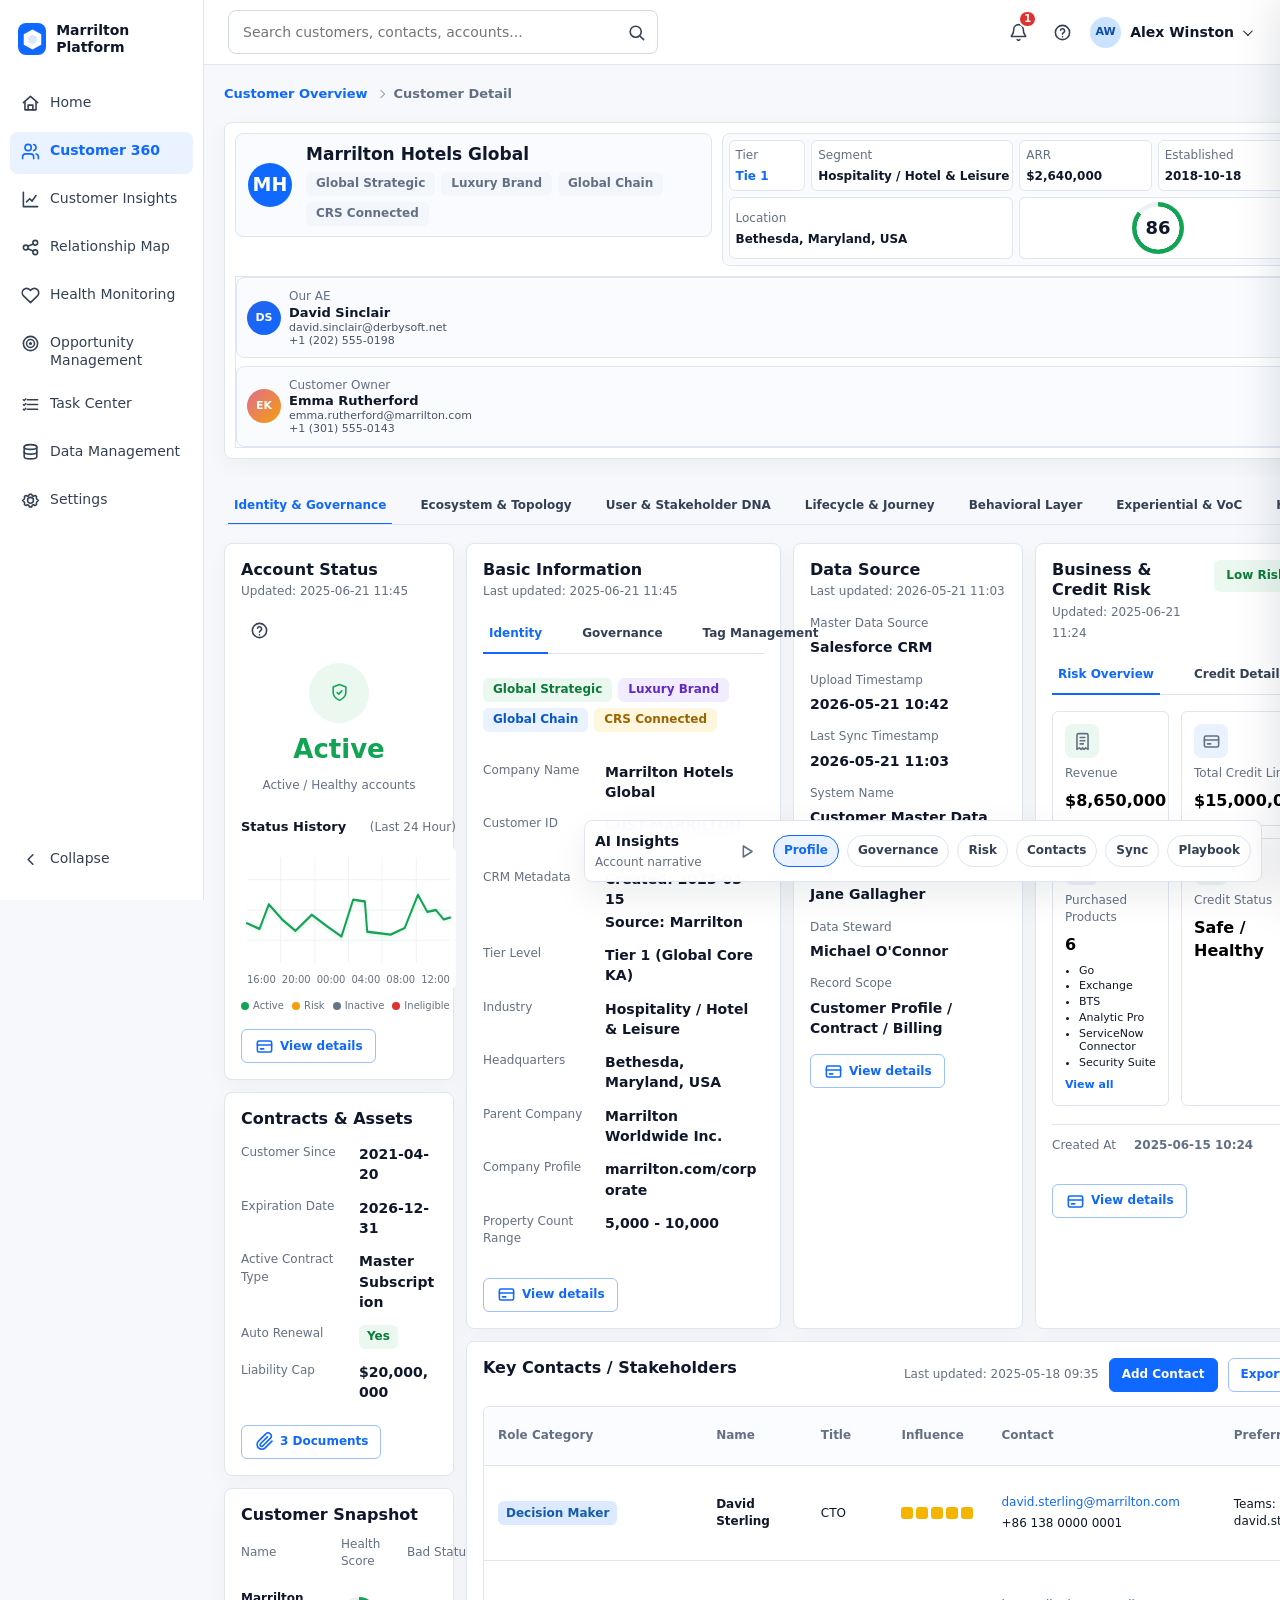
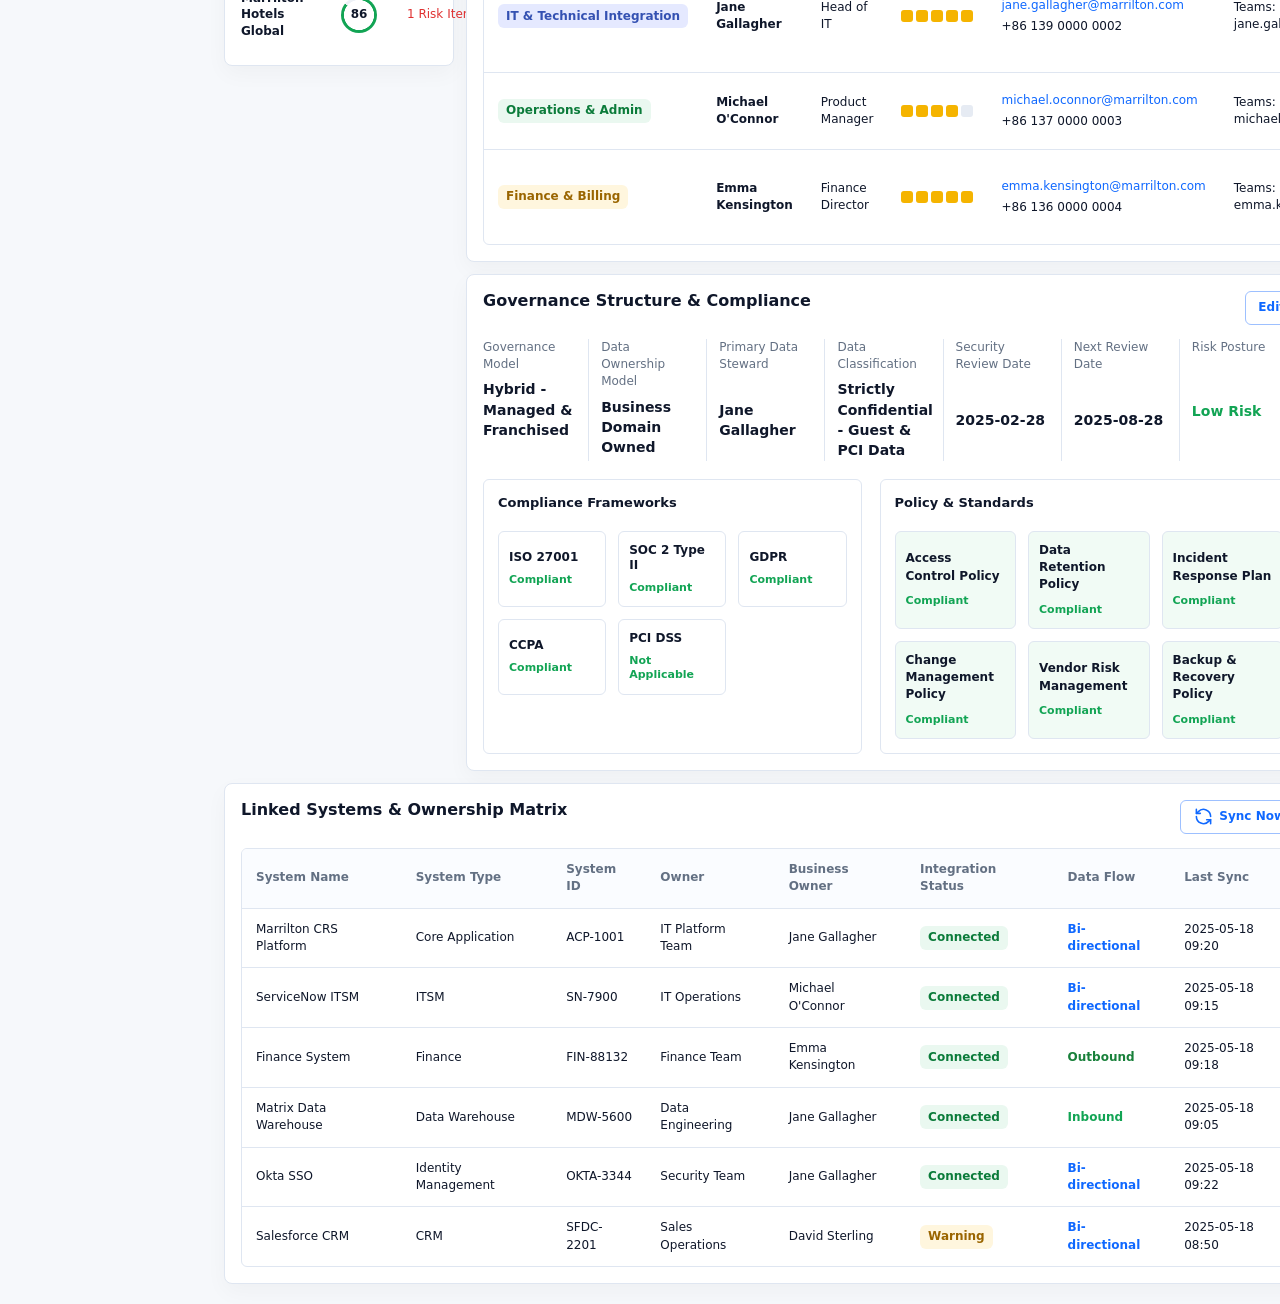
==== index.html @ 06f5dbea "Add files via upload" ====
<!doctype html>
<html lang="en">
  <head>
    <meta charset="UTF-8" />
    <meta name="viewport" content="width=device-width, initial-scale=1.0" />
    <title>Customer Single-Image Dashboard Prototype</title>
    <link rel="stylesheet" href="styles.css?v=21" />
  </head>
  <body>
    <div class="app-shell">
      <aside class="sidebar" aria-label="Primary">
        <div class="brand">
          <span class="brand-mark" aria-hidden="true">
            <svg viewBox="0 0 24 24">
              <path d="M12 2.4 20.4 7v10L12 21.6 3.6 17V7L12 2.4Z" />
              <path d="M12 7.2 16.1 9.5v5L12 16.8l-4.1-2.3v-5L12 7.2Z" />
            </svg>
          </span>
          <span>Marrilton Platform</span>
        </div>

        <nav class="nav-list">
          <button class="nav-item">
            <span class="nav-icon" data-icon="home"></span>
            Home
          </button>
          <button class="nav-item active">
            <span class="nav-icon" data-icon="customer"></span>
            Customer 360
          </button>
          <button class="nav-item">
            <span class="nav-icon" data-icon="chart"></span>
            Customer Insights
          </button>
          <button class="nav-item">
            <span class="nav-icon" data-icon="network"></span>
            Relationship Map
          </button>
          <button class="nav-item">
            <span class="nav-icon" data-icon="heart"></span>
            Health Monitoring
          </button>
          <button class="nav-item">
            <span class="nav-icon" data-icon="target"></span>
            Opportunity Management
          </button>
          <button class="nav-item">
            <span class="nav-icon" data-icon="tasks"></span>
            Task Center
          </button>
          <button class="nav-item">
            <span class="nav-icon" data-icon="data"></span>
            Data Management
          </button>
          <button class="nav-item">
            <span class="nav-icon" data-icon="settings"></span>
            Settings
          </button>
        </nav>

        <button class="collapse-button">
          <span class="nav-icon" data-icon="collapse"></span>
          Collapse
        </button>
      </aside>

      <div class="workspace">
        <header class="topbar">
          <div class="search-area">
            <input
              id="customerSearch"
              type="search"
              placeholder="Search customers, contacts, accounts..."
              aria-label="Search customers"
              autocomplete="off"
            />
            <button class="icon-button" id="searchButton" aria-label="Search">
              <span class="nav-icon" data-icon="search"></span>
            </button>
            <div class="search-results" id="searchResults" hidden></div>
          </div>
          <div class="top-actions">
            <button class="icon-button notification-button" aria-label="Notifications">
              <span class="badge-count">1</span>
              <span class="nav-icon" data-icon="bell"></span>
            </button>
            <button class="icon-button" aria-label="Help">
              <span class="nav-icon" data-icon="help"></span>
            </button>
            <button class="user-menu" id="userMenu">
              <span class="avatar-photo">AW</span>
              <span>Alex Winston</span>
              <span class="chevron"></span>
            </button>
          </div>
        </header>

        <main class="page">
          <div class="breadcrumb">
            <span>Customer Overview</span>
            <span class="crumb-separator"></span>
            <strong>Customer Detail</strong>
          </div>

          <section class="profile-hero" data-hotspot="hero">
            <div class="customer-head">
              <span class="customer-avatar" id="customerInitials">MH</span>
              <div class="customer-title-stack">
                <h1 id="customerName">Marrilton Hotels Global</h1>
                <div class="customer-tags" id="heroTags">
                  <span>Global Strategic</span>
                  <span>Luxury Brand</span>
                  <span>Global Chain</span>
                  <span>CRS Connected</span>
                </div>
              </div>
            </div>

            <div class="hero-metrics">
              <div class="metric-block">
                <span>Tier</span>
                <strong id="customerTier">Tie 1</strong>
              </div>
              <div class="metric-block">
                <span>Segment</span>
                <strong id="customerIndustry">Hospitality / Hotel &amp; Leisure</strong>
              </div>
              <div class="metric-block">
                <span>ARR</span>
                <strong id="customerArr">$2,640,000</strong>
              </div>
              <div class="metric-block">
                <span>Established</span>
                <strong>2018-10-18</strong>
              </div>
              <div class="metric-block wide">
                <span>Location</span>
                <strong id="infoLocation">Bethesda, Maryland, USA</strong>
              </div>
              <div class="metric-block wide health-metric">
                <span class="hero-health-ring" id="heroHealthRing" style="--score: 86">
                  <strong id="heroHealthScore">86</strong>
                </span>
              </div>
            </div>

            <div class="owner-strip">
              <div class="owner-card">
                <span class="mini-avatar portrait portrait-david">DS</span>
                <div>
                  <span>Our AE</span>
                  <strong id="executiveName">David Sinclair</strong>
                  <small id="executiveEmail">david.sinclair@derbysoft.net</small>
                  <small>+1 (202) 555-0198</small>
                </div>
              </div>
              <div class="owner-card">
                <span class="mini-avatar portrait portrait-emma">EK</span>
                <div>
                  <span>Customer Owner</span>
                  <strong id="csmName">Emma Rutherford</strong>
                  <small id="csmEmail">emma.rutherford@marrilton.com</small>
                  <small>+1 (301) 555-0143</small>
                </div>
              </div>
            </div>
          </section>

          <nav class="domain-tabs" aria-label="Customer 360 domains">
            <button class="domain-tab active" data-domain="identity">Identity &amp; Governance</button>
            <button class="domain-tab" data-domain="ecosystem">Ecosystem &amp; Topology</button>
            <button class="domain-tab" data-domain="dna">User &amp; Stakeholder DNA</button>
            <button class="domain-tab" data-domain="lifecycle">Lifecycle &amp; Journey</button>
            <button class="domain-tab" data-domain="behavior">Behavioral Layer</button>
            <button class="domain-tab" data-domain="voc">Experiential &amp; VoC</button>
            <button class="domain-tab" data-domain="health">Health &amp; Risk Matrix</button>
            <button class="domain-tab" data-domain="operations">Operations &amp; Maintenance</button>
          </nav>

          <section class="domain-panel active" data-domain-panel="identity">
            <div class="identity-grid">
              <div class="left-rail">
              <article class="panel account-status-card" data-hotspot="status">
                <div class="panel-title">
                  <div>
                    <h2>Account Status</h2>
                    <span class="updated-copy">Updated: <span class="last-updated">2025-06-21 11:45</span></span>
                  </div>
                  <button class="icon-button info-button" data-drawer="status" aria-label="Account status details">
                    <span class="nav-icon" data-icon="help"></span>
                  </button>
                </div>
                <div class="status-emblem">
                  <span class="shield">
                    <span class="nav-icon" data-icon="shield"></span>
                  </span>
                  <strong id="accountStatus">Active</strong>
                  <p>Active / Healthy accounts</p>
                </div>
                <div class="status-history" aria-label="Status history">
                  <div class="status-history-head">
                    <h3>Status History</h3>
                    <span>(Last 24 Hour)</span>
                  </div>
                  <div class="status-line-chart" aria-hidden="true">
                    <svg viewBox="0 0 260 112" preserveAspectRatio="none">
                      <defs>
                        <linearGradient id="statusAreaGradient" x1="0" x2="0" y1="0" y2="1">
                          <stop offset="0%" stop-color="#16a75c" stop-opacity="0.22" />
                          <stop offset="100%" stop-color="#16a75c" stop-opacity="0.04" />
                        </linearGradient>
                      </defs>
                      <path class="chart-band" d="M0 0H86V112H0ZM174 0H260V112H174Z" />
                      <path class="chart-grid-line" d="M0 24H260M0 56H260M0 88H260" />
                      <path class="chart-grid-column" d="M43 0V112M87 0V112M130 0V112M173 0V112M217 0V112" />
                      <path class="chart-area" d="M0 70L16 76L28 50L45 66L62 78L83 61L102 73L121 84L136 45L151 47L154 79L184 82L202 75L219 40L231 58L242 56L252 66L260 64L260 112L0 112Z" />
                      <polyline class="chart-line" points="0,70 16,76 28,50 45,66 62,78 83,61 102,73 121,84 136,45 151,47 154,79 184,82 202,75 219,40 231,58 242,56 252,66 260,64" />
                      <circle class="chart-dot" cx="28" cy="50" r="3.8" />
                      <circle class="chart-dot muted" cx="136" cy="45" r="3.8" />
                      <circle class="chart-dot" cx="219" cy="40" r="4.5" />
                    </svg>
                    <div class="time-axis">
                      <span>16:00</span>
                      <span>20:00</span>
                      <span>00:00</span>
                      <span>04:00</span>
                      <span>08:00</span>
                      <span>12:00</span>
                    </div>
                  </div>
                  <div class="status-legend" aria-label="Status history legend">
                    <span><i class="active-dot"></i>Active</span>
                    <span><i class="risk-dot"></i>Risk</span>
                    <span><i class="inactive-dot"></i>Inactive</span>
                    <span><i class="ineligible-dot"></i>Ineligible</span>
                  </div>
                </div>
                <button class="outline-button details-button" data-demo-step="identity">
                  <span class="nav-icon" data-icon="card"></span>
                  View details
                </button>
              </article>

              <article class="panel contracts-card">
                <div class="panel-title">
                  <h2>Contracts &amp; Assets</h2>
                </div>
                <dl class="detail-list compact">
                  <div>
                    <dt>Customer Since</dt>
                    <dd>2021-04-20</dd>
                  </div>
                  <div>
                    <dt>Expiration Date</dt>
                    <dd>2026-12-31</dd>
                  </div>
                  <div>
                    <dt>Active Contract Type</dt>
                    <dd>Master Subscription</dd>
                  </div>
                  <div>
                    <dt>Auto Renewal</dt>
                    <dd><span class="pill success">Yes</span></dd>
                  </div>
                  <div>
                    <dt>Liability Cap</dt>
                    <dd>$20,000,000</dd>
                  </div>
                </dl>
                <button class="document-button" data-drawer="documents">
                  <span class="nav-icon" data-icon="paperclip"></span>
                  3 Documents
                </button>
              </article>

              <article class="panel snapshot-card">
                <h2>Customer Snapshot</h2>
                <div class="snapshot-row">
                  <span>Name</span>
                  <span>Health Score</span>
                  <span>Bad Status</span>
                </div>
                <div class="snapshot-row strong">
                  <strong>Marrilton Hotels<br />Global</strong>
                  <span class="mini-score">86</span>
                  <span class="danger">1 Risk Item</span>
                </div>
              </article>
              </div>

              <article class="panel basic-info-card" data-hotspot="basic">
                <div class="panel-title">
                  <div>
                    <h2>Basic Information</h2>
                    <span class="updated-copy">Last updated: <span class="last-updated">2025-06-21 11:45</span></span>
                  </div>
                </div>
                <div class="subtabs">
                  <button class="subtab active" data-subtab="identity-info">Identity</button>
                  <button class="subtab" data-subtab="governance-info">Governance</button>
                  <button class="subtab" data-subtab="tag-info">Tag Management</button>
                </div>

                <div class="subtab-panel active" data-subtab-panel="identity-info">
                  <div class="tag-row" id="identityTags" hidden>
                    <span class="tag green">Global Strategic</span>
                    <span class="tag violet">Luxury Brand</span>
                    <span class="tag blue">Global Chain</span>
                    <span class="tag amber">CRS Connected</span>
                  </div>
                  <div class="info-split">
                    <dl class="detail-list">
                      <div>
                        <dt>Company Name</dt>
                        <dd id="infoCompanyName">Marrilton Hotels Global</dd>
                      </div>
                      <div>
                        <dt>Customer ID</dt>
                        <dd id="infoCustomerId">CUST-MARRILTON-99875</dd>
                      </div>
                      <div>
                        <dt>CRM Metadata</dt>
                        <dd>
                          Created: 2023-03-15
                          <span class="meta-line">Source: Marrilton</span>
                        </dd>
                      </div>
                      <div>
                        <dt>Tier Level</dt>
                        <dd id="infoTier">Tier 1 (Global Core KA)</dd>
                      </div>
                      <div>
                        <dt>Industry</dt>
                        <dd id="infoVertical">Hospitality / Hotel &amp; Leisure</dd>
                      </div>
                      <div>
                        <dt>Headquarters</dt>
                        <dd id="infoHq">Bethesda, Maryland, USA</dd>
                      </div>
                      <div>
                        <dt>Parent Company</dt>
                        <dd id="infoParent">Marrilton Worldwide Inc.</dd>
                      </div>
                      <div>
                        <dt>Company Profile</dt>
                        <dd>marrilton.com/corporate</dd>
                      </div>
                      <div>
                        <dt>Property Count Range</dt>
                        <dd>5,000 - 10,000</dd>
                      </div>
                    </dl>
                  </div>
                  <button class="outline-button details-button" data-drawer="governance">
                    <span class="nav-icon" data-icon="card"></span>
                    View details
                  </button>
                </div>

                <div class="subtab-panel" data-subtab-panel="governance-info">
                  <div class="governance-mini-grid">
                    <div>
                      <span>Governance Model</span>
                      <strong>Hybrid - Managed &amp; Franchised</strong>
                    </div>
                    <div>
                      <span>Primary Steward</span>
                      <strong>Jane Gallagher</strong>
                    </div>
                    <div>
                      <span>Identity Confidence</span>
                      <strong>98.4%</strong>
                    </div>
                    <div>
                      <span>PII Classification</span>
                      <strong>Strictly Confidential - Guest &amp; PCI Data</strong>
                    </div>
                  </div>
                  <div class="timeline-strip">
                    <span class="complete">HubSpot matched</span>
                    <span class="complete">Finance reconciled</span>
                    <span class="complete">ServiceNow linked</span>
                    <span class="pending">Salesforce warning</span>
                  </div>
                </div>

                <div class="subtab-panel" data-subtab-panel="tag-info">
                  <div class="tag-management">
                    <button class="tag green">Global Strategic</button>
                    <button class="tag blue">Luxury Brand</button>
                    <button class="tag amber">Global Chain</button>
                    <button class="tag violet">CRS Connected</button>
                    <button class="tag gray">GDS Connected</button>
                    <button class="outline-button" data-drawer="tags">Manage Tags</button>
                  </div>
                </div>
              </article>

              <article class="panel data-source-card" data-hotspot="data-source">
                <div class="panel-title">
                  <div>
                    <h2>Data Source</h2>
                    <span class="updated-copy">Last updated: 2026-05-21 11:03</span>
                  </div>
                </div>
                <dl class="source-list">
                  <div>
                    <dt>Master Data Source</dt>
                    <dd>Salesforce CRM</dd>
                  </div>
                  <div>
                    <dt>Upload Timestamp</dt>
                    <dd>2026-05-21 10:42</dd>
                  </div>
                  <div>
                    <dt>Last Sync Timestamp</dt>
                    <dd class="sync-time">2026-05-21 11:03</dd>
                  </div>
                  <div>
                    <dt>System Name</dt>
                    <dd>Customer Master Data Hub</dd>
                  </div>
                  <div>
                    <dt>Operator</dt>
                    <dd>Jane Gallagher</dd>
                  </div>
                  <div>
                    <dt>Data Steward</dt>
                    <dd>Michael O'Connor</dd>
                  </div>
                  <div>
                    <dt>Record Scope</dt>
                    <dd>Customer Profile / Contract / Billing</dd>
                  </div>
                </dl>
                <button class="outline-button details-button" data-drawer="sync">
                  <span class="nav-icon" data-icon="card"></span>
                  View details
                </button>
              </article>

              <article class="panel risk-card" data-hotspot="risk">
                <div class="panel-title">
                  <div>
                    <h2>Business &amp; Credit Risk</h2>
                    <span class="updated-copy">Updated: <span class="last-updated">2025-06-21 11:24</span></span>
                  </div>
                  <button class="risk-badge" id="healthSummary" data-action="health">Low Risk</button>
                </div>
                <div class="subtabs">
                  <button class="subtab active" data-risk-tab="risk-overview">Risk Overview</button>
                  <button class="subtab" data-risk-tab="credit-details">Credit Details</button>
                </div>
                <div class="risk-tab-panel active" data-risk-panel="risk-overview">
                  <div class="metric-tiles">
                    <button class="metric-tile" data-drawer="spend">
                      <span class="tile-icon green">
                        <span class="nav-icon" data-icon="receipt"></span>
                      </span>
                      <span>Revenue</span>
                      <strong>$8,650,000</strong>
                    </button>
                    <button class="metric-tile" data-drawer="credit">
                      <span class="tile-icon blue">
                        <span class="nav-icon" data-icon="card"></span>
                      </span>
                      <span>Total Credit Line</span>
                      <strong>$15,000,000</strong>
                    </button>
                    <button class="metric-tile" data-drawer="products">
                      <span class="tile-icon violet">
                        <span class="nav-icon" data-icon="cube"></span>
                      </span>
                      <span>Purchased Products</span>
                      <strong>6</strong>
                      <ul class="product-list">
                        <li>Go</li>
                        <li>Exchange</li>
                        <li>BTS</li>
                        <li>Analytic Pro</li>
                        <li>ServiceNow Connector</li>
                        <li>Security Suite</li>
                      </ul>
                      <small>View all</small>
                    </button>
                    <button class="metric-tile" data-drawer="risk">
                      <span class="tile-icon green">
                        <span class="nav-icon" data-icon="shield"></span>
                      </span>
                      <span>Credit Status</span>
                      <strong>Safe / Healthy</strong>
                    </button>
                  </div>
                  <footer class="card-footer">Created At <strong>2025-06-15 10:24</strong></footer>
                  <button class="outline-button details-button" data-drawer="risk">
                    <span class="nav-icon" data-icon="card"></span>
                    View details
                  </button>
                </div>
                <div class="risk-tab-panel" data-risk-panel="credit-details">
                  <div class="credit-lines">
                    <div>
                      <span>Credit Utilization</span>
                      <strong>57.7%</strong>
                      <progress value="57.7" max="100"></progress>
                    </div>
                    <div>
                      <span>Current DSO</span>
                      <strong>31 days</strong>
                      <progress value="31" max="90"></progress>
                    </div>
                    <div>
                      <span>Available Balance</span>
                      <strong>$6,350,000</strong>
                      <progress value="42.3" max="100"></progress>
                    </div>
                  </div>
                </div>
              </article>

              <article class="panel contacts-card" data-hotspot="contacts">
                <div class="panel-title">
                  <h2>Key Contacts / Stakeholders</h2>
                  <div class="title-actions">
                    <span class="updated-copy">Last updated: 2025-05-18 09:35</span>
                    <button class="primary-button" id="addContactButton">Add Contact</button>
                    <button class="outline-button" id="exportButton">Export</button>
                  </div>
                </div>
                <div class="table-wrap">
                  <table>
                    <thead>
                      <tr>
                        <th>Role Category</th>
                        <th>Name</th>
                        <th>Title</th>
                        <th>Influence</th>
                        <th>Contact</th>
                        <th>Preferred IM</th>
                        <th>Responsibility / Concern</th>
                        <th>Actions</th>
                      </tr>
                    </thead>
                    <tbody id="contactsTable"></tbody>
                  </table>
                </div>
              </article>

              <article class="panel governance-card" data-hotspot="governance">
                <div class="panel-title">
                  <h2>Governance Structure &amp; Compliance</h2>
                  <button class="outline-button" data-drawer="governance">Edit</button>
                </div>
                <div class="governance-summary">
                  <div>
                    <span>Governance Model</span>
                    <strong>Hybrid - Managed &amp; Franchised</strong>
                  </div>
                  <div>
                    <span>Data Ownership Model</span>
                    <strong>Business Domain Owned</strong>
                  </div>
                  <div>
                    <span>Primary Data Steward</span>
                    <strong>Jane Gallagher</strong>
                  </div>
                  <div>
                    <span>Data Classification</span>
                    <strong>Strictly Confidential - Guest &amp; PCI Data</strong>
                  </div>
                  <div>
                    <span>Security Review Date</span>
                    <strong>2025-02-28</strong>
                  </div>
                  <div>
                    <span>Next Review Date</span>
                    <strong>2025-08-28</strong>
                  </div>
                  <div>
                    <span>Risk Posture</span>
                    <strong class="positive">Low Risk</strong>
                  </div>
                </div>
                <div class="compliance-layout">
                  <section class="compliance-section">
                    <h3>Compliance Frameworks</h3>
                    <div class="frameworks">
                      <span>ISO 27001<small>Compliant</small></span>
                      <span>SOC 2 Type II<small>Compliant</small></span>
                      <span>GDPR<small>Compliant</small></span>
                      <span>CCPA<small>Compliant</small></span>
                      <span>PCI DSS<small>Not Applicable</small></span>
                    </div>
                  </section>
                  <section class="compliance-section">
                    <h3>Policy &amp; Standards</h3>
                    <div class="policy-grid">
                      <span>Access Control Policy<small>Compliant</small></span>
                      <span>Data Retention Policy<small>Compliant</small></span>
                      <span>Incident Response Plan<small>Compliant</small></span>
                      <span>Change Management Policy<small>Compliant</small></span>
                      <span>Vendor Risk Management<small>Compliant</small></span>
                      <span>Backup &amp; Recovery Policy<small>Compliant</small></span>
                    </div>
                  </section>
                </div>
              </article>

              <article class="panel systems-card" data-hotspot="systems">
                <div class="panel-title">
                  <h2>Linked Systems &amp; Ownership Matrix</h2>
                  <button class="outline-button" id="syncButton">
                    <span class="nav-icon" data-icon="sync"></span>
                    Sync Now
                  </button>
                </div>
                <div class="table-wrap">
                  <table>
                    <thead>
                      <tr>
                        <th>System Name</th>
                        <th>System Type</th>
                        <th>System ID</th>
                        <th>Owner</th>
                        <th>Business Owner</th>
                        <th>Integration Status</th>
                        <th>Data Flow</th>
                        <th>Last Sync</th>
                      </tr>
                    </thead>
                    <tbody id="systemTable">
                      <tr>
                        <td>Marrilton CRS Platform</td>
                        <td>Core Application</td>
                        <td>ACP-1001</td>
                        <td>IT Platform Team</td>
                        <td>Jane Gallagher</td>
                        <td><span class="pill success">Connected</span></td>
                        <td><span class="flow">Bi-directional</span></td>
                        <td class="sync-time">2025-05-18 09:20</td>
                      </tr>
                      <tr>
                        <td>ServiceNow ITSM</td>
                        <td>ITSM</td>
                        <td>SN-7900</td>
                        <td>IT Operations</td>
                        <td>Michael O'Connor</td>
                        <td><span class="pill success">Connected</span></td>
                        <td><span class="flow">Bi-directional</span></td>
                        <td class="sync-time">2025-05-18 09:15</td>
                      </tr>
                      <tr>
                        <td>Finance System</td>
                        <td>Finance</td>
                        <td>FIN-88132</td>
                        <td>Finance Team</td>
                        <td>Emma Kensington</td>
                        <td><span class="pill success">Connected</span></td>
                        <td><span class="flow outbound">Outbound</span></td>
                        <td class="sync-time">2025-05-18 09:18</td>
                      </tr>
                      <tr>
                        <td>Matrix Data Warehouse</td>
                        <td>Data Warehouse</td>
                        <td>MDW-5600</td>
                        <td>Data Engineering</td>
                        <td>Jane Gallagher</td>
                        <td><span class="pill success">Connected</span></td>
                        <td><span class="flow inbound">Inbound</span></td>
                        <td class="sync-time">2025-05-18 09:05</td>
                      </tr>
                      <tr>
                        <td>Okta SSO</td>
                        <td>Identity Management</td>
                        <td>OKTA-3344</td>
                        <td>Security Team</td>
                        <td>Jane Gallagher</td>
                        <td><span class="pill success">Connected</span></td>
                        <td><span class="flow">Bi-directional</span></td>
                        <td class="sync-time">2025-05-18 09:22</td>
                      </tr>
                      <tr>
                        <td>Salesforce CRM</td>
                        <td>CRM</td>
                        <td>SFDC-2201</td>
                        <td>Sales Operations</td>
                        <td>David Sterling</td>
                        <td><span class="pill warning">Warning</span></td>
                        <td><span class="flow">Bi-directional</span></td>
                        <td class="sync-time">2025-05-18 08:50</td>
                      </tr>
                    </tbody>
                  </table>
                </div>
              </article>
            </div>
          </section>

          <section class="domain-panel" data-domain-panel="ecosystem">
            <div class="ecosystem-grid">
              <article class="panel ecosystem-hierarchy-card" data-hotspot="ecosystem-hierarchy">
                <div class="panel-title">
                  <h2>Hierarchy Mapping</h2>
                  <span class="updated-copy">Last updated: 2025-05-15 09:42</span>
                </div>

                <div class="hierarchy-map" aria-label="Hierarchy mapping">
                  <button class="hierarchy-node hierarchy-root" data-drawer="ecosystem-company" data-ecosystem-focus="group">
                    <span class="nav-icon" data-icon="data"></span>
                    <strong>Marrilton Worldwide Inc.</strong>
                    <small>ID: PGG-MW-0012164</small>
                    <span class="hierarchy-tags">
                      <span>Location: Bethesda, USA</span>
                      <span>Segment: Global Hospitality Group</span>
                    </span>
                  </button>
                  <button class="hierarchy-node hierarchy-parent" data-drawer="ecosystem-company" data-ecosystem-focus="customer">
                    <span class="nav-icon" data-icon="data"></span>
                    <strong>Marrilton Hotels Global</strong>
                    <small>Level 1 · Core Brand Entity</small>
                    <small>ID: PGG-MH-0012163</small>
                  </button>
                  <div class="hierarchy-branches">
                    <button class="branch-node" data-drawer="ecosystem-company" data-ecosystem-focus="beijing">
                      <span class="nav-icon" data-icon="data"></span>
                      <strong>Marrilton North America</strong>
                      <small>Level 2 · Regional Division</small>
                      <small>ID: PGG-NA-0012181</small>
                      <span>Location: Orlando, Florida, USA</span>
                      <span>Segment: Premium &amp; Select Service</span>
                    </button>
                    <button class="branch-node" data-drawer="ecosystem-company" data-ecosystem-focus="shanghai">
                      <span class="nav-icon" data-icon="data"></span>
                      <strong>Marrilton Europe, Middle East &amp; Africa</strong>
                      <small>Level 2 · Regional Division</small>
                      <small>ID: PGG-EMEA-0012182</small>
                      <span>Location: London, United Kingdom</span>
                      <span>Segment: Luxury &amp; Resorts</span>
                    </button>
                    <button class="branch-node" data-drawer="ecosystem-company" data-ecosystem-focus="shenzhen">
                      <span class="nav-icon" data-icon="data"></span>
                      <strong>Marrilton Asia Pacific</strong>
                      <small>Level 2 · Regional Division</small>
                      <small>ID: PGG-AP-0012183</small>
                      <span>Location: Singapore</span>
                      <span>Segment: Fast-growing Markets</span>
                    </button>
                    <button class="branch-node" data-drawer="ecosystem-company" data-ecosystem-focus="suzhou">
                      <span class="nav-icon" data-icon="data"></span>
                      <strong>Marrilton Resort &amp; Spa - Bali</strong>
                      <small>Level 3 · Flagship Property / Independent Biller</small>
                      <small>ID: PGG-BALI-0012185</small>
                      <span>Location: Bali, Indonesia</span>
                      <span>Segment: Leisure / Resort</span>
                    </button>
                  </div>
                </div>

                <div class="hierarchy-meta-grid">
                  <button data-drawer="ecosystem-company" data-ecosystem-focus="reseller">
                    <span class="nav-icon" data-icon="sync"></span>
                    <span>Distribution &amp; Access Model</span>
                    <strong>Direct API Connect &amp; GDS</strong>
                  </button>
                  <button data-drawer="ecosystem-company" data-ecosystem-focus="group">
                    <span class="nav-icon" data-icon="customer"></span>
                    <span>Parent ID</span>
                    <strong>PGG-MW-0012164</strong>
                  </button>
                  <button data-drawer="ecosystem-classification" data-ecosystem-focus="tier">
                    <span class="nav-icon" data-icon="network"></span>
                    <span>Governance Tier</span>
                    <strong>Brand Level</strong>
                  </button>
                  <button data-drawer="ecosystem-classification" data-ecosystem-focus="billing">
                    <span class="nav-icon" data-icon="card"></span>
                    <span>Billing Model</span>
                    <strong>Centralized Clearing with Property Level Allocation</strong>
                  </button>
                </div>
              </article>

              <article class="panel ecosystem-network-card" data-hotspot="ecosystem-map">
                <div class="panel-title">
                  <div>
                    <h2>GDN Network Footprint &amp; Roles</h2>
                    <div class="network-legend" aria-label="Network legend">
                      <span class="legend-blue">Marrilton Company</span>
                      <span class="legend-green">Product</span>
                      <span class="legend-solution">Service / Solution</span>
                      <span class="legend-orange">Customer Department / Service Object</span>
                      <span class="legend-purple">Customer Contact</span>
                    </div>
                  </div>
                  <button class="outline-button" data-drawer="ecosystem">Network View</button>
                </div>

                <div class="gdn-flow-map" aria-label="GDN network footprint">
                  <div class="flow-stage">
                    <h3>1. Our Group Companies</h3>
                    <button class="flow-card company-card" data-drawer="ecosystem-company" data-ecosystem-focus="pkfare" data-ecosystem-focus-target="pkfare">
                      <span class="nav-icon" data-icon="data"></span>
                      <strong>PKFARE</strong>
                      <small>Distribution Partner</small>
                    </button>
                    <button class="flow-card company-card" data-drawer="ecosystem-company" data-ecosystem-focus="derbysoft" data-ecosystem-focus-target="derbysoft">
                      <span class="nav-icon" data-icon="data"></span>
                      <strong>DerbySoft</strong>
                      <small>GDN Platform</small>
                    </button>
                  </div>

                  <div class="flow-stage">
                    <h3>2. Products / Services</h3>
                    <button class="flow-card product-card" data-drawer="ecosystem-product" data-ecosystem-focus="go" data-ecosystem-focus-target="go">
                      <span class="nav-icon" data-icon="cube"></span>
                      GO
                    </button>
                    <button class="flow-card product-card" data-drawer="ecosystem-product" data-ecosystem-focus="exchange" data-ecosystem-focus-target="exchange">
                      <span class="nav-icon" data-icon="shield"></span>
                      Exchange
                    </button>
                    <button class="flow-card product-card" data-drawer="ecosystem-product" data-ecosystem-focus="bts" data-ecosystem-focus-target="bts">
                      <span class="nav-icon" data-icon="target"></span>
                      BTS
                    </button>
                  </div>

                  <div class="flow-center">
                    <h3>3. Customer Company</h3>
                    <button class="customer-hub" data-drawer="ecosystem-company" data-ecosystem-focus="customer" data-ecosystem-focus-target="customer">
                      <span class="nav-icon" data-icon="data"></span>
                      <strong>Marrilton Hotels<br />Global</strong>
                    </button>
                  </div>

                  <div class="flow-stage">
                    <h3>4. Customer Department / Service Object</h3>
                    <button class="flow-card department-card" data-drawer="ecosystem-department" data-ecosystem-focus="it-team" data-ecosystem-focus-target="it-team">
                      <span class="nav-icon" data-icon="settings"></span>
                      IT Team
                    </button>
                    <button class="flow-card department-card" data-drawer="ecosystem-department" data-ecosystem-focus="data-office" data-ecosystem-focus-target="data-office">
                      <span class="nav-icon" data-icon="data"></span>
                      Data Office
                    </button>
                    <button class="flow-card department-card" data-drawer="ecosystem-department" data-ecosystem-focus="ops-team" data-ecosystem-focus-target="ops-team">
                      <span class="nav-icon" data-icon="target"></span>
                      Operations Team
                    </button>
                    <button class="flow-card department-card" data-drawer="ecosystem-department" data-ecosystem-focus="procurement" data-ecosystem-focus-target="procurement">
                      <span class="nav-icon" data-icon="receipt"></span>
                      Procurement
                    </button>
                    <button class="flow-card department-card" data-drawer="ecosystem-department" data-ecosystem-focus="finance-team" data-ecosystem-focus-target="finance-team">
                      <span class="nav-icon" data-icon="card"></span>
                      Finance
                    </button>
                    <button class="flow-card department-card" data-drawer="ecosystem-department" data-ecosystem-focus="security-team" data-ecosystem-focus-target="security-team">
                      <span class="nav-icon" data-icon="shield"></span>
                      Security Team
                    </button>
                  </div>

                  <div class="flow-stage contacts-stage">
                    <h3>5. Customer Contacts</h3>
                    <button class="flow-card contact-card" data-drawer="ecosystem-contact" data-ecosystem-focus="lily" data-ecosystem-focus-target="lily">
                      <span class="nav-icon" data-icon="person"></span>
                      <strong>Lily Sterling-Hughes</strong>
                      <small>CTO</small>
                    </button>
                    <button class="flow-card contact-card" data-drawer="ecosystem-contact" data-ecosystem-focus="kevin" data-ecosystem-focus-target="kevin">
                      <span class="nav-icon" data-icon="person"></span>
                      <strong>Kevin Mitchell</strong>
                      <small>Operations</small>
                    </button>
                    <button class="flow-card contact-card" data-drawer="ecosystem-contact" data-ecosystem-focus="jason" data-ecosystem-focus-target="jason">
                      <span class="nav-icon" data-icon="person"></span>
                      <strong>Jason Caldwell</strong>
                      <small>Procurement</small>
                    </button>
                    <button class="flow-card contact-card" data-drawer="ecosystem-contact" data-ecosystem-focus="emma-contact" data-ecosystem-focus-target="emma-contact">
                      <span class="nav-icon" data-icon="person"></span>
                      <strong>Emma Kensington</strong>
                      <small>Finance Controller</small>
                    </button>
                    <button class="flow-card contact-card" data-drawer="ecosystem-contact" data-ecosystem-focus="david-contact" data-ecosystem-focus-target="david-contact">
                      <span class="nav-icon" data-icon="person"></span>
                      <strong>David Sterling</strong>
                      <small>CSO / Security Lead</small>
                    </button>
                  </div>

                  <svg class="gdn-link-layer" aria-hidden="true"></svg>
                </div>

                <div class="network-summary-row">
                  <button data-drawer="ecosystem-company" data-ecosystem-focus="group">
                    <span class="nav-icon" data-icon="data"></span>
                    <span>Group Companies</span>
                    <strong>2</strong>
                  </button>
                  <button data-drawer="ecosystem-product" data-ecosystem-focus="products">
                    <span class="nav-icon" data-icon="cube"></span>
                    <span>Products / Services</span>
                    <strong>3</strong>
                  </button>
                  <button data-drawer="ecosystem-department" data-ecosystem-focus="departments">
                    <span class="nav-icon" data-icon="home"></span>
                    <span>Customer Departments</span>
                    <strong>6</strong>
                  </button>
                  <button data-drawer="ecosystem-contact" data-ecosystem-focus="contacts">
                    <span class="nav-icon" data-icon="person"></span>
                    <span>Customer Contacts</span>
                    <strong>5</strong>
                  </button>
                  <button data-drawer="ecosystem" data-ecosystem-focus="relationships">
                    <span class="nav-icon" data-icon="paperclip"></span>
                    <span>Active Relationships</span>
                    <strong>18</strong>
                  </button>
                </div>
              </article>

              <section class="connected-entities panel" data-hotspot="ecosystem-connected">
                <div class="panel-title">
                  <h2>Connected Entities</h2>
                  <span class="updated-copy">Last updated: 2025-05-15 09:42</span>
                </div>
                <div class="connected-metric-grid">
                  <button data-drawer="ecosystem-node" data-ecosystem-focus="connections">
                    <span class="tile-icon blue"><span class="nav-icon" data-icon="network"></span></span>
                    <span>Active Connections Count</span>
                    <strong>12</strong>
                  </button>
                  <button data-drawer="ecosystem-node" data-ecosystem-focus="vendor">
                    <span class="tile-icon green"><span class="nav-icon" data-icon="data"></span></span>
                    <span>Top Connected Vendor</span>
                    <strong>TravelHub Global</strong>
                  </button>
                  <button data-drawer="ecosystem-node" data-ecosystem-focus="traffic">
                    <span class="tile-icon violet"><span class="nav-icon" data-icon="network"></span></span>
                    <span>Network Traffic Volume YTD</span>
                    <strong>18.4M API Calls</strong>
                  </button>
                  <button data-drawer="ecosystem-node" data-ecosystem-focus="booking">
                    <span class="tile-icon amber"><span class="nav-icon" data-icon="receipt"></span></span>
                    <span>Estimated Booking Volume YTD</span>
                    <strong>$42.8M</strong>
                  </button>
                </div>
              </section>

              <article class="panel active-node-card" data-hotspot="ecosystem-nodes">
                <div class="panel-title">
                  <h2>Active Node List</h2>
                  <span class="updated-copy">Last updated: 2025-05-15 09:42</span>
                </div>
                <div class="table-wrap">
                  <table class="ecosystem-table">
                    <thead>
                      <tr>
                        <th>Node ID</th>
                        <th>Node Name</th>
                        <th>Health Status</th>
                        <th>Error Rate (24h)</th>
                        <th>Avg Latency</th>
                        <th>Last Scanned</th>
                        <th>Conn. (24h)</th>
                        <th>View</th>
                      </tr>
                    </thead>
                    <tbody>
                      <tr>
                        <td>NG-1901</td>
                        <td>TravelHub Global</td>
                        <td><span class="status-dot healthy"></span>Healthy / Live</td>
                        <td>0.12%</td>
                        <td>142 ms</td>
                        <td>2025-05-15 09:28</td>
                        <td>24</td>
                        <td><button class="link-button" data-drawer="ecosystem-node" data-ecosystem-focus="travelhub">View</button></td>
                      </tr>
                      <tr>
                        <td>NG-1902</td>
                        <td>SkyLane PMS</td>
                        <td><span class="status-dot healthy"></span>Healthy / Live</td>
                        <td>1.21%</td>
                        <td>208 ms</td>
                        <td>2025-05-15 09:11</td>
                        <td>8</td>
                        <td><button class="link-button" data-drawer="ecosystem-node" data-ecosystem-focus="skylane">View</button></td>
                      </tr>
                      <tr>
                        <td>NG-1903</td>
                        <td>SkyLink GDS</td>
                        <td><span class="status-dot healthy"></span>Healthy / Live</td>
                        <td>0.07%</td>
                        <td>135 ms</td>
                        <td>2025-05-15 08:45</td>
                        <td>9</td>
                        <td><button class="link-button" data-drawer="ecosystem-node" data-ecosystem-focus="skylink">View</button></td>
                      </tr>
                      <tr>
                        <td>NG-1904</td>
                        <td>RevenueSync</td>
                        <td><span class="status-dot degraded"></span>Degraded</td>
                        <td>2.67%</td>
                        <td>241 ms</td>
                        <td>2025-05-15 08:12</td>
                        <td>7</td>
                        <td><button class="link-button" data-drawer="ecosystem-node" data-ecosystem-focus="revenuesync">View</button></td>
                      </tr>
                      <tr>
                        <td>NG-1905</td>
                        <td>PartnerNet Connector</td>
                        <td><span class="status-dot healthy"></span>Healthy / Live</td>
                        <td>0.11%</td>
                        <td>210 ms</td>
                        <td>2025-05-15 07:28</td>
                        <td>1</td>
                        <td><button class="link-button" data-drawer="ecosystem-node" data-ecosystem-focus="partnernet">View</button></td>
                      </tr>
                    </tbody>
                  </table>
                </div>
              </article>

              <article class="panel network-classification-card" data-hotspot="ecosystem-classification">
                <div class="panel-title">
                  <h2>Strategic Network Classification</h2>
                  <span class="updated-copy">Last updated: 2025-05-15 09:42</span>
                </div>
                <div class="table-wrap">
                  <table class="ecosystem-table">
                    <thead>
                      <tr>
                        <th>Strategy Type</th>
                        <th>Description</th>
                        <th>Priority</th>
                        <th>Actions</th>
                      </tr>
                    </thead>
                    <tbody>
                      <tr>
                        <td><span class="strategy-badge gold">Gold Access Flag</span></td>
                        <td>High security ecosystem value and executive visibility</td>
                        <td><span class="priority high">High</span></td>
                        <td class="row-actions">
                          <button class="icon-button" data-drawer="ecosystem-classification" aria-label="Edit gold access"><span class="nav-icon" data-icon="edit"></span></button>
                          <button class="icon-button" data-drawer="ecosystem-classification" aria-label="View gold access"><span class="nav-icon" data-icon="more"></span></button>
                        </td>
                      </tr>
                      <tr>
                        <td><span class="strategy-badge blue">Technical Traffic is Tier</span></td>
                        <td>Premium SLA commitment for high-volume integration</td>
                        <td><span class="priority medium">Medium</span></td>
                        <td class="row-actions">
                          <button class="icon-button" data-drawer="ecosystem-classification" aria-label="Edit technical traffic"><span class="nav-icon" data-icon="edit"></span></button>
                          <button class="icon-button" data-drawer="ecosystem-classification" aria-label="View technical traffic"><span class="nav-icon" data-icon="more"></span></button>
                        </td>
                      </tr>
                      <tr>
                        <td><span class="strategy-badge green">Preferred Distribution Node</span></td>
                        <td>Recommended routing partner for stable booking flow</td>
                        <td><span class="priority medium">Medium</span></td>
                        <td class="row-actions">
                          <button class="icon-button" data-drawer="ecosystem-classification" aria-label="Edit distribution node"><span class="nav-icon" data-icon="edit"></span></button>
                          <button class="icon-button" data-drawer="ecosystem-classification" aria-label="View distribution node"><span class="nav-icon" data-icon="more"></span></button>
                        </td>
                      </tr>
                    </tbody>
                  </table>
                </div>
              </article>
            </div>
          </section>

          <section class="domain-panel" data-domain-panel="dna">
            <div class="domain-dashboard two-column">
              <article class="panel wide" data-hotspot="dna-matrix">
                <div class="panel-title">
                  <h2>Decision Power Matrix</h2>
                  <button class="outline-button" data-drawer="stakeholder">Stakeholder Profile</button>
                </div>
                <div class="matrix">
                  <span class="axis x">Interest</span>
                  <span class="axis y">Influence</span>
                  <button class="matrix-dot champion">David Sterling</button>
                  <button class="matrix-dot buyer">Emma Kensington</button>
                  <button class="matrix-dot tech">Jane Gallagher</button>
                  <button class="matrix-dot user">Michael O'Connor</button>
                </div>
              </article>
              <article class="panel">
                <h2>Professional Persona</h2>
                <div class="persona-list">
                  <div><strong>David Sterling</strong><span>Economic Buyer · Promoter</span></div>
                  <div><strong>Jane Gallagher</strong><span>Technical Buyer · Neutral</span></div>
                  <div><strong>Emma Kensington</strong><span>Finance Owner · Promoter</span></div>
                </div>
              </article>
              <article class="panel wide">
                <h2>Interactions &amp; Engagement Logs</h2>
                <div class="event-stream">
                  <div><strong>2 days ago</strong><span>Executive email opened by David Sterling</span></div>
                  <div><strong>5 days ago</strong><span>Integration concern logged by Jane Gallagher</span></div>
                  <div><strong>12 days ago</strong><span>Renewal pricing thread started with Finance</span></div>
                </div>
              </article>
            </div>
          </section>

          <section class="domain-panel" data-domain-panel="lifecycle">
            <div class="domain-dashboard three-column">
              <article class="panel wide" data-hotspot="lifecycle">
                <div class="panel-title">
                  <h2>Sales &amp; Expansion Pipeline</h2>
                  <button class="primary-button" data-drawer="playbook">Next Best Action</button>
                </div>
                <div class="pipeline">
                  <span class="done">Qualified</span>
                  <span class="done">Tech Fit</span>
                  <span class="active">Proposal</span>
                  <span>Legal Review</span>
                  <span>Closed Won</span>
                </div>
                <div class="opportunity-row">
                  <div><span>Opportunity Type</span><strong>Cross-sell</strong></div>
                  <div><span>Forecast Revenue</span><strong>$1.8M</strong></div>
                  <div><span>Stage Velocity</span><strong class="warning-text">Slowing</strong></div>
                </div>
              </article>
              <article class="panel">
                <h2>Onboarding Delivery</h2>
                <div class="donut small" style="--score: 72"><span>72%</span></div>
                <p class="muted">API production key issued · 3 tasks waiting on customer owner</p>
              </article>
              <article class="panel">
                <h2>Renewal Forecasting</h2>
                <div class="kpi-stack">
                  <div><span>Days to Expiration</span><strong>226</strong></div>
                  <div><span>Target Renewal ARR</span><strong>$13.4M</strong></div>
                  <div><span>Forecasted Upsell</span><strong>$840K</strong></div>
                </div>
              </article>
            </div>
          </section>

          <section class="domain-panel" data-domain-panel="behavior">
            <div class="domain-dashboard two-column">
              <article class="panel wide" data-hotspot="behavior">
                <h2>Product &amp; Resource Adoption</h2>
                <div class="bar-chart">
                  <span style="--h: 78%"><b>Core</b></span>
                  <span style="--h: 62%"><b>API</b></span>
                  <span style="--h: 44%"><b>Insights</b></span>
                  <span style="--h: 31%"><b>VoC</b></span>
                  <span style="--h: 18%"><b>AI</b></span>
                </div>
              </article>
              <article class="panel">
                <h2>Usage Signals</h2>
                <div class="signal-list">
                  <div><strong>License Activation</strong><span>84% · +6.2% MoM</span></div>
                  <div><strong>API Call Volume</strong><span>8.2M · +12.4% MoM</span></div>
                  <div><strong>Zero Usage Days</strong><span class="positive">0 consecutive days</span></div>
                </div>
              </article>
            </div>
          </section>

          <section class="domain-panel" data-domain-panel="voc">
            <div class="domain-dashboard two-column">
              <article class="panel">
                <h2>VoC Scoring</h2>
                <div class="nps-grid">
                  <div><span>Decision Maker NPS</span><strong>58</strong></div>
                  <div><span>Admin NPS</span><strong>39</strong></div>
                  <div><span>Traveler NPS</span><strong>31</strong></div>
                  <div><span>Ticket CSAT</span><strong>4.6 / 5</strong></div>
                </div>
              </article>
              <article class="panel wide" data-hotspot="voc">
                <div class="panel-title">
                  <h2>Sentiment NLP Insights</h2>
                  <button class="outline-button" data-drawer="voc">Open Alert</button>
                </div>
                <div class="theme-cloud">
                  <span>API latency</span>
                  <span>Pricing clarity</span>
                  <span>Faster onboarding</span>
                  <span>Reporting depth</span>
                  <span>Competitor mention</span>
                </div>
                <div class="alert-line">
                  <strong>Strategic Text Alert</strong>
                  <span>Two comments mention competitor bundled analytics in the last 14 days.</span>
                </div>
              </article>
            </div>
          </section>

          <section class="domain-panel" data-domain-panel="health">
            <div class="domain-dashboard two-column">
              <article class="panel wide" data-hotspot="health-matrix">
                <div class="panel-title">
                  <h2>Composite Health &amp; AI Risk Scoring</h2>
                  <button class="primary-button" data-drawer="risk">Explain Score</button>
                </div>
                <div class="score-breakdown">
                  <div><span>Financial Health</span><strong>92</strong><progress value="92" max="100"></progress></div>
                  <div><span>Product Adoption</span><strong>81</strong><progress value="81" max="100"></progress></div>
                  <div><span>Service Experience</span><strong>76</strong><progress value="76" max="100"></progress></div>
                  <div><span>Relationship NPS</span><strong>88</strong><progress value="88" max="100"></progress></div>
                </div>
              </article>
              <article class="panel">
                <h2>AI Predictive Risk Drivers</h2>
                <div class="driver-list">
                  <span>Renewal legal review not started</span>
                  <span>CloudStay node latency increased</span>
                  <span>Admin NPS below sponsor NPS</span>
                </div>
              </article>
            </div>
          </section>

          <section class="domain-panel" data-domain-panel="operations">
            <div class="domain-dashboard two-column">
              <article class="panel wide" data-hotspot="operations">
                <div class="panel-title">
                  <h2>Proactive Task Workspace</h2>
                  <button class="primary-button" data-drawer="tasks">Create Task</button>
                </div>
                <div class="task-board">
                  <div>
                    <h3>Renewal &amp; Commercial</h3>
                    <span>Prepare T-120 review pack</span>
                    <span>Confirm auto-renewal deadline</span>
                  </div>
                  <div>
                    <h3>Risk Mitigation</h3>
                    <span>Review CloudStay latency</span>
                    <span>Finance credit check</span>
                  </div>
                  <div>
                    <h3>Support &amp; Incident</h3>
                    <span>P1 postmortem follow-up</span>
                    <span>Close reopened ticket</span>
                  </div>
                </div>
              </article>
              <article class="panel">
                <h2>Active Ticket Backlog</h2>
                <div class="kpi-stack">
                  <div><span>P0 / P1</span><strong>0 / 1</strong></div>
                  <div><span>Open Tickets</span><strong>14</strong></div>
                  <div><span>SLA At Risk</span><strong>2</strong></div>
                </div>
              </article>
            </div>
          </section>
        </main>
      </div>
    </div>

    <div class="drawer-backdrop" id="drawerBackdrop" hidden></div>

    <aside class="insight-drawer" id="insightDrawer" aria-hidden="true">
      <div class="drawer-header">
        <div>
          <span class="drawer-kicker" id="drawerKicker">Customer Single Image</span>
          <h2 id="drawerTitle">AI Context Layer</h2>
        </div>
        <button class="icon-button" id="closeDrawer" aria-label="Close panel">
          <span class="nav-icon" data-icon="close"></span>
        </button>
      </div>
      <div class="drawer-body" id="drawerBody"></div>
    </aside>

    <div class="modal-backdrop" id="modalBackdrop" hidden>
      <section class="modal" role="dialog" aria-modal="true" aria-labelledby="modalTitle">
        <div class="panel-title">
          <h2 id="modalTitle">Add Contact</h2>
          <button class="icon-button" id="closeModal" aria-label="Close modal">
            <span class="nav-icon" data-icon="close"></span>
          </button>
        </div>
        <form id="contactForm" class="contact-form">
          <label>
            Name
            <input name="name" value="Lina Guo" required />
          </label>
          <label>
            Role Category
            <select name="role">
              <option>Commercial &amp; Revenue</option>
              <option>Decision Maker</option>
              <option>IT &amp; Technical Integration</option>
              <option>Operations &amp; Admin</option>
              <option>Finance &amp; Billing</option>
            </select>
          </label>
          <label>
            Title
            <input name="title" value="Revenue Strategy Lead" required />
          </label>
          <label>
            Email
            <input name="email" type="email" value="lina.guo@marrilton.com" required />
          </label>
          <label>
            Phone
            <input name="phone" value="+1 (301) 555-0882" required />
          </label>
          <label>
            Preferred IM
            <input name="im" value="WeChat: linaguo" />
          </label>
          <label class="full">
            Responsibility / Concern
            <textarea name="responsibility" rows="3">Owns expansion business case and reporting adoption.</textarea>
          </label>
          <div class="modal-actions">
            <button type="button" class="outline-button" id="cancelModal">Cancel</button>
            <button type="submit" class="primary-button">Save Contact</button>
          </div>
        </form>
      </section>
    </div>

    <section class="demo-dock" aria-label="AI insights">
      <div>
        <strong>AI Insights</strong>
        <span id="demoStatus">Account narrative</span>
      </div>
      <button class="icon-button" id="autoDemoButton" aria-label="Play AI insights">
        <span class="nav-icon" data-icon="play"></span>
      </button>
      <button class="scenario-chip active" data-demo-step="profile">Profile</button>
      <button class="scenario-chip" data-demo-step="identity">Governance</button>
      <button class="scenario-chip" data-demo-step="risk">Risk</button>
      <button class="scenario-chip" data-demo-step="contacts">Contacts</button>
      <button class="scenario-chip" data-demo-step="sync">Sync</button>
      <button class="scenario-chip" data-demo-step="playbook">Playbook</button>
    </section>

    <div class="toast-root" id="toastRoot" aria-live="polite"></div>

    <script src="script.js?v=21"></script>
  </body>
</html>
---- styles.css ----
:root {
  --bg: #f6f8fb;
  --panel: #ffffff;
  --panel-soft: #f9fbff;
  --line: #dfe6f1;
  --line-strong: #cfd9e8;
  --text: #0f172a;
  --muted: #637083;
  --subtle: #8a97a8;
  --blue: #0f68ff;
  --blue-soft: #eaf2ff;
  --green: #12a454;
  --green-soft: #eaf8f0;
  --amber: #f59e0b;
  --amber-soft: #fff6de;
  --red: #e03131;
  --red-soft: #fff0f0;
  --violet: #7c3aed;
  --violet-soft: #f1ecff;
  --shadow: 0 14px 34px rgba(15, 23, 42, 0.08);
  --radius: 8px;
  --sidebar-width: 204px;
  font-family:
    Inter, ui-sans-serif, system-ui, -apple-system, BlinkMacSystemFont, "Segoe UI",
    sans-serif;
}

* {
  box-sizing: border-box;
}

html {
  scroll-behavior: smooth;
}

body {
  margin: 0;
  min-width: 360px;
  background: var(--bg);
  color: var(--text);
  font-size: 14px;
  line-height: 1.45;
  letter-spacing: 0;
}

button,
input,
select,
textarea {
  font: inherit;
  letter-spacing: 0;
}

button {
  cursor: pointer;
}

.app-shell {
  display: grid;
  grid-template-columns: var(--sidebar-width) minmax(0, 1fr);
  min-height: 100vh;
}

.sidebar {
  position: sticky;
  top: 0;
  height: 100vh;
  display: flex;
  flex-direction: column;
  gap: 24px;
  overflow-x: hidden;
  padding: 18px 10px;
  background: var(--panel);
  border-right: 1px solid var(--line);
}

.brand {
  display: flex;
  align-items: center;
  gap: 10px;
  min-height: 42px;
  padding: 0 8px;
  font-weight: 750;
  line-height: 1.2;
  overflow-wrap: anywhere;
}

.brand-mark {
  display: grid;
  width: 32px;
  height: 32px;
  place-items: center;
  color: #fff;
  background: var(--blue);
  border-radius: 8px;
}

.brand-mark svg {
  width: 25px;
  height: 25px;
  fill: currentColor;
}

.brand-mark path:nth-child(2) {
  fill: #d8e8ff;
}

.nav-list {
  display: grid;
  gap: 6px;
  min-width: 0;
}

.nav-item,
.collapse-button {
  display: flex;
  align-items: flex-start;
  gap: 10px;
  width: 100%;
  max-width: 100%;
  min-height: 42px;
  padding: 10px;
  border: 0;
  border-radius: var(--radius);
  background: transparent;
  color: #344054;
  line-height: 1.25;
  overflow: hidden;
  overflow-wrap: anywhere;
  text-align: left;
  white-space: normal;
}

.nav-item .nav-icon,
.collapse-button .nav-icon {
  margin-top: -1px;
}

.nav-item:hover,
.collapse-button:hover {
  background: #f2f6fd;
}

.nav-item.active {
  color: var(--blue);
  background: var(--blue-soft);
  font-weight: 700;
}

.collapse-button {
  margin-top: auto;
}

.nav-icon {
  display: inline-grid;
  width: 20px;
  height: 20px;
  place-items: center;
  flex: 0 0 auto;
}

.nav-icon svg {
  width: 19px;
  height: 19px;
  stroke: currentColor;
  stroke-width: 2;
  fill: none;
  stroke-linecap: round;
  stroke-linejoin: round;
}

.workspace {
  min-width: 0;
}

.topbar {
  position: sticky;
  top: 0;
  z-index: 40;
  display: flex;
  align-items: center;
  justify-content: flex-start;
  gap: 18px;
  min-height: 60px;
  padding: 10px 24px;
  background: rgba(255, 255, 255, 0.94);
  border-bottom: 1px solid var(--line);
  backdrop-filter: blur(12px);
}

.search-area {
  position: relative;
  display: flex;
  align-items: center;
  width: min(430px, 100%);
  min-width: 260px;
  border: 1px solid var(--line-strong);
  border-radius: var(--radius);
  background: var(--panel);
}

.search-area input {
  width: 100%;
  min-height: 42px;
  padding: 0 44px 0 14px;
  border: 0;
  background: transparent;
  outline: none;
  color: var(--text);
}

.search-area .icon-button {
  position: absolute;
  right: 4px;
  width: 34px;
  height: 34px;
}

.search-results {
  position: absolute;
  top: calc(100% + 8px);
  left: 0;
  right: 0;
  z-index: 70;
  overflow: hidden;
  border: 1px solid var(--line);
  border-radius: var(--radius);
  background: var(--panel);
  box-shadow: var(--shadow);
}

.search-results button {
  display: grid;
  width: 100%;
  gap: 3px;
  padding: 12px 14px;
  border: 0;
  border-bottom: 1px solid var(--line);
  background: transparent;
  text-align: left;
}

.search-results button:last-child {
  border-bottom: 0;
}

.search-results button:hover {
  background: var(--blue-soft);
}

.search-results strong {
  font-weight: 750;
}

.search-results span {
  color: var(--muted);
  font-size: 12px;
}

.top-actions {
  display: flex;
  align-items: center;
  gap: 8px;
  margin-left: auto;
}

.icon-button {
  position: relative;
  display: inline-grid;
  width: 36px;
  height: 36px;
  place-items: center;
  border: 1px solid transparent;
  border-radius: var(--radius);
  background: transparent;
  color: #344054;
}

.icon-button:hover {
  border-color: var(--line);
  background: var(--panel-soft);
}

.notification-button .badge-count {
  position: absolute;
  top: -5px;
  right: -2px;
  display: grid;
  min-width: 18px;
  height: 18px;
  place-items: center;
  padding: 0 4px;
  border: 2px solid #fff;
  border-radius: 999px;
  background: var(--red);
  color: #fff;
  font-size: 10px;
  font-weight: 750;
}

.user-menu {
  display: inline-flex;
  align-items: center;
  gap: 9px;
  min-height: 40px;
  padding: 0 6px 0 2px;
  border: 0;
  border-radius: var(--radius);
  background: transparent;
  color: var(--text);
  font-weight: 650;
}

.avatar-photo,
.customer-avatar,
.mini-avatar {
  display: inline-grid;
  place-items: center;
  flex: 0 0 auto;
  border-radius: 50%;
  font-weight: 800;
}

.avatar-photo {
  width: 31px;
  height: 31px;
  background: #cce3ff;
  color: #0c4ba6;
  font-size: 11px;
}

.chevron {
  width: 7px;
  height: 7px;
  border-right: 1.5px solid currentColor;
  border-bottom: 1.5px solid currentColor;
  transform: rotate(45deg) translateY(-2px);
}

.page {
  display: grid;
  gap: 18px;
  max-width: 1260px;
  margin: 0 auto;
  padding: 20px;
}

.breadcrumb {
  display: flex;
  align-items: center;
  gap: 10px;
  color: var(--muted);
  font-size: 13px;
}

.breadcrumb span:first-child {
  color: var(--blue);
  font-weight: 650;
}

.crumb-separator {
  width: 6px;
  height: 6px;
  border-right: 1.5px solid var(--subtle);
  border-bottom: 1.5px solid var(--subtle);
  transform: rotate(-45deg);
}

.profile-hero {
  display: grid;
  grid-template-columns: minmax(360px, 0.95fr) minmax(470px, 1.35fr) minmax(260px, 0.68fr);
  grid-template-areas: "head metrics owners";
  align-items: stretch;
  gap: 10px;
  padding: 10px;
  border: 1px solid var(--line);
  border-radius: var(--radius);
  background: var(--panel);
  box-shadow: 0 8px 24px rgba(15, 23, 42, 0.04);
}

.customer-head {
  grid-area: head;
  display: flex;
  align-items: center;
  gap: 14px;
  min-width: 0;
  padding: 10px 12px;
  border: 1px solid var(--line);
  border-radius: 8px;
  background: var(--panel-soft);
}

.customer-title-stack {
  display: grid;
  min-width: 0;
}

.customer-avatar {
  width: 44px;
  height: 44px;
  background: var(--blue);
  color: #fff;
  font-size: 19px;
}

h1,
h2,
h3,
p {
  margin: 0;
}

h1 {
  min-width: 0;
  overflow: hidden;
  font-size: 17px;
  line-height: 1.18;
  text-overflow: ellipsis;
  white-space: nowrap;
}

h2 {
  font-size: 16px;
  line-height: 1.3;
}

h3 {
  font-size: 13px;
}

.customer-tags,
.tag-row {
  display: flex;
  flex-wrap: wrap;
  gap: 6px;
  margin-top: 8px;
}

.profile-hero .customer-tags {
  flex-wrap: wrap;
  overflow: visible;
}

.customer-tags span,
.tag {
  display: inline-flex;
  flex: 0 0 auto;
  min-height: 24px;
  align-items: center;
  padding: 0 9px;
  border: 1px solid transparent;
  border-radius: 6px;
  color: var(--muted);
  background: #f3f6fb;
  font-size: 12px;
  font-weight: 650;
  white-space: nowrap;
}

.tag.green {
  color: #0b7b3a;
  background: var(--green-soft);
}

.tag.violet {
  color: #6227c7;
  background: var(--violet-soft);
}

.tag.blue {
  color: #0758c8;
  background: var(--blue-soft);
}

.tag.amber {
  color: #9a6500;
  background: var(--amber-soft);
}

.tag.gray {
  color: #526071;
  background: #eef2f6;
}

.add-tag {
  color: #145bd7;
  border-color: #b8cdf7;
  background: #f8fbff;
}

.hero-metrics {
  grid-area: metrics;
  display: grid;
  grid-template-columns: minmax(52px, 0.55fr) minmax(150px, 1.45fr) minmax(92px, 0.95fr) minmax(104px, 1fr);
  gap: 6px;
  min-width: 0;
  padding: 6px;
  border: 1px solid var(--line);
  border-radius: 8px;
  background: var(--panel-soft);
}

.metric-block {
  display: grid;
  gap: 5px;
  min-width: 0;
  align-content: center;
  padding: 6px;
  border: 1px solid var(--line);
  border-radius: 6px;
  background: #fff;
}

.metric-block:last-child {
  border-right: 1px solid var(--line);
}

.metric-block.wide {
  grid-column: span 2;
}

.metric-block.muted-block {
  background: #f3f7fd;
}

.health-metric {
  justify-items: center;
  padding: 4px;
}

.hero-health-ring {
  display: grid;
  width: 52px;
  height: 52px;
  place-items: center;
  border-radius: 50%;
  background:
    radial-gradient(circle at center, #fff 0 58%, transparent 59%),
    conic-gradient(var(--green) calc(var(--score) * 1%), #edf1f6 0);
}

.hero-health-ring strong {
  color: var(--text);
  font-size: 18px;
  font-weight: 850;
}

.metric-block span,
.risk-strip span,
.owner-card span,
.detail-list dt,
.updated-copy,
.governance-summary span,
.kpi-stack span,
.snapshot-row,
.signal-list span,
.score-breakdown span,
.drawer-kicker {
  color: var(--muted);
  font-size: 12px;
}

.metric-block strong,
.detail-list dd {
  overflow-wrap: anywhere;
  font-size: 14px;
}

.metric-block span,
.metric-block strong {
  white-space: nowrap;
}

.metric-block strong {
  font-size: 12px;
  line-height: 1.25;
}

.metric-block:first-child strong {
  color: var(--blue);
}

.health-metric .hero-health-ring strong {
  color: var(--text);
  font-size: 18px;
  font-weight: 850;
}

.health-summary {
  grid-area: health;
  display: grid;
  gap: 4px;
  justify-items: center;
  align-content: center;
  min-width: 0;
  padding: 8px;
  border: 1px solid var(--line);
  border-radius: 8px;
  background: var(--panel-soft);
  color: var(--green);
}

.score-ring,
.donut {
  position: relative;
  display: grid;
  width: 52px;
  height: 52px;
  place-items: center;
  border-radius: 50%;
  background:
    radial-gradient(circle at center, #fff 0 58%, transparent 59%),
    conic-gradient(var(--green) calc(var(--score) * 1%), #edf1f6 0);
  color: var(--text);
  font-size: 20px;
  font-weight: 800;
}

.donut.small {
  width: 92px;
  height: 92px;
  margin: 12px auto;
  font-size: 20px;
}

.risk-strip {
  grid-area: risk;
  display: grid;
  grid-template-columns: repeat(3, minmax(0, 1fr));
  gap: 5px;
  min-width: 0;
  padding: 10px;
  border: 1px solid var(--line);
  border-radius: 8px;
  background: var(--panel-soft);
}

.risk-strip div {
  display: grid;
  gap: 2px;
  align-content: center;
  min-width: 0;
  padding: 8px;
  border: 1px solid var(--line);
  border-radius: 6px;
  background: #fff;
}

.risk-strip span,
.risk-strip strong {
  white-space: nowrap;
}

.positive {
  color: var(--green);
}

.danger {
  color: var(--red);
}

.warning-text {
  color: #a76600;
}

.owner-strip {
  grid-area: owners;
  display: grid;
  grid-template-columns: 1fr;
  grid-template-rows: repeat(2, minmax(0, 1fr));
  gap: 8px;
  min-width: 0;
  align-content: stretch;
  padding: 0;
}

.owner-card {
  display: flex;
  align-items: center;
  gap: 8px;
  min-width: 0;
  padding: 10px;
  border: 1px solid var(--line);
  border-radius: 8px;
  background: var(--panel-soft);
}

.owner-card div {
  display: grid;
  min-width: 0;
}

.owner-card small {
  overflow: visible;
  color: #475467;
  font-size: 11px;
  line-height: 1.2;
  overflow-wrap: anywhere;
  text-overflow: clip;
  white-space: normal;
}

.mini-avatar {
  width: 28px;
  height: 28px;
  color: var(--blue);
  background: var(--blue-soft);
}

.mini-avatar.portrait {
  width: 34px;
  height: 34px;
  color: #fff;
  font-size: 11px;
}

.portrait-david {
  background: linear-gradient(135deg, #2563eb, #0f68ff);
}

.portrait-emma {
  background: linear-gradient(135deg, #e16d8f, #f59e0b);
}

.owner-card strong {
  font-size: 13px;
  line-height: 1.15;
}

.domain-tabs {
  position: sticky;
  top: 60px;
  z-index: 30;
  display: flex;
  overflow-x: auto;
  gap: 22px;
  min-height: 48px;
  align-items: flex-end;
  padding: 0 4px;
  border-bottom: 1px solid var(--line);
  background: var(--bg);
}

.domain-tab,
.subtab {
  position: relative;
  min-height: 38px;
  border: 0;
  background: transparent;
  color: #344054;
  font-size: 12px;
  font-weight: 700;
  white-space: nowrap;
}

.domain-tab.active,
.subtab.active {
  color: var(--blue);
}

.domain-tab.active::after,
.subtab.active::after {
  position: absolute;
  right: 0;
  bottom: -1px;
  left: 0;
  height: 2px;
  background: var(--blue);
  content: "";
}

.domain-panel {
  display: none;
}

.domain-panel.active {
  display: block;
}

.identity-grid {
  display: grid;
  grid-template-columns:
    minmax(230px, 0.88fr)
    minmax(315px, 1.18fr)
    minmax(230px, 0.82fr)
    minmax(280px, 1fr);
  gap: 12px;
  align-items: start;
}

.left-rail {
  grid-column: 1;
  grid-row: 1 / 4;
  display: grid;
  gap: 12px;
  align-content: start;
  min-width: 0;
}

.panel {
  min-width: 0;
  padding: 16px;
  border: 1px solid var(--line);
  border-radius: var(--radius);
  background: var(--panel);
  box-shadow: 0 8px 22px rgba(15, 23, 42, 0.035);
}

.panel-title {
  display: flex;
  align-items: flex-start;
  justify-content: space-between;
  gap: 12px;
  margin-bottom: 14px;
}

.title-actions {
  display: inline-flex;
  flex-wrap: wrap;
  align-items: center;
  justify-content: flex-end;
  gap: 10px;
}

.outline-button,
.primary-button,
.document-button {
  display: inline-flex;
  min-height: 34px;
  align-items: center;
  justify-content: center;
  gap: 6px;
  padding: 0 12px;
  border-radius: 6px;
  font-size: 12px;
  font-weight: 750;
  white-space: nowrap;
}

.outline-button {
  border: 1px solid #9dc0ff;
  background: #fff;
  color: var(--blue);
}

.outline-button:hover {
  background: var(--blue-soft);
}

.outline-button.success {
  border-color: #a9ddb8;
  color: #0b7b3a;
}

.primary-button {
  border: 1px solid var(--blue);
  background: var(--blue);
  color: #fff;
}

.document-button {
  border: 1px solid #9dc0ff;
  background: #fff;
  color: var(--blue);
}

.status-emblem {
  display: grid;
  justify-items: center;
  gap: 8px;
  min-height: 130px;
  align-content: center;
  text-align: center;
}

.shield {
  display: grid;
  width: 60px;
  height: 60px;
  place-items: center;
  border-radius: 50%;
  background: var(--green-soft);
  color: var(--green);
}

.status-emblem strong {
  color: var(--green);
  font-size: 26px;
}

.status-emblem p {
  color: var(--muted);
  font-size: 12px;
}

.account-status-card {
  display: flex;
  flex-direction: column;
}

.account-status-card .panel-title {
  align-items: flex-start;
  flex-wrap: wrap;
}

.account-status-card > .outline-button,
.data-source-card > .outline-button {
  align-self: flex-start;
  margin-top: 16px;
}

.status-history {
  display: grid;
  gap: 10px;
  margin-top: 22px;
  padding: 2px 0 0;
}

.status-history-head {
  display: flex;
  align-items: center;
  justify-content: space-between;
  gap: 10px;
}

.status-history-head span {
  color: var(--muted);
  font-size: 12px;
}

.status-line-chart {
  display: grid;
  gap: 6px;
  min-height: 142px;
  padding: 10px 6px 0;
  border-radius: 6px;
  background: #fff;
}

.status-line-chart svg {
  width: 100%;
  height: 106px;
  overflow: visible;
}

.chart-band {
  fill: transparent;
}

.chart-grid-line {
  fill: none;
  stroke: #e9f1ed;
  stroke-width: 1;
}

.chart-grid-column {
  fill: none;
  stroke: #edf4f0;
  stroke-width: 1;
}

.chart-area {
  fill: transparent;
}

.chart-line {
  fill: none;
  stroke: var(--green);
  stroke-linecap: round;
  stroke-linejoin: round;
  stroke-width: 2.5;
  filter: drop-shadow(0 2px 2px rgba(18, 164, 84, 0.16));
}

.chart-dot {
  display: none;
  fill: #fff;
  stroke: var(--green);
  stroke-width: 3;
}

.chart-dot.muted {
  fill: var(--green-soft);
}

.time-axis,
.status-legend {
  display: flex;
  align-items: center;
  justify-content: space-between;
  gap: 6px;
  color: var(--muted);
  font-size: 10px;
}

.status-legend {
  justify-content: flex-start;
  flex-wrap: wrap;
  gap: 8px;
}

.status-legend span {
  display: inline-flex;
  align-items: center;
  gap: 4px;
}

.status-legend i {
  width: 8px;
  height: 8px;
  border-radius: 50%;
}

.active-dot {
  background: var(--green);
}

.risk-dot {
  background: var(--amber);
}

.inactive-dot {
  background: #64748b;
}

.ineligible-dot {
  background: var(--red);
}

.basic-info-card {
  grid-column: 2;
  grid-row: 1;
}

.data-source-card {
  grid-column: 3;
  grid-row: 1;
  display: flex;
  flex-direction: column;
}

.risk-card {
  grid-column: 4;
  grid-row: 1;
}

.contacts-card {
  grid-column: 2 / 5;
  grid-row: 2;
}

.governance-card {
  grid-column: 2 / 5;
  grid-row: 3;
}

.systems-card {
  grid-column: 1 / 5;
  grid-row: 4;
}

.subtabs {
  display: flex;
  gap: 28px;
  min-height: 38px;
  margin-bottom: 16px;
  border-bottom: 1px solid var(--line);
}

.subtab-panel,
.risk-tab-panel {
  display: none;
}

.subtab-panel.active,
.risk-tab-panel.active {
  display: grid;
  gap: 14px;
}

.info-split {
  display: grid;
  grid-template-columns: 1fr;
  gap: 20px;
  align-items: start;
  margin-top: 16px;
}

.detail-list {
  display: grid;
  gap: 13px;
  margin: 0;
}

.detail-list div {
  display: grid;
  grid-template-columns: minmax(112px, 0.46fr) minmax(0, 1fr);
  gap: 10px;
}

.detail-list.compact div {
  grid-template-columns: minmax(108px, 0.9fr) minmax(0, 1fr);
}

.detail-list dd {
  margin: 0;
  font-weight: 650;
}

.meta-line {
  display: block;
  margin-top: 2px;
}

.details-button {
  width: fit-content;
  margin-top: 16px;
}

.source-list {
  display: grid;
  gap: 14px;
  margin: 0;
}

.source-list div {
  display: grid;
  gap: 5px;
  min-width: 0;
}

.source-list dt {
  color: var(--muted);
  font-size: 12px;
}

.source-list dd {
  min-width: 0;
  margin: 0;
  overflow-wrap: anywhere;
  font-weight: 750;
}

.detail-list.compact dt,
.detail-list.compact dd {
  min-width: 0;
  overflow-wrap: anywhere;
}

.linked-id-list {
  display: grid;
  gap: 9px;
  align-self: stretch;
  padding: 12px;
  border: 1px solid var(--line);
  border-left: 3px solid #9dc0ff;
  border-radius: 8px;
  background: #f9fbff;
}

.linked-id-list h3 {
  padding-bottom: 8px;
  border-bottom: 1px solid var(--line);
}

.system-pill {
  display: flex;
  align-items: center;
  gap: 9px;
  width: 100%;
  min-height: 50px;
  padding: 8px;
  border: 1px solid var(--line);
  border-radius: 6px;
  background: #fff;
  text-align: left;
}

.system-pill:hover {
  border-color: #9dc0ff;
  background: var(--blue-soft);
}

.system-pill span:last-child {
  color: #344054;
  font-size: 12px;
}

.system-logo {
  position: relative;
  display: inline-block;
  width: 24px;
  height: 24px;
  border-radius: 6px;
  background: currentColor;
}

.system-logo::after {
  position: absolute;
  inset: 7px;
  border-radius: 50%;
  background: #fff;
  content: "";
}

.hubspot {
  color: #ff6f32;
}

.servicenow {
  color: #39a775;
}

.finance {
  color: #23a665;
}

.monday {
  color: #ff3d57;
}

.governance-mini-grid,
.metric-tiles,
.nps-grid {
  display: grid;
  grid-template-columns: repeat(2, minmax(0, 1fr));
  gap: 12px;
}

.governance-mini-grid div,
.nps-grid div {
  display: grid;
  gap: 8px;
  padding: 14px;
  border: 1px solid var(--line);
  border-radius: 6px;
  background: var(--panel-soft);
}

.governance-mini-grid div {
  align-content: start;
  justify-items: start;
  text-align: left;
}

.governance-mini-grid span,
.nps-grid span {
  color: var(--muted);
  font-size: 12px;
}

.timeline-strip {
  display: flex;
  flex-wrap: wrap;
  gap: 8px;
  margin-top: 14px;
}

.timeline-strip span {
  padding: 6px 9px;
  border-radius: 999px;
  font-size: 12px;
  font-weight: 700;
}

.timeline-strip .complete {
  color: #0b7b3a;
  background: var(--green-soft);
}

.timeline-strip .pending {
  color: #9a6500;
  background: var(--amber-soft);
}

.tag-management {
  display: flex;
  flex-wrap: wrap;
  gap: 10px;
}

.tag-management .tag {
  min-height: 32px;
}

.risk-badge {
  display: inline-flex;
  min-height: 32px;
  align-items: center;
  padding: 0 12px;
  border: 0;
  border-radius: 6px;
  color: #0b7b3a;
  background: var(--green-soft);
  font-size: 12px;
  font-weight: 750;
  white-space: nowrap;
}

.risk-card {
  display: flex;
  flex-direction: column;
}

.account-status-card,
.basic-info-card,
.data-source-card,
.risk-card {
  align-self: stretch;
}

.metric-tile {
  display: grid;
  min-height: 102px;
  gap: 7px;
  align-content: start;
  align-items: start;
  justify-items: start;
  padding: 12px;
  border: 1px solid var(--line);
  border-radius: 6px;
  background: #fff;
  text-align: left;
}

.metric-tile:hover {
  border-color: #9dc0ff;
  background: #f9fbff;
}

.metric-tile span {
  color: var(--muted);
  font-size: 12px;
}

.metric-tile strong {
  font-size: 16px;
}

.product-list {
  display: grid;
  gap: 2px;
  margin: 0;
  padding-left: 14px;
  color: var(--text);
  font-size: 11px;
  line-height: 1.25;
}

.metric-tile small {
  color: var(--blue);
  font-size: 11px;
  font-weight: 750;
}

.tile-icon {
  display: grid;
  width: 34px;
  height: 34px;
  place-items: center;
  border-radius: 8px;
}

.tile-icon.green {
  color: var(--green);
  background: var(--green-soft);
}

.tile-icon.blue {
  color: var(--blue);
  background: var(--blue-soft);
}

.tile-icon.violet {
  color: var(--violet);
  background: var(--violet-soft);
}

.card-footer {
  display: flex;
  gap: 18px;
  margin-top: 4px;
  padding-top: 12px;
  border-top: 1px solid var(--line);
  color: var(--muted);
  font-size: 12px;
}

.credit-lines,
.score-breakdown {
  display: grid;
  gap: 16px;
}

.credit-lines div,
.score-breakdown div {
  display: grid;
  grid-template-columns: minmax(0, 1fr) auto;
  gap: 6px 12px;
  align-items: center;
}

progress {
  grid-column: 1 / -1;
  width: 100%;
  height: 8px;
  border: 0;
  border-radius: 999px;
  overflow: hidden;
  background: #edf1f6;
}

progress::-webkit-progress-bar {
  background: #edf1f6;
}

progress::-webkit-progress-value {
  background: var(--blue);
}

progress::-moz-progress-bar {
  background: var(--blue);
}

.table-wrap {
  overflow-x: auto;
  border: 1px solid var(--line);
  border-radius: 6px;
}

table {
  width: 100%;
  min-width: 760px;
  border-collapse: collapse;
}

th,
td {
  padding: 12px 14px;
  border-bottom: 1px solid var(--line);
  text-align: left;
  vertical-align: middle;
}

th {
  color: var(--muted);
  background: #fafcff;
  font-size: 12px;
  font-weight: 750;
}

td {
  font-size: 12px;
}

tr:last-child td {
  border-bottom: 0;
}

.role-badge,
.pill {
  display: inline-flex;
  align-items: center;
  min-height: 24px;
  padding: 0 8px;
  border-radius: 6px;
  font-size: 12px;
  font-weight: 750;
  white-space: nowrap;
}

.role-badge.decision {
  color: #165ba9;
  background: #dbeafe;
}

.role-badge.tech {
  color: #3451b2;
  background: #e5e9ff;
}

.role-badge.ops {
  color: #0b7b3a;
  background: var(--green-soft);
}

.role-badge.finance {
  color: #9a6500;
  background: var(--amber-soft);
}

.role-badge.commercial {
  color: #9f2d60;
  background: #fff0f6;
}

.pill.success {
  color: #0b7b3a;
  background: var(--green-soft);
}

.pill.warning {
  color: #9a6500;
  background: var(--amber-soft);
}

.influence-meter {
  display: inline-grid;
  grid-template-columns: repeat(5, 12px);
  gap: 3px;
  vertical-align: middle;
}

.influence-meter i {
  display: block;
  height: 12px;
  border-radius: 3px;
  background: #e6ebf3;
}

.influence-meter i.on {
  background: #f5b400;
}

.contact-stack {
  display: grid;
  gap: 4px;
}

.contact-stack a {
  color: var(--blue);
  text-decoration: none;
}

.row-actions {
  display: inline-flex;
  gap: 4px;
}

.row-actions button {
  width: 30px;
  height: 30px;
}

.snapshot-card {
  align-self: start;
}

.left-rail .contracts-card,
.left-rail .snapshot-card {
  width: 100%;
}

.contracts-card .detail-list.compact {
  margin-bottom: 18px;
}

.contracts-card .panel-title {
  flex-wrap: wrap;
}

.contracts-card .document-button {
  margin-top: 4px;
}

.snapshot-row {
  display: grid;
  grid-template-columns: minmax(92px, 1fr) 58px 76px;
  gap: 8px;
  align-items: center;
  padding: 10px 0;
}

.snapshot-row > * {
  min-width: 0;
  overflow-wrap: anywhere;
}

.snapshot-row.strong {
  color: var(--text);
}

.snapshot-row.strong strong {
  font-size: 12px;
  line-height: 1.35;
}

.mini-score {
  --score: 86;

  display: grid;
  width: 36px;
  height: 36px;
  place-items: center;
  border-radius: 50%;
  background:
    radial-gradient(circle at center, #fff 0 58%, transparent 60%),
    conic-gradient(var(--green) calc(var(--score) * 1%), #edf1f6 0);
  color: var(--text);
  font-weight: 800;
}

.governance-summary {
  display: grid;
  grid-template-columns: repeat(7, minmax(105px, 1fr));
  gap: 12px;
  margin-bottom: 18px;
}

.governance-summary div {
  display: grid;
  gap: 6px;
  min-width: 0;
  padding-right: 12px;
  border-right: 1px solid var(--line);
}

.governance-summary div:nth-child(-n + 2) {
  align-content: start;
  justify-items: start;
  text-align: left;
}

.governance-summary div:last-child {
  border-right: 0;
}

.compliance-layout {
  display: grid;
  grid-template-columns: minmax(360px, 0.95fr) minmax(0, 1.05fr);
  gap: 18px;
}

.compliance-section {
  padding: 14px;
  border: 1px solid var(--line);
  border-radius: 6px;
}

.frameworks,
.policy-grid {
  display: grid;
  gap: 12px;
  margin-top: 18px;
}

.frameworks {
  grid-template-columns: repeat(auto-fit, minmax(96px, 1fr));
}

.policy-grid {
  grid-template-columns: repeat(3, minmax(0, 1fr));
}

.frameworks span,
.policy-grid span {
  display: grid;
  align-content: center;
  min-width: 0;
  min-height: 76px;
  gap: 8px;
  padding: 10px;
  border: 1px solid var(--line);
  border-radius: 6px;
  background: #fff;
  font-size: 12px;
  font-weight: 750;
  overflow-wrap: anywhere;
  text-align: center;
}

.frameworks span {
  align-content: center;
  line-height: 1.25;
  text-align: left;
}

.policy-grid span {
  min-height: 58px;
  text-align: left;
  background: #f1fbf5;
}

.frameworks small,
.policy-grid small {
  color: var(--green);
  font-size: 11px;
  font-weight: 700;
}

.flow {
  color: var(--blue);
  font-weight: 750;
}

.flow.inbound {
  color: var(--green);
}

.flow.outbound {
  color: #18803a;
}

.domain-dashboard {
  display: grid;
  gap: 16px;
}

.domain-dashboard.two-column {
  grid-template-columns: minmax(0, 1.3fr) minmax(260px, 0.7fr);
}

.domain-dashboard.three-column {
  grid-template-columns: repeat(3, minmax(0, 1fr));
}

.panel.wide {
  grid-column: span 1;
}

.two-column .panel.wide {
  grid-column: span 1;
}

.three-column .panel.wide {
  grid-column: span 2;
}

.network-map {
  position: relative;
  min-height: 360px;
  overflow: hidden;
  border: 1px solid var(--line);
  border-radius: 6px;
  background:
    linear-gradient(#eef3fb 1px, transparent 1px),
    linear-gradient(90deg, #eef3fb 1px, transparent 1px),
    #fff;
  background-size: 34px 34px;
}

.node {
  position: absolute;
  z-index: 2;
  display: grid;
  place-items: center;
  min-width: 120px;
  min-height: 52px;
  padding: 8px 12px;
  border: 1px solid #b9c9df;
  border-radius: 8px;
  background: #fff;
  color: #1f2937;
  font-weight: 750;
  text-align: center;
}

.primary-node {
  top: 145px;
  left: 50%;
  width: 138px;
  height: 72px;
  transform: translateX(-50%);
  border-color: var(--blue);
  background: var(--blue);
  color: #fff;
}

.node.top {
  top: 34px;
  left: 50%;
  transform: translateX(-50%);
}

.node.left {
  top: 150px;
  left: 8%;
}

.node.right {
  top: 150px;
  right: 8%;
}

.node.bottom {
  bottom: 34px;
  left: 50%;
  transform: translateX(-50%);
}

.edge {
  position: absolute;
  z-index: 1;
  height: 2px;
  background: #afc0d6;
  transform-origin: left center;
}

.e1 {
  top: 120px;
  left: 50%;
  width: 84px;
  transform: rotate(90deg);
}

.e2 {
  top: 182px;
  left: 23%;
  width: 190px;
}

.e3 {
  top: 182px;
  right: 23%;
  width: 190px;
}

.e4 {
  top: 220px;
  left: 50%;
  width: 92px;
  transform: rotate(90deg);
}

.ecosystem-grid {
  display: grid;
  grid-template-columns: 1fr;
  gap: 12px;
  align-items: start;
}

.ecosystem-hierarchy-card,
.ecosystem-network-card,
.connected-entities,
.active-node-card,
.network-classification-card {
  min-width: 0;
}

.ecosystem-hierarchy-card {
  grid-column: 1;
}

.ecosystem-network-card {
  grid-column: 1;
  overflow-x: auto;
}

.connected-entities {
  grid-column: 1;
}

.active-node-card {
  grid-column: 1;
}

.network-classification-card {
  grid-column: 1;
}

.hierarchy-map {
  position: relative;
  display: grid;
  justify-items: center;
  gap: 14px;
  min-height: 392px;
  padding: 4px 0 0;
}

.hierarchy-map::before {
  position: absolute;
  top: 94px;
  bottom: 136px;
  left: 50%;
  width: 1px;
  background: #b9cdf7;
  content: "";
}

.hierarchy-map::after {
  position: absolute;
  right: 72px;
  bottom: 112px;
  left: 72px;
  height: 1px;
  background: #b9cdf7;
  content: "";
}

.hierarchy-node,
.branch-node,
.hierarchy-meta-grid button,
.flow-card,
.customer-hub,
.network-summary-row button,
.connected-metric-grid button {
  border: 1px solid var(--line-strong);
  border-radius: 8px;
  background: #fff;
  color: #0f2e7a;
  text-align: left;
}

.hierarchy-node,
.branch-node {
  position: relative;
  z-index: 2;
  display: grid;
  gap: 4px;
  width: min(390px, 100%);
  padding: 12px 14px 12px 46px;
  box-shadow: 0 8px 18px rgba(15, 104, 255, 0.04);
  overflow-wrap: anywhere;
}

.hierarchy-root {
  width: min(390px, 100%);
}

.hierarchy-parent {
  border-color: var(--blue);
  background: linear-gradient(180deg, #f7fbff 0%, #fff 100%);
  box-shadow:
    0 0 0 3px rgba(15, 104, 255, 0.12),
    0 12px 24px rgba(15, 104, 255, 0.14);
}

.hierarchy-parent::after {
  position: absolute;
  top: 12px;
  right: 12px;
  width: 8px;
  height: 8px;
  border: 2px solid #fff;
  border-radius: 50%;
  background: var(--blue);
  box-shadow: 0 0 0 3px rgba(15, 104, 255, 0.18);
  content: "";
}

.hierarchy-node > .nav-icon,
.branch-node > .nav-icon {
  position: absolute;
  top: 17px;
  left: 14px;
  color: var(--blue);
}

.hierarchy-node strong,
.branch-node strong {
  color: #0758c8;
  font-size: 13px;
  line-height: 1.25;
}

.hierarchy-node small,
.branch-node small {
  color: var(--text);
  font-size: 11px;
  font-weight: 700;
  line-height: 1.25;
}

.hierarchy-tags {
  display: grid;
  grid-template-columns: 1fr;
  justify-content: stretch;
  gap: 6px;
  width: 100%;
  margin-top: 4px;
}

.hierarchy-tags span,
.branch-node span:not(.nav-icon) {
  display: inline-flex;
  min-width: 0;
  min-height: 26px;
  align-items: center;
  justify-content: center;
  padding: 0 8px;
  border: 1px solid #c7d8ff;
  border-radius: 6px;
  color: #0758c8;
  background: #fbfdff;
  font-size: 11px;
  font-weight: 700;
  overflow-wrap: anywhere;
  text-align: center;
}

.hierarchy-tags span {
  justify-content: flex-start;
  white-space: nowrap;
  overflow-wrap: normal;
  text-align: left;
}

.hierarchy-branches {
  position: relative;
  z-index: 2;
  display: grid;
  grid-template-columns: repeat(4, minmax(210px, 1fr));
  gap: 10px;
  width: 100%;
  margin-top: 28px;
}

.branch-node {
  width: 100%;
  min-height: 128px;
  padding: 12px 10px 10px 38px;
}

.branch-node > .nav-icon {
  left: 10px;
}

.branch-node span:not(.nav-icon) {
  justify-content: flex-start;
  text-align: left;
}

.hierarchy-meta-grid {
  display: grid;
  grid-template-columns: repeat(4, minmax(0, 1fr));
  gap: 12px;
  margin-top: 12px;
}

.hierarchy-meta-grid button,
.network-summary-row button,
.connected-metric-grid button {
  display: grid;
  grid-template-columns: 34px minmax(0, 1fr);
  gap: 4px 10px;
  align-items: center;
  min-width: 0;
  padding: 12px;
}

.hierarchy-meta-grid button > .nav-icon,
.network-summary-row button > .nav-icon {
  grid-row: span 2;
  color: var(--blue);
}

.hierarchy-meta-grid span,
.network-summary-row span,
.connected-metric-grid span {
  color: #1e3a8a;
  font-size: 11px;
  font-weight: 750;
}

.hierarchy-meta-grid strong,
.network-summary-row strong,
.connected-metric-grid strong {
  min-width: 0;
  color: var(--text);
  font-size: 15px;
  overflow-wrap: anywhere;
}

.network-legend {
  display: flex;
  flex-wrap: wrap;
  gap: 14px;
  margin-top: 8px;
  color: #1e3a8a;
  font-size: 11px;
  font-weight: 750;
}

.network-legend span {
  display: inline-flex;
  align-items: center;
  gap: 6px;
}

.network-legend span::before {
  width: 7px;
  height: 7px;
  border-radius: 50%;
  content: "";
}

.legend-blue::before {
  background: var(--blue);
}

.legend-green::before,
.legend-solution::before {
  background: var(--green);
}

.legend-orange::before {
  background: #ff6b1a;
}

.legend-purple::before {
  background: var(--violet);
}

.gdn-flow-map {
  position: relative;
  display: grid;
  grid-template-columns: 1.02fr 1.08fr 0.88fr 1.1fr 0.9fr;
  gap: 24px;
  width: 100%;
  min-width: 1120px;
  min-height: 410px;
  overflow: hidden;
  padding: 10px;
  border: 1px solid var(--line);
  border-radius: 8px;
  background:
    radial-gradient(circle at 50% 52%, rgba(15, 104, 255, 0.06), transparent 22%),
    radial-gradient(circle at 40% 50%, rgba(17, 164, 84, 0.05), transparent 20%),
    #fff;
}

.flow-stage,
.flow-center {
  position: relative;
  z-index: 2;
  display: grid;
  gap: 8px;
  align-content: start;
  justify-items: center;
  min-width: 0;
}

.flow-stage h3,
.flow-center h3 {
  min-height: 30px;
  padding: 7px 10px;
  border: 1px solid #edf1f6;
  border-radius: 6px;
  color: #75839a !important;
  font-size: 12px;
  font-weight: 650;
  opacity: 0.58;
  text-align: center;
}

.flow-stage:nth-of-type(1) h3,
.company-card {
  color: var(--blue);
}

.flow-stage:nth-of-type(2) h3,
.product-card {
  color: var(--green);
}

.flow-center h3 {
  color: var(--blue);
}

.flow-stage:nth-of-type(4) h3,
.department-card {
  color: #ef5b16;
}

.flow-stage:nth-of-type(5) h3,
.contact-card {
  color: var(--violet);
}

.flow-card {
  position: relative;
  display: grid;
  grid-template-columns: 26px minmax(0, 1fr);
  gap: 2px 8px;
  align-items: center;
  align-content: center;
  width: min(190px, 100%);
  min-height: 46px;
  padding: 8px 10px;
  background: #fff;
  font-size: 11px;
  font-weight: 750;
  line-height: 1.2;
}

.flow-card strong,
.flow-card small {
  min-width: 0;
  overflow-wrap: anywhere;
}

.flow-card small {
  color: #344054;
  font-weight: 650;
}

.flow-card .nav-icon {
  grid-row: span 2;
}

.company-card:first-of-type {
  margin-top: 72px;
}

.product-card:first-of-type {
  margin-top: 52px;
}

.flow-center .customer-hub {
  margin-top: 82px;
}

.department-card:first-of-type {
  margin-top: 12px;
}

.contacts-stage .contact-card:first-of-type {
  margin-top: 34px;
}

.product-card {
  display: flex;
  align-items: center;
  border-color: #90dbad;
  background: #fbfffd;
}

.department-card {
  display: flex;
  align-items: center;
  border-color: #ffc39f;
  background: #fffaf6;
}

.contact-card {
  border-color: #cdb7ff;
  background: #fcfaff;
}

.customer-hub {
  display: grid;
  gap: 8px;
  justify-items: center;
  align-self: center;
  justify-self: center;
  width: 146px;
  height: 146px;
  min-height: 146px;
  padding: 18px 10px;
  border: 2px solid var(--blue);
  border-radius: 50%;
  background: #fff;
  color: var(--text);
  text-align: center;
  box-shadow: 0 0 0 8px rgba(15, 104, 255, 0.08);
}

.customer-hub .nav-icon {
  color: var(--blue);
}

.customer-hub strong {
  font-size: 12px;
  line-height: 1.25;
}

.gdn-link-layer {
  position: absolute;
  inset: 0;
  z-index: 1;
  display: block;
  width: 100%;
  height: 100%;
  pointer-events: none;
}

.gdn-link-layer path {
  fill: none;
  stroke-width: 2.2;
  stroke-linecap: round;
}

.link-blue {
  stroke: var(--blue);
}

.link-green {
  stroke: var(--green);
}

.link-orange {
  stroke: #ff6b1a;
}

.link-purple {
  stroke: var(--violet);
  stroke-dasharray: 4 5;
}

.flow-card.ecosystem-focus,
.customer-hub.ecosystem-focus {
  outline: 3px solid rgba(15, 104, 255, 0.26);
  outline-offset: 2px;
  box-shadow: 0 0 0 6px rgba(15, 104, 255, 0.08);
}

.network-summary-row,
.connected-metric-grid {
  display: grid;
  gap: 12px;
}

.network-summary-row {
  grid-template-columns: repeat(5, minmax(0, 1fr));
  margin-top: 12px;
}

.connected-metric-grid {
  grid-template-columns: repeat(4, minmax(0, 1fr));
}

.connected-metric-grid button {
  grid-template-columns: 44px minmax(0, 1fr);
  min-height: 70px;
}

.connected-metric-grid .tile-icon {
  grid-row: span 2;
}

.tile-icon.amber {
  color: #f97316;
  background: #fff4e8;
}

.ecosystem-table {
  min-width: 1040px;
}

.network-classification-card .ecosystem-table {
  min-width: 960px;
}

.network-classification-card th:last-child,
.network-classification-card td:last-child {
  text-align: left;
}

.network-classification-card td.row-actions {
  display: table-cell;
  text-align: left;
  white-space: nowrap;
}

.network-classification-card td.row-actions .icon-button {
  display: inline-grid;
  margin-right: 4px;
  vertical-align: middle;
}

.ecosystem-table th,
.ecosystem-table td {
  white-space: nowrap;
}

.status-dot {
  display: inline-block;
  width: 10px;
  height: 10px;
  margin-right: 8px;
  border-radius: 50%;
}

.status-dot.healthy {
  background: var(--green);
}

.status-dot.degraded {
  background: var(--red);
}

.link-button {
  border: 0;
  background: transparent;
  color: var(--blue);
  font-size: 12px;
  font-weight: 750;
}

.strategy-badge,
.priority {
  display: inline-flex;
  min-height: 28px;
  align-items: center;
  padding: 0 10px;
  border-radius: 6px;
  font-size: 12px;
  font-weight: 750;
  white-space: nowrap;
}

.strategy-badge.gold {
  color: #b45309;
  background: #fff3e3;
}

.strategy-badge.blue {
  color: #0758c8;
  background: var(--blue-soft);
}

.strategy-badge.green {
  color: #0b7b3a;
  background: var(--green-soft);
}

.priority.high {
  color: var(--red);
  background: var(--red-soft);
}

.priority.medium {
  color: #f97316;
  background: #fff4e8;
}

.kpi-stack,
.persona-list,
.event-stream,
.signal-list,
.driver-list {
  display: grid;
  gap: 12px;
}

.kpi-stack div,
.persona-list div,
.event-stream div,
.signal-list div {
  display: grid;
  gap: 4px;
  padding: 12px;
  border: 1px solid var(--line);
  border-radius: 6px;
  background: var(--panel-soft);
}

.kpi-stack strong {
  font-size: 20px;
}

.matrix {
  position: relative;
  min-height: 360px;
  border: 1px solid var(--line);
  border-radius: 6px;
  background:
    linear-gradient(90deg, transparent calc(50% - 1px), #d9e2ef calc(50% - 1px), #d9e2ef calc(50% + 1px), transparent calc(50% + 1px)),
    linear-gradient(transparent calc(50% - 1px), #d9e2ef calc(50% - 1px), #d9e2ef calc(50% + 1px), transparent calc(50% + 1px)),
    #fff;
}

.axis {
  position: absolute;
  color: var(--muted);
  font-size: 12px;
  font-weight: 750;
}

.axis.x {
  right: 14px;
  bottom: 12px;
}

.axis.y {
  top: 14px;
  left: 12px;
}

.matrix-dot {
  position: absolute;
  display: grid;
  min-width: 104px;
  min-height: 34px;
  place-items: center;
  border: 0;
  border-radius: 999px;
  color: #fff;
  font-size: 12px;
  font-weight: 800;
}

.matrix-dot.champion {
  top: 64px;
  right: 95px;
  background: var(--blue);
}

.matrix-dot.buyer {
  top: 100px;
  right: 250px;
  background: var(--green);
}

.matrix-dot.tech {
  top: 178px;
  right: 160px;
  background: var(--violet);
}

.matrix-dot.user {
  bottom: 74px;
  left: 105px;
  background: #526071;
}

.pipeline {
  display: grid;
  grid-template-columns: repeat(5, minmax(110px, 1fr));
  gap: 8px;
  overflow-x: auto;
  padding: 4px 0 16px;
}

.pipeline span {
  display: grid;
  min-height: 48px;
  place-items: center;
  border: 1px solid var(--line);
  border-radius: 6px;
  background: #fff;
  color: var(--muted);
  font-weight: 750;
}

.pipeline .done {
  border-color: #a9ddb8;
  color: #0b7b3a;
  background: var(--green-soft);
}

.pipeline .active {
  border-color: #9dc0ff;
  color: var(--blue);
  background: var(--blue-soft);
}

.opportunity-row {
  display: grid;
  grid-template-columns: repeat(3, minmax(0, 1fr));
  gap: 12px;
}

.opportunity-row div {
  display: grid;
  gap: 8px;
  padding: 14px;
  border: 1px solid var(--line);
  border-radius: 6px;
}

.opportunity-row span {
  color: var(--muted);
  font-size: 12px;
}

.bar-chart {
  display: flex;
  align-items: end;
  gap: 22px;
  min-height: 330px;
  padding: 20px 10px 0;
  border: 1px solid var(--line);
  border-radius: 6px;
  background: #fff;
}

.bar-chart span {
  position: relative;
  display: grid;
  width: 70px;
  height: var(--h);
  min-height: 44px;
  align-items: end;
  justify-items: center;
  border-radius: 6px 6px 0 0;
  background: var(--blue);
}

.bar-chart b {
  position: absolute;
  bottom: -26px;
  color: var(--muted);
  font-size: 12px;
}

.theme-cloud,
.driver-list {
  display: flex;
  flex-wrap: wrap;
  gap: 10px;
}

.theme-cloud span,
.driver-list span {
  padding: 9px 11px;
  border: 1px solid var(--line);
  border-radius: 999px;
  background: var(--panel-soft);
  color: #344054;
  font-weight: 700;
}

.alert-line {
  display: grid;
  gap: 5px;
  margin-top: 18px;
  padding: 14px;
  border: 1px solid #f2cf83;
  border-radius: 6px;
  background: var(--amber-soft);
}

.task-board {
  display: grid;
  grid-template-columns: repeat(3, minmax(0, 1fr));
  gap: 12px;
}

.task-board div {
  display: grid;
  align-content: start;
  gap: 10px;
  min-height: 210px;
  padding: 14px;
  border: 1px solid var(--line);
  border-radius: 6px;
  background: var(--panel-soft);
}

.task-board span {
  padding: 10px;
  border: 1px solid var(--line);
  border-radius: 6px;
  background: #fff;
  font-size: 12px;
  font-weight: 650;
}

.muted {
  color: var(--muted);
}

.insight-drawer {
  position: fixed;
  top: 0;
  right: 0;
  z-index: 100;
  display: grid;
  grid-template-rows: auto minmax(0, 1fr);
  width: min(420px, 92vw);
  height: 100vh;
  border-left: 1px solid var(--line);
  background: var(--panel);
  box-shadow: -20px 0 45px rgba(15, 23, 42, 0.14);
  transform: translateX(105%);
  transition: transform 180ms ease;
}

.drawer-backdrop {
  position: fixed;
  inset: 0;
  z-index: 90;
  background: transparent;
}

.drawer-backdrop[hidden] {
  display: none;
}

.insight-drawer.open {
  transform: translateX(0);
}

.drawer-header {
  display: flex;
  justify-content: space-between;
  gap: 14px;
  padding: 20px;
  border-bottom: 1px solid var(--line);
}

.drawer-body {
  overflow-y: auto;
  display: grid;
  align-content: start;
  gap: 16px;
  padding: 20px;
}

.drawer-section {
  display: grid;
  gap: 10px;
}

.drawer-section h3 {
  font-size: 14px;
}

.drawer-list {
  display: grid;
  gap: 8px;
  margin: 0;
  padding: 0;
  list-style: none;
}

.drawer-list li,
.drawer-card {
  padding: 12px;
  border: 1px solid var(--line);
  border-radius: 6px;
  background: var(--panel-soft);
}

.drawer-actions {
  display: flex;
  flex-wrap: wrap;
  gap: 10px;
}

.modal-backdrop {
  position: fixed;
  inset: 0;
  z-index: 110;
  display: grid;
  place-items: center;
  padding: 20px;
  background: rgba(15, 23, 42, 0.38);
}

.modal-backdrop[hidden] {
  display: none;
}

.modal {
  width: min(620px, 96vw);
  max-height: 92vh;
  overflow-y: auto;
  padding: 18px;
  border-radius: var(--radius);
  background: var(--panel);
  box-shadow: var(--shadow);
}

.contact-form {
  display: grid;
  grid-template-columns: repeat(2, minmax(0, 1fr));
  gap: 14px;
}

.contact-form label {
  display: grid;
  gap: 6px;
  color: var(--muted);
  font-size: 12px;
  font-weight: 700;
}

.contact-form input,
.contact-form select,
.contact-form textarea {
  width: 100%;
  min-height: 38px;
  padding: 9px 10px;
  border: 1px solid var(--line-strong);
  border-radius: 6px;
  color: var(--text);
  background: #fff;
  resize: vertical;
}

.contact-form .full,
.modal-actions {
  grid-column: 1 / -1;
}

.modal-actions {
  display: flex;
  justify-content: flex-end;
  gap: 10px;
  padding-top: 4px;
}

.demo-dock {
  position: fixed;
  right: 18px;
  bottom: 18px;
  z-index: 80;
  display: flex;
  flex-wrap: wrap;
  align-items: center;
  gap: 8px;
  max-width: min(720px, calc(100vw - 36px));
  padding: 10px;
  border: 1px solid var(--line);
  border-radius: var(--radius);
  background: rgba(255, 255, 255, 0.96);
  box-shadow: var(--shadow);
  backdrop-filter: blur(12px);
  transition: max-width 160ms ease, padding 160ms ease, transform 160ms ease;
}

.demo-dock > div {
  display: grid;
  gap: 2px;
  min-width: 126px;
}

.demo-dock span {
  color: var(--muted);
  font-size: 12px;
}

.demo-dock.small {
  flex-wrap: nowrap;
  max-width: min(214px, calc(100vw - 36px));
  padding: 8px;
}

.demo-dock.small > div {
  min-width: 0;
}

.demo-dock.small #demoStatus,
.demo-dock.small .scenario-chip {
  display: none;
}

.demo-dock.small strong {
  white-space: nowrap;
}

.scenario-chip {
  min-height: 32px;
  padding: 0 10px;
  border: 1px solid var(--line);
  border-radius: 999px;
  background: #fff;
  color: #344054;
  font-size: 12px;
  font-weight: 750;
}

.scenario-chip.active {
  border-color: var(--blue);
  color: var(--blue);
  background: var(--blue-soft);
}

.toast-root {
  position: fixed;
  top: 86px;
  right: 18px;
  z-index: 140;
  display: grid;
  gap: 10px;
  width: min(360px, calc(100vw - 36px));
}

.toast {
  padding: 12px 14px;
  border: 1px solid var(--line);
  border-radius: var(--radius);
  background: var(--panel);
  box-shadow: var(--shadow);
  font-weight: 700;
}

.spotlight {
  position: relative;
  z-index: 5;
  outline: 3px solid rgba(15, 104, 255, 0.34);
  outline-offset: 4px;
  box-shadow: 0 0 0 8px rgba(15, 104, 255, 0.08), var(--shadow);
}

.pulse {
  animation: pulse 900ms ease-in-out 2;
}

@keyframes pulse {
  0% {
    transform: scale(1);
  }
  50% {
    transform: scale(1.01);
  }
  100% {
    transform: scale(1);
  }
}

@media (max-width: 1380px) and (min-width: 1181px) {
  .profile-hero {
    grid-template-columns: minmax(340px, 0.9fr) minmax(0, 1.1fr);
    grid-template-areas:
      "head metrics"
      "owners owners";
    align-items: start;
  }

  .hero-metrics,
  .owner-strip {
    border: 1px solid var(--line);
  }
}

@media (max-width: 1180px) {
  .profile-hero {
    grid-template-columns: minmax(0, 1fr);
    grid-template-areas:
      "head"
      "metrics"
      "owners";
    align-items: start;
  }

  .hero-metrics,
  .owner-strip {
    border: 1px solid var(--line);
  }

  .hero-metrics {
    grid-template-columns: repeat(3, minmax(0, 1fr));
  }

  .owner-strip {
    align-content: stretch;
  }

  .identity-grid {
    grid-template-columns: minmax(250px, 0.72fr) minmax(0, 1.28fr);
  }

  .left-rail {
    grid-column: 1;
    grid-row: 1 / 4;
  }

  .basic-info-card {
    grid-column: 2;
    grid-row: 1;
  }

  .data-source-card {
    grid-column: 2;
    grid-row: 2;
  }

  .risk-card {
    grid-column: 2;
    grid-row: 3;
  }

  .contacts-card {
    grid-column: 1 / -1;
    grid-row: 4;
  }

  .governance-card {
    grid-column: 1 / -1;
    grid-row: 5;
  }

  .systems-card {
    grid-column: 1 / -1;
    grid-row: 6;
  }

  .governance-summary {
    grid-template-columns: repeat(3, minmax(0, 1fr));
  }

  .compliance-layout,
  .domain-dashboard.two-column,
  .domain-dashboard.three-column,
  .ecosystem-grid {
    grid-template-columns: 1fr;
  }

  .ecosystem-hierarchy-card,
  .ecosystem-network-card,
  .connected-entities,
  .active-node-card,
  .network-classification-card {
    grid-column: 1;
  }

  .gdn-flow-map {
    grid-template-columns: 1.02fr 1.08fr 0.88fr 1.1fr 0.9fr;
  }

  .gdn-link-layer {
    display: block;
  }

  .network-summary-row,
  .connected-metric-grid {
    grid-template-columns: repeat(2, minmax(0, 1fr));
  }

  .hierarchy-branches,
  .hierarchy-meta-grid {
    grid-template-columns: repeat(2, minmax(0, 1fr));
  }

  .three-column .panel.wide {
    grid-column: auto;
  }
}

@media (max-width: 860px) {
  .app-shell {
    grid-template-columns: 1fr;
  }

  .sidebar {
    position: relative;
    height: auto;
    padding: 12px;
  }

  .nav-list {
    grid-template-columns: repeat(3, minmax(0, 1fr));
  }

  .nav-item {
    justify-content: center;
    min-width: 0;
    font-size: 12px;
  }

  .nav-item .nav-icon,
  .collapse-button {
    display: none;
  }

  .topbar {
    top: 0;
    flex-wrap: wrap;
    justify-content: stretch;
    padding: 12px;
  }

  .search-area {
    order: 2;
    width: 100%;
  }

  .top-actions {
    width: 100%;
    justify-content: flex-end;
  }

  .page {
    padding: 12px;
  }

  .domain-tabs {
    top: 122px;
  }

  .profile-hero,
  .identity-grid,
  .info-split,
  .ecosystem-grid,
  .compliance-layout,
  .opportunity-row,
  .task-board,
  .contact-form {
    grid-template-columns: 1fr;
  }

  .account-status-card,
  .left-rail,
  .contracts-card,
  .snapshot-card,
  .basic-info-card,
  .data-source-card,
  .risk-card,
  .contacts-card,
  .governance-card,
  .systems-card {
    grid-column: auto;
    grid-row: auto;
  }

  .profile-hero {
    grid-template-areas:
      "head"
      "metrics"
      "owners";
  }

  .hero-metrics {
    grid-template-columns: repeat(2, minmax(0, 1fr));
  }

  .linked-id-list {
    border-left-width: 1px;
    border-top: 3px solid #9dc0ff;
  }

  .metric-block {
    padding: 10px;
    border: 1px solid var(--line);
  }

  .governance-summary {
    grid-template-columns: 1fr;
  }

  .governance-summary div {
    border-right: 0;
    border-bottom: 1px solid var(--line);
    padding-bottom: 10px;
  }

  .frameworks,
  .policy-grid,
  .metric-tiles,
  .hierarchy-branches,
  .hierarchy-meta-grid,
  .network-summary-row,
  .connected-metric-grid,
  .governance-mini-grid,
  .nps-grid {
    grid-template-columns: 1fr;
  }

  .hierarchy-map {
    min-height: auto;
  }

  .hierarchy-map::before,
  .hierarchy-map::after {
    display: none;
  }

  .gdn-flow-map {
    grid-template-columns: 1.02fr 1.08fr 0.88fr 1.1fr 0.9fr;
    min-height: 410px;
  }

  .hierarchy-tags {
    grid-template-columns: 1fr;
  }

  .hierarchy-tags span {
    white-space: normal;
    overflow-wrap: anywhere;
  }

  .demo-dock {
    left: 12px;
    right: 12px;
    bottom: 12px;
  }
}

@media (max-width: 560px) {
  h1 {
    font-size: 18px;
  }

  .nav-list {
    grid-template-columns: repeat(2, minmax(0, 1fr));
  }

  .profile-hero {
    padding: 16px;
  }

  .customer-head {
    align-items: flex-start;
  }

  .customer-avatar {
    width: 48px;
    height: 48px;
    font-size: 18px;
  }

  .hero-metrics {
    grid-template-columns: 1fr;
  }

  .metric-block.wide {
    grid-column: auto;
  }

  .metric-block span,
  .metric-block strong {
    white-space: normal;
  }

  .panel {
    padding: 14px;
  }

  .subtabs {
    gap: 14px;
    overflow-x: auto;
  }

  .detail-list div {
    grid-template-columns: 1fr;
    gap: 2px;
  }

  .demo-dock > div {
    min-width: 100%;
  }

  .demo-dock.small > div {
    min-width: 0;
  }
}
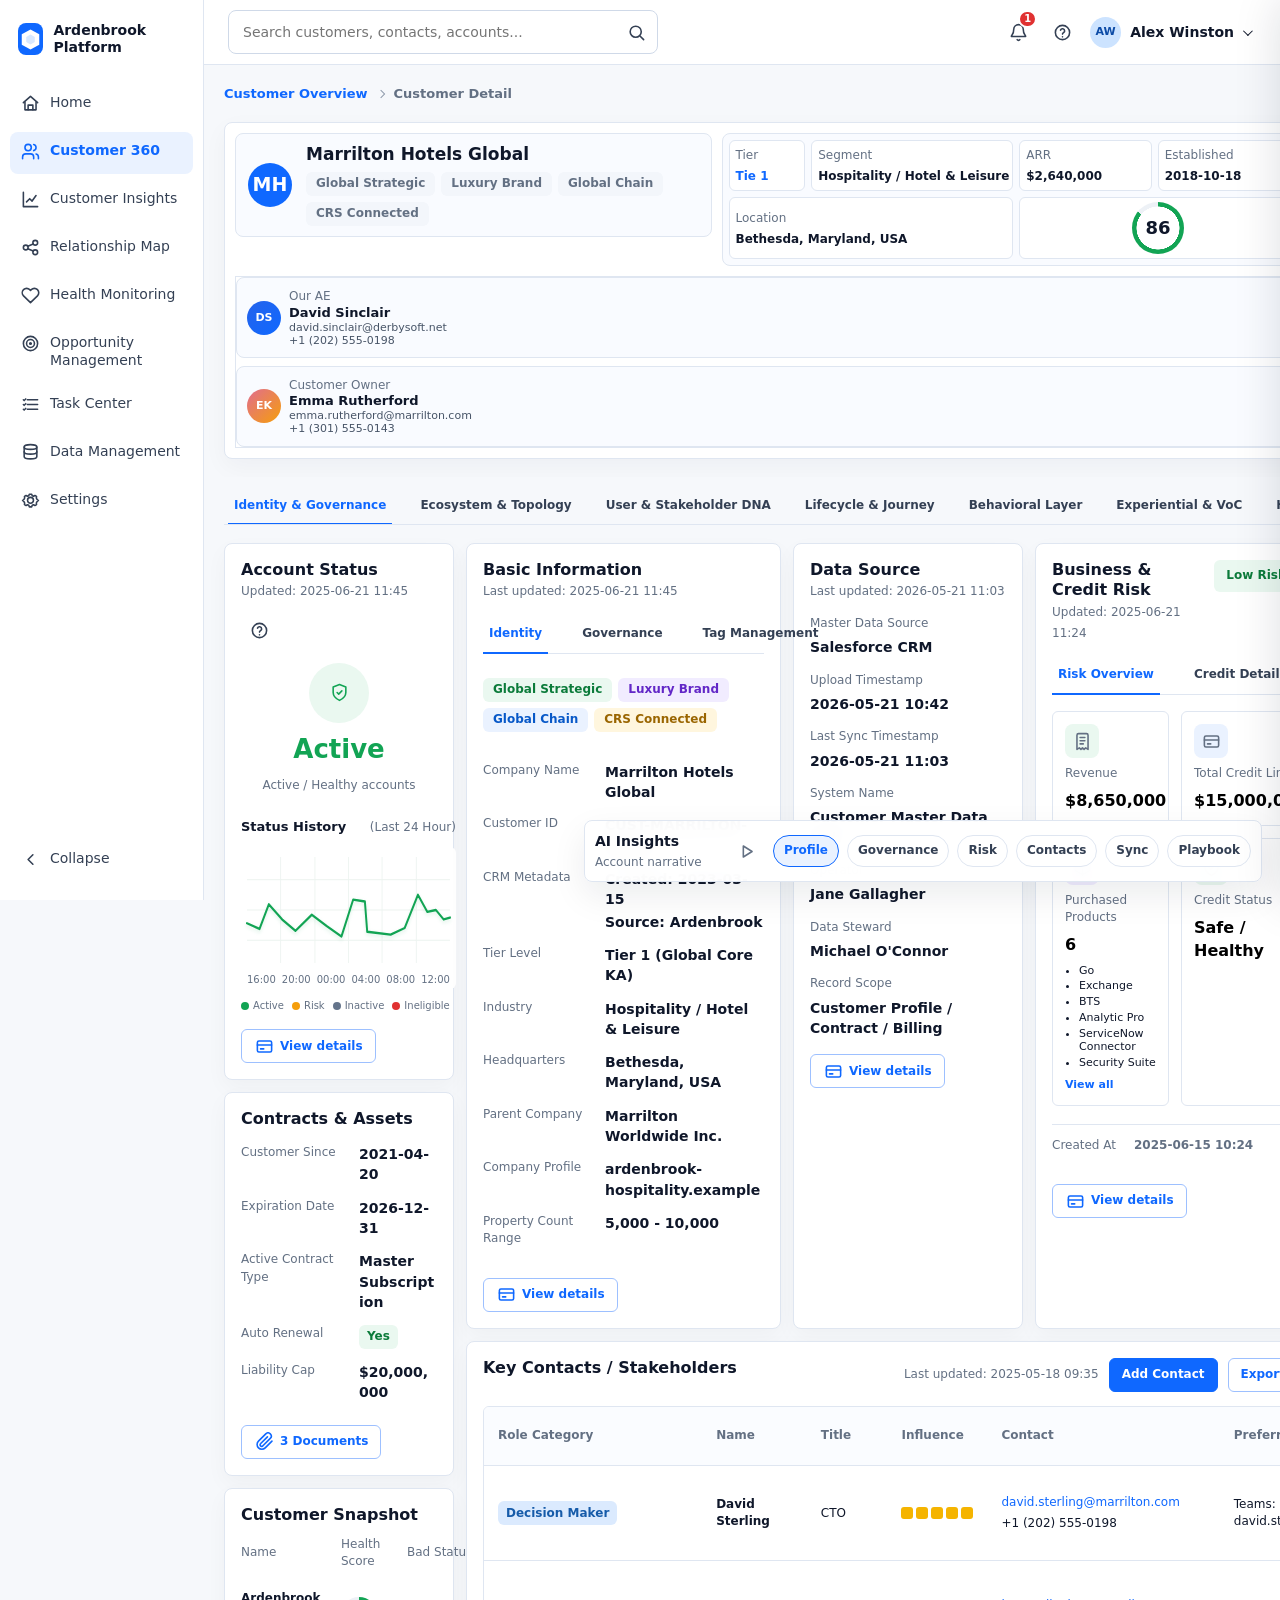
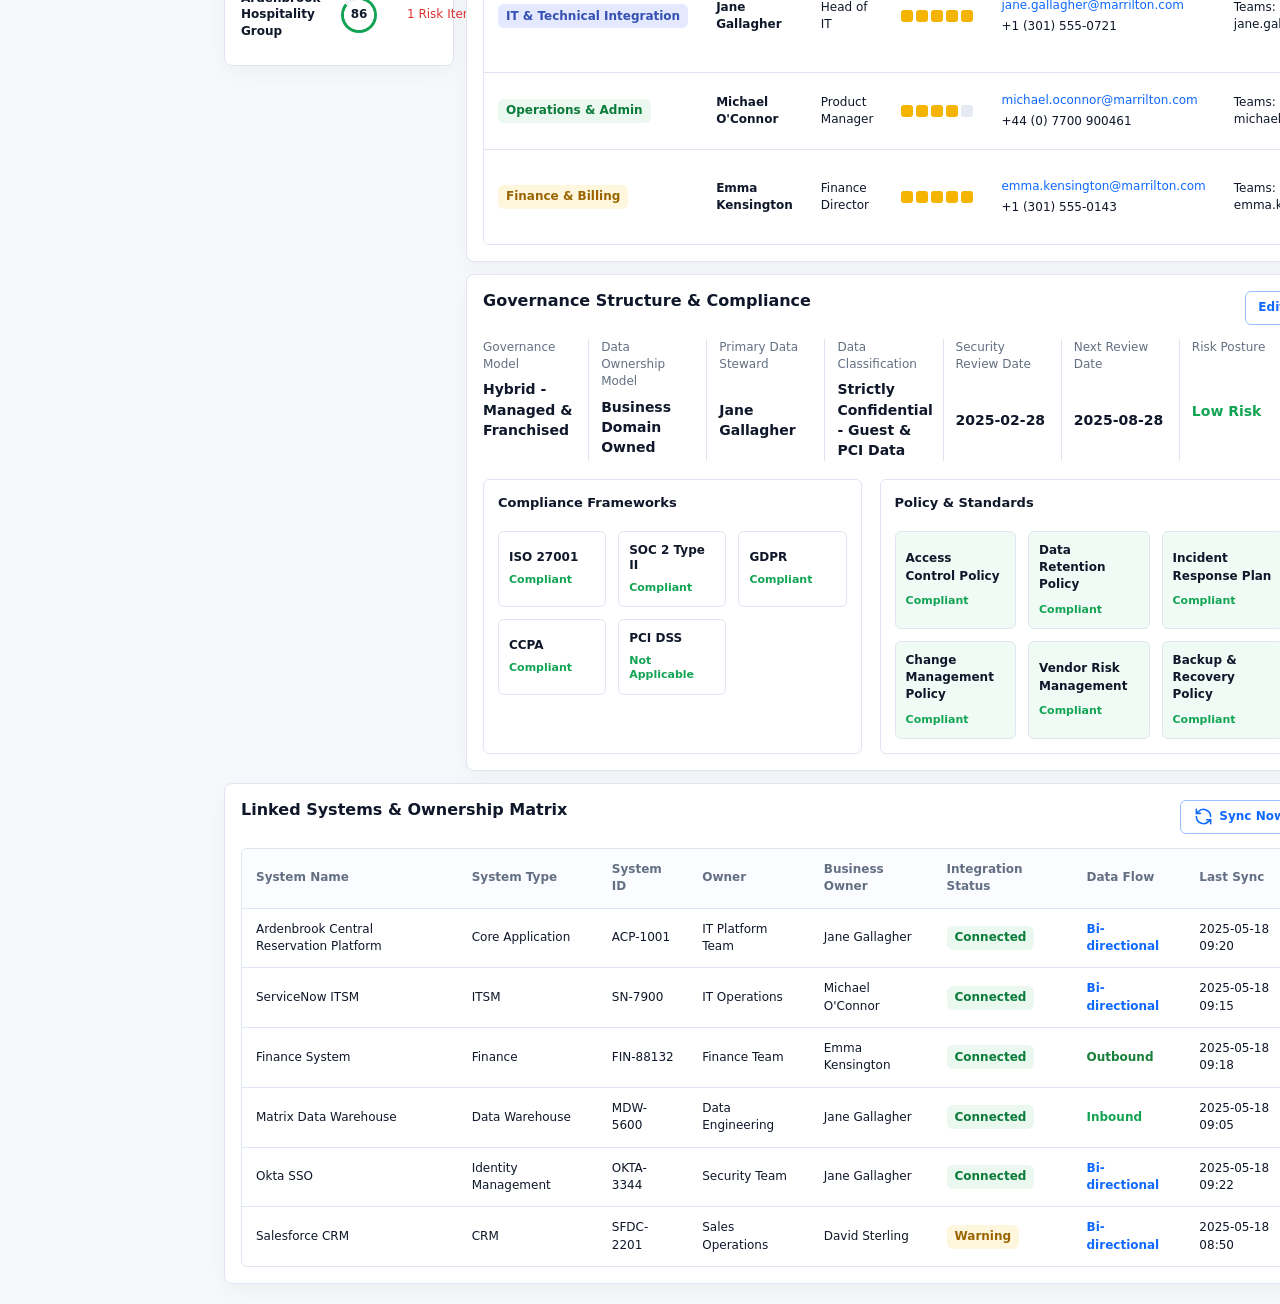
==== commit 27475439: "Add files via upload" ====
--- a/index.html
+++ b/index.html
@@ -16,7 +16,7 @@
               <path d="M12 7.2 16.1 9.5v5L12 16.8l-4.1-2.3v-5L12 7.2Z" />
             </svg>
           </span>
-          <span>Marrilton Platform</span>
+          <span>Ardenbrook Platform</span>
         </div>
 
         <nav class="nav-list">
@@ -104,14 +104,14 @@
 
           <section class="profile-hero" data-hotspot="hero">
             <div class="customer-head">
-              <span class="customer-avatar" id="customerInitials">MH</span>
+              <span class="customer-avatar" id="customerInitials">AH</span>
               <div class="customer-title-stack">
-                <h1 id="customerName">Marrilton Hotels Global</h1>
+                <h1 id="customerName">Ardenbrook Hospitality Group</h1>
                 <div class="customer-tags" id="heroTags">
-                  <span>Global Strategic</span>
-                  <span>Luxury Brand</span>
+                  <span>Multi-Brand Hotel Group</span>
                   <span>Global Chain</span>
                   <span>CRS Connected</span>
+                  <span>Direct API Enabled</span>
                 </div>
               </div>
             </div>
@@ -123,7 +123,7 @@
               </div>
               <div class="metric-block">
                 <span>Segment</span>
-                <strong id="customerIndustry">Hospitality / Hotel &amp; Leisure</strong>
+                <strong id="customerIndustry">Hospitality / Resort</strong>
               </div>
               <div class="metric-block">
                 <span>ARR</span>
@@ -159,7 +159,7 @@
                 <div>
                   <span>Customer Owner</span>
                   <strong id="csmName">Emma Rutherford</strong>
-                  <small id="csmEmail">emma.rutherford@marrilton.com</small>
+                  <small id="csmEmail">emma.rutherford@derbysoft.net</small>
                   <small>+1 (301) 555-0143</small>
                 </div>
               </div>
@@ -281,7 +281,7 @@
                   <span>Bad Status</span>
                 </div>
                 <div class="snapshot-row strong">
-                  <strong>Marrilton Hotels<br />Global</strong>
+                  <strong>Ardenbrook<br />Hospitality Group</strong>
                   <span class="mini-score">86</span>
                   <span class="danger">1 Risk Item</span>
                 </div>
@@ -303,26 +303,26 @@
 
                 <div class="subtab-panel active" data-subtab-panel="identity-info">
                   <div class="tag-row" id="identityTags" hidden>
-                    <span class="tag green">Global Strategic</span>
-                    <span class="tag violet">Luxury Brand</span>
-                    <span class="tag blue">Global Chain</span>
-                    <span class="tag amber">CRS Connected</span>
+                    <span class="tag green">Multi-Brand Hotel Group</span>
+                    <span class="tag violet">Global Chain</span>
+                    <span class="tag blue">CRS Connected</span>
+                    <span class="tag amber">Direct API Enabled</span>
                   </div>
                   <div class="info-split">
                     <dl class="detail-list">
                       <div>
                         <dt>Company Name</dt>
-                        <dd id="infoCompanyName">Marrilton Hotels Global</dd>
+                        <dd id="infoCompanyName">Ardenbrook Hospitality Group</dd>
                       </div>
                       <div>
                         <dt>Customer ID</dt>
-                        <dd id="infoCustomerId">CUST-MARRILTON-99875</dd>
+                        <dd id="infoCustomerId">CUST-ARDENBROOK-99875</dd>
                       </div>
                       <div>
                         <dt>CRM Metadata</dt>
                         <dd>
                           Created: 2023-03-15
-                          <span class="meta-line">Source: Marrilton</span>
+                          <span class="meta-line">Source: Ardenbrook</span>
                         </dd>
                       </div>
                       <div>
@@ -331,7 +331,7 @@
                       </div>
                       <div>
                         <dt>Industry</dt>
-                        <dd id="infoVertical">Hospitality / Hotel &amp; Leisure</dd>
+                        <dd id="infoVertical">Hospitality / Resort Operations</dd>
                       </div>
                       <div>
                         <dt>Headquarters</dt>
@@ -339,11 +339,11 @@
                       </div>
                       <div>
                         <dt>Parent Company</dt>
-                        <dd id="infoParent">Marrilton Worldwide Inc.</dd>
+                        <dd id="infoParent">Ardenbrook Holdings Group LLC</dd>
                       </div>
                       <div>
                         <dt>Company Profile</dt>
-                        <dd>marrilton.com/corporate</dd>
+                        <dd>ardenbrook-hospitality.example</dd>
                       </div>
                       <div>
                         <dt>Property Count Range</dt>
@@ -386,11 +386,10 @@
 
                 <div class="subtab-panel" data-subtab-panel="tag-info">
                   <div class="tag-management">
-                    <button class="tag green">Global Strategic</button>
-                    <button class="tag blue">Luxury Brand</button>
-                    <button class="tag amber">Global Chain</button>
-                    <button class="tag violet">CRS Connected</button>
-                    <button class="tag gray">GDS Connected</button>
+                    <button class="tag green">Multi-Brand Hotel Group</button>
+                    <button class="tag blue">Global Chain</button>
+                    <button class="tag amber">CRS Connected</button>
+                    <button class="tag violet">Direct API Enabled</button>
                     <button class="outline-button" data-drawer="tags">Manage Tags</button>
                   </div>
                 </div>
@@ -630,7 +629,7 @@
                     </thead>
                     <tbody id="systemTable">
                       <tr>
-                        <td>Marrilton CRS Platform</td>
+                        <td>Ardenbrook Central Reservation Platform</td>
                         <td>Core Application</td>
                         <td>ACP-1001</td>
                         <td>IT Platform Team</td>
@@ -707,51 +706,51 @@
                 <div class="hierarchy-map" aria-label="Hierarchy mapping">
                   <button class="hierarchy-node hierarchy-root" data-drawer="ecosystem-company" data-ecosystem-focus="group">
                     <span class="nav-icon" data-icon="data"></span>
-                    <strong>Marrilton Worldwide Inc.</strong>
-                    <small>ID: PGG-MW-0012164</small>
+                    <strong>Ardenbrook Holdings Group LLC</strong>
+                    <small>ID: PGG-AB-0012164</small>
                     <span class="hierarchy-tags">
-                      <span>Location: Bethesda, USA</span>
-                      <span>Segment: Global Hospitality Group</span>
+                      <span>Location: Bethesda, Maryland, USA</span>
+                      <span>Segment: Hospitality Holding and Management Company</span>
                     </span>
                   </button>
                   <button class="hierarchy-node hierarchy-parent" data-drawer="ecosystem-company" data-ecosystem-focus="customer">
                     <span class="nav-icon" data-icon="data"></span>
-                    <strong>Marrilton Hotels Global</strong>
-                    <small>Level 1 · Core Brand Entity</small>
-                    <small>ID: PGG-MH-0012163</small>
+                    <strong>Ardenbrook Hospitality Group</strong>
+                    <small>Level 1 · Core Hotel Management Brand Entity</small>
+                    <small>ID: PGG-ABH-0012163</small>
                   </button>
                   <div class="hierarchy-branches">
                     <button class="branch-node" data-drawer="ecosystem-company" data-ecosystem-focus="beijing">
                       <span class="nav-icon" data-icon="data"></span>
-                      <strong>Marrilton North America</strong>
+                      <strong>Ardenbrook Atlantic Division</strong>
                       <small>Level 2 · Regional Division</small>
-                      <small>ID: PGG-NA-0012181</small>
-                      <span>Location: Orlando, Florida, USA</span>
-                      <span>Segment: Premium &amp; Select Service</span>
+                      <small>ID: PGG-ATL-0012181</small>
+                      <span>Location: Bethesda, Maryland, USA</span>
+                      <span>Segment: Eastern U.S. Hotel Operations</span>
                     </button>
                     <button class="branch-node" data-drawer="ecosystem-company" data-ecosystem-focus="shanghai">
                       <span class="nav-icon" data-icon="data"></span>
-                      <strong>Marrilton Europe, Middle East &amp; Africa</strong>
+                      <strong>Ardenbrook Lakeside Division</strong>
                       <small>Level 2 · Regional Division</small>
-                      <small>ID: PGG-EMEA-0012182</small>
-                      <span>Location: London, United Kingdom</span>
-                      <span>Segment: Luxury &amp; Resorts</span>
+                      <small>ID: PGG-LAK-0012182</small>
+                      <span>Location: Lakehaven District, Michigan, USA</span>
+                      <span>Segment: Midwest Resort and Conference Properties</span>
                     </button>
                     <button class="branch-node" data-drawer="ecosystem-company" data-ecosystem-focus="shenzhen">
                       <span class="nav-icon" data-icon="data"></span>
-                      <strong>Marrilton Asia Pacific</strong>
+                      <strong>Ardenbrook Pacific Division</strong>
                       <small>Level 2 · Regional Division</small>
-                      <small>ID: PGG-AP-0012183</small>
-                      <span>Location: Singapore</span>
-                      <span>Segment: Fast-growing Markets</span>
+                      <small>ID: PGG-PAC-0012183</small>
+                      <span>Location: Silverpine Business Park, Oregon, USA</span>
+                      <span>Segment: West Coast Select-Service Hotels</span>
                     </button>
                     <button class="branch-node" data-drawer="ecosystem-company" data-ecosystem-focus="suzhou">
                       <span class="nav-icon" data-icon="data"></span>
-                      <strong>Marrilton Resort &amp; Spa - Bali</strong>
-                      <small>Level 3 · Flagship Property / Independent Biller</small>
-                      <small>ID: PGG-BALI-0012185</small>
-                      <span>Location: Bali, Indonesia</span>
-                      <span>Segment: Leisure / Resort</span>
+                      <strong>Ardenbrook Harborview Bethesda</strong>
+                      <small>Level 3 · Flagship Full-Service Hotel / Independent Billing Entity</small>
+                      <small>ID: PGG-HBV-0012185</small>
+                      <span>Location: Harborview District, Bethesda, Maryland, USA</span>
+                      <span>Segment: Full-Service Flagship Hotel</span>
                     </button>
                   </div>
                 </div>
@@ -765,7 +764,7 @@
                   <button data-drawer="ecosystem-company" data-ecosystem-focus="group">
                     <span class="nav-icon" data-icon="customer"></span>
                     <span>Parent ID</span>
-                    <strong>PGG-MW-0012164</strong>
+                    <strong>PGG-AB-0012164</strong>
                   </button>
                   <button data-drawer="ecosystem-classification" data-ecosystem-focus="tier">
                     <span class="nav-icon" data-icon="network"></span>
@@ -785,7 +784,7 @@
                   <div>
                     <h2>GDN Network Footprint &amp; Roles</h2>
                     <div class="network-legend" aria-label="Network legend">
-                      <span class="legend-blue">Marrilton Company</span>
+                      <span class="legend-blue">Ardenbrook Company</span>
                       <span class="legend-green">Product</span>
                       <span class="legend-solution">Service / Solution</span>
                       <span class="legend-orange">Customer Department / Service Object</span>
@@ -830,7 +829,7 @@
                     <h3>3. Customer Company</h3>
                     <button class="customer-hub" data-drawer="ecosystem-company" data-ecosystem-focus="customer" data-ecosystem-focus-target="customer">
                       <span class="nav-icon" data-icon="data"></span>
-                      <strong>Marrilton Hotels<br />Global</strong>
+                      <strong>Ardenbrook<br />Hospitality Group</strong>
                     </button>
                   </div>
 
@@ -1310,7 +1309,7 @@
           </label>
           <label>
             Email
-            <input name="email" type="email" value="lina.guo@marrilton.com" required />
+            <input name="email" type="email" value="lina.guo@ardenbrook-hospitality.example" required />
           </label>
           <label>
             Phone
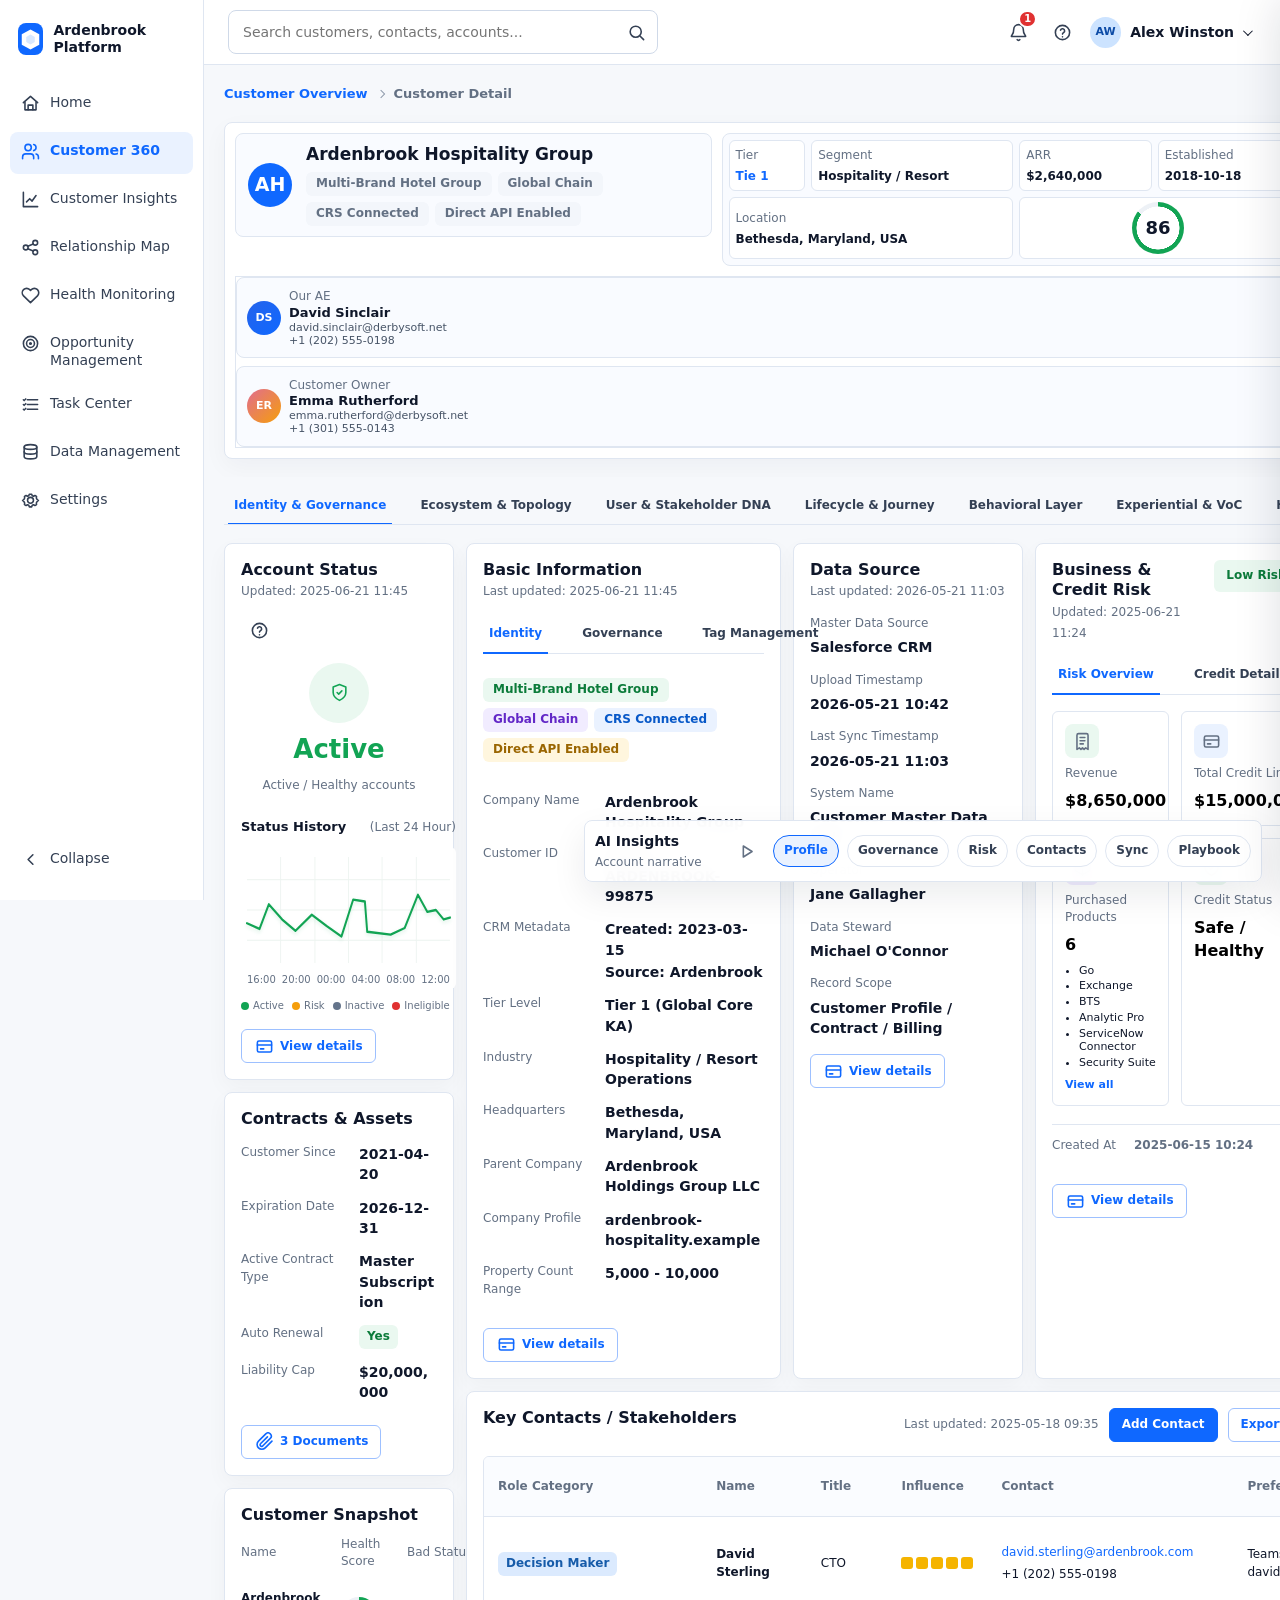
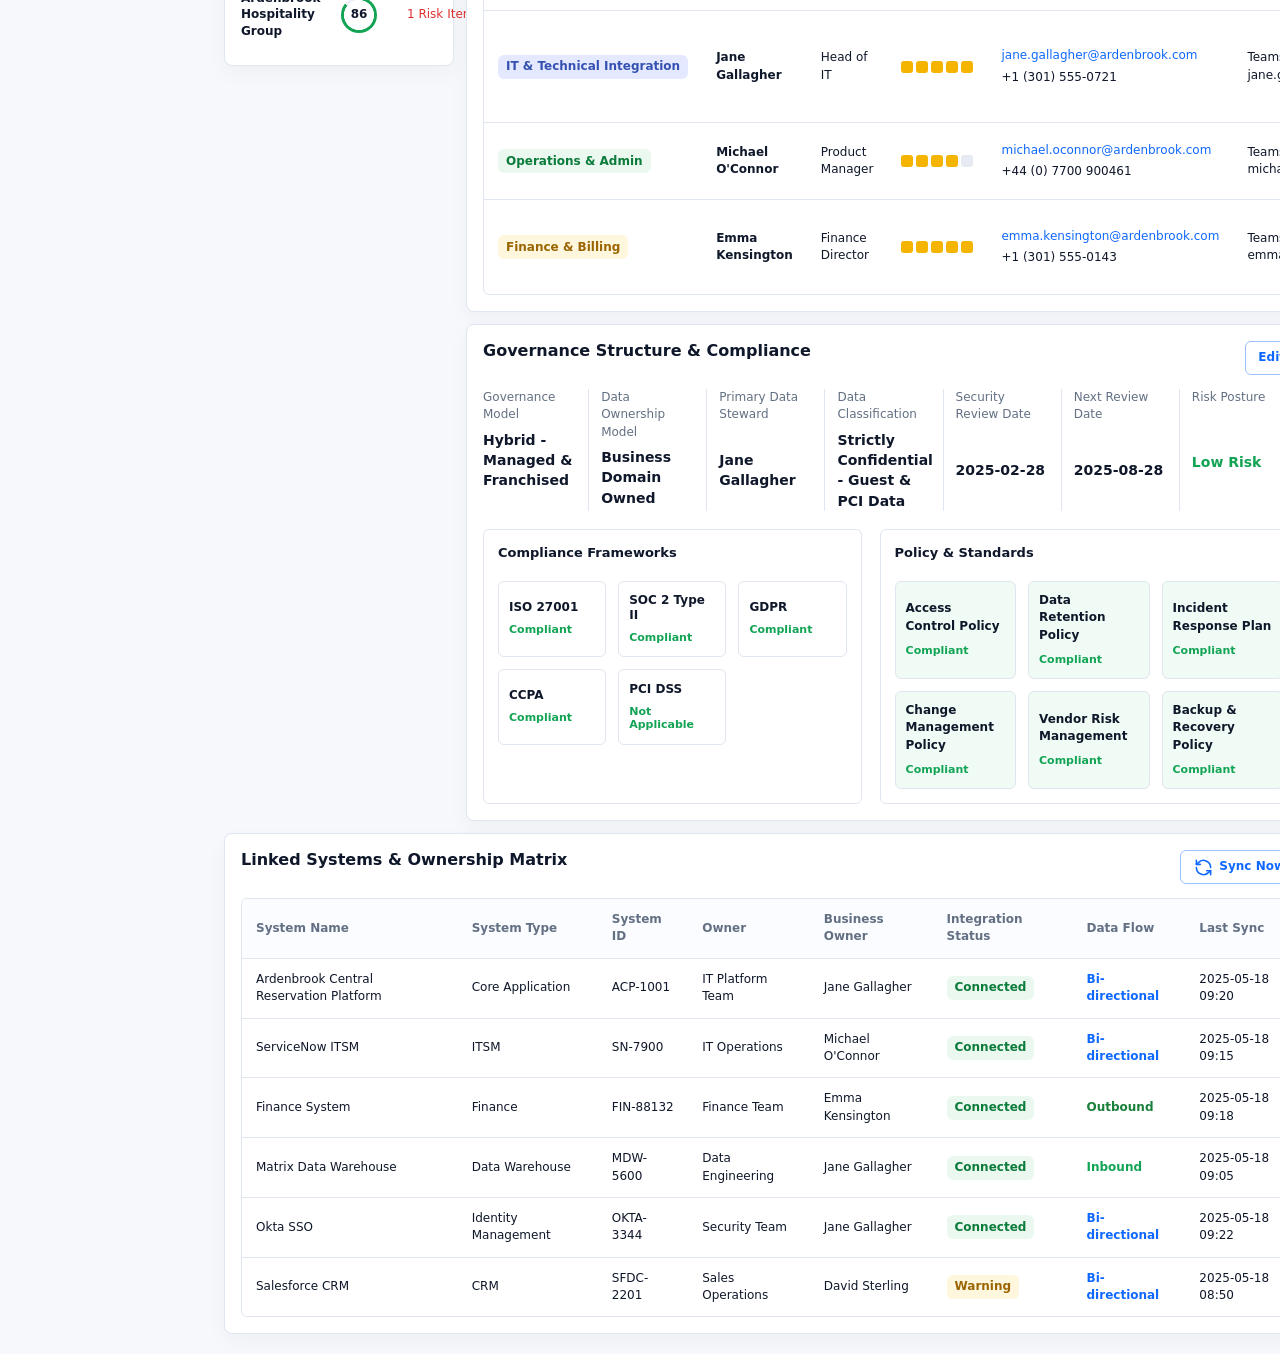
==== commit 9d4d6998: "Add files via upload" ====
--- a/index.html
+++ b/index.html
@@ -155,7 +155,7 @@
                 </div>
               </div>
               <div class="owner-card">
-                <span class="mini-avatar portrait portrait-emma">EK</span>
+                <span class="mini-avatar portrait portrait-emma">ER</span>
                 <div>
                   <span>Customer Owner</span>
                   <strong id="csmName">Emma Rutherford</strong>
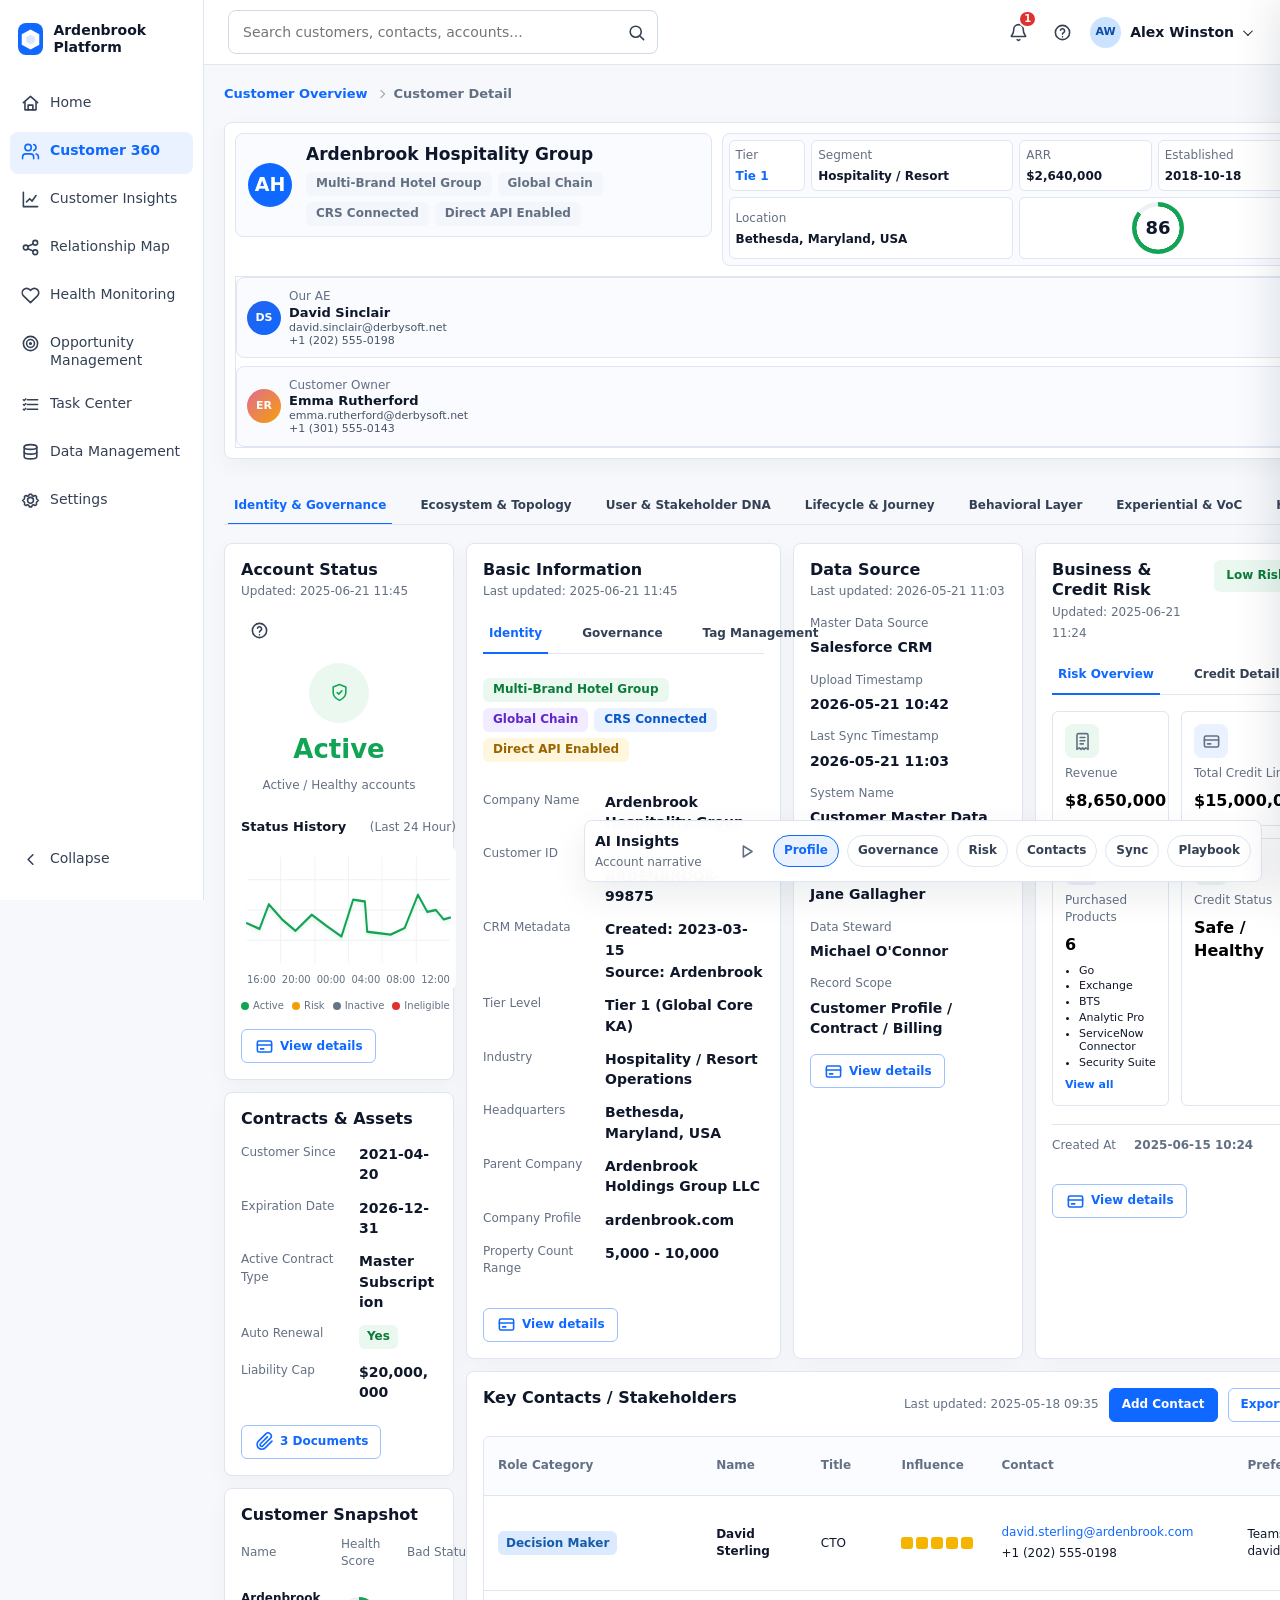
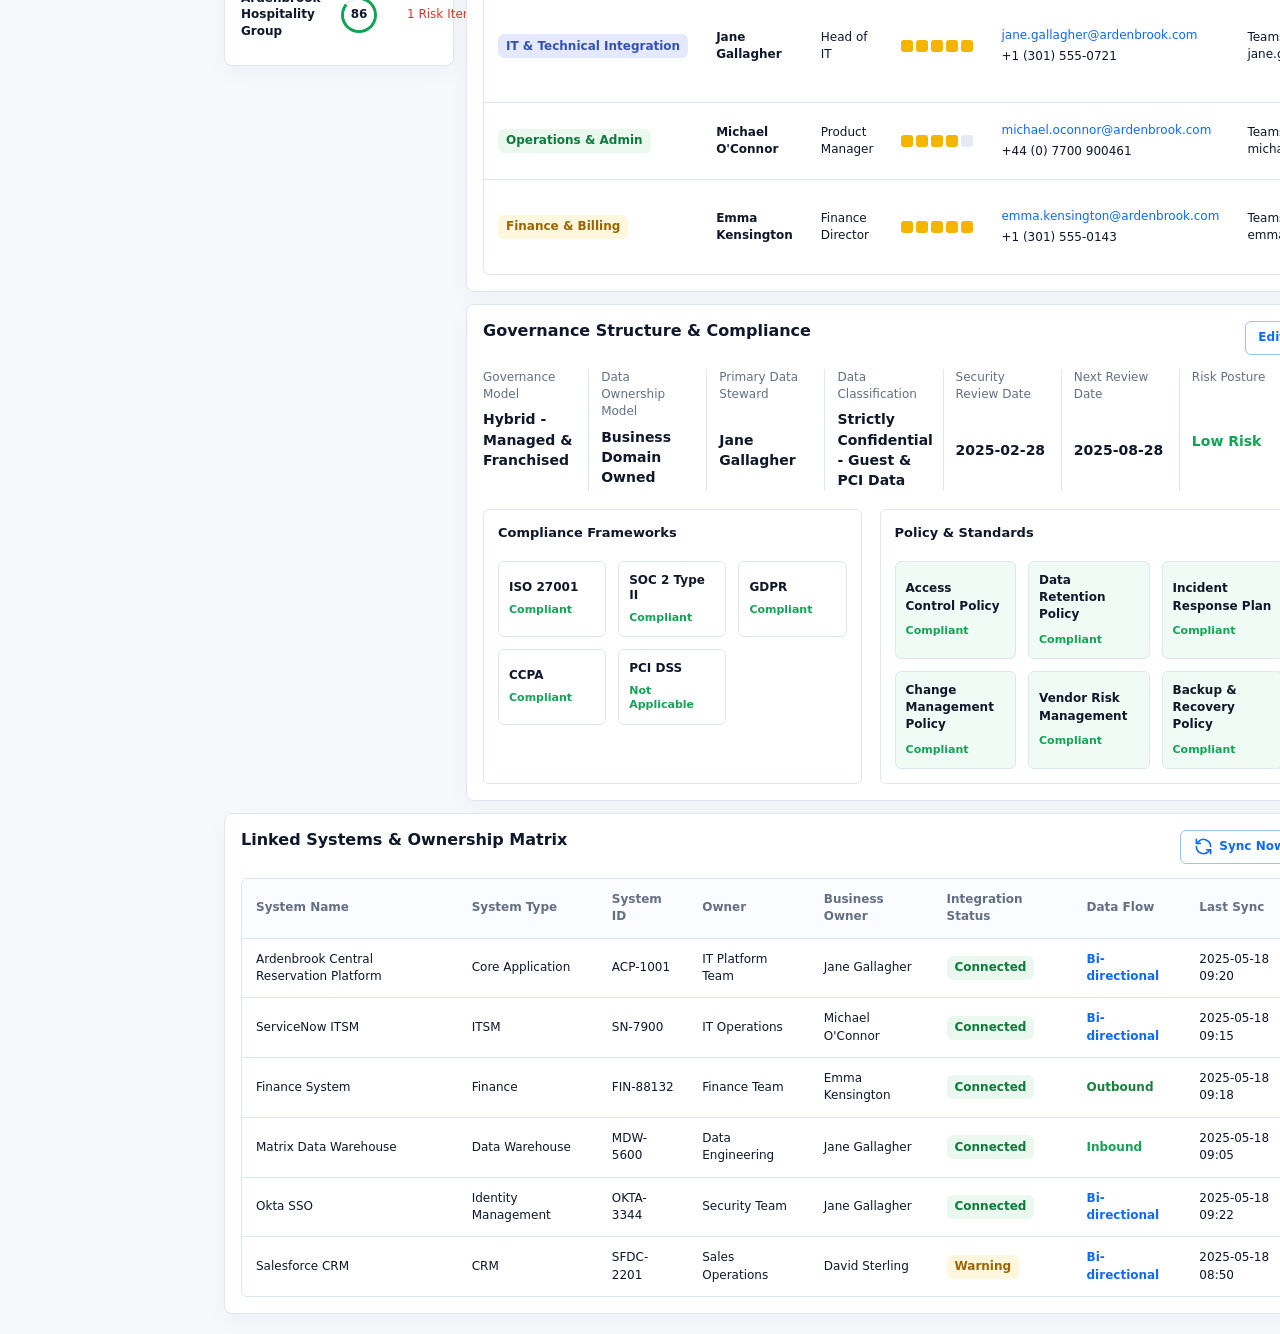
==== commit 2b16e11e: "Add files via upload" ====
--- a/index.html
+++ b/index.html
@@ -4,7 +4,7 @@
     <meta charset="UTF-8" />
     <meta name="viewport" content="width=device-width, initial-scale=1.0" />
     <title>Customer Single-Image Dashboard Prototype</title>
-    <link rel="stylesheet" href="styles.css?v=21" />
+    <link rel="stylesheet" href="styles.css?v=35" />
   </head>
   <body>
     <div class="app-shell">
@@ -262,7 +262,7 @@
                     <dt>Auto Renewal</dt>
                     <dd><span class="pill success">Yes</span></dd>
                   </div>
-                  <div>
+                  <div class="grey-state">
                     <dt>Liability Cap</dt>
                     <dd>$20,000,000</dd>
                   </div>
@@ -343,7 +343,7 @@
                       </div>
                       <div>
                         <dt>Company Profile</dt>
-                        <dd>ardenbrook-hospitality.example</dd>
+                        <dd>ardenbrook.com</dd>
                       </div>
                       <div>
                         <dt>Property Count Range</dt>
@@ -776,22 +776,57 @@
                     <span>Billing Model</span>
                     <strong>Centralized Clearing with Property Level Allocation</strong>
                   </button>
+                  <button data-drawer="ecosystem-classification" data-ecosystem-focus="reseller-flag">
+                    <span class="nav-icon" data-icon="target"></span>
+                    <span>Is Through Reseller Flag</span>
+                    <strong>Yes</strong>
+                  </button>
+                  <button data-drawer="ecosystem-company" data-ecosystem-focus="partner-cid">
+                    <span class="nav-icon" data-icon="customer"></span>
+                    <span>Partner CID</span>
+                    <strong>PTR-THG-ABH-00987</strong>
+                  </button>
+                  <button data-drawer="ecosystem-classification" data-ecosystem-focus="commission-tier">
+                    <span class="nav-icon" data-icon="network"></span>
+                    <span>Commission Tier</span>
+                    <strong>Platinum (12%)</strong>
+                  </button>
+                  <button class="grey-state" data-drawer="ecosystem-classification" data-ecosystem-focus="billing-gdn">
+                    <span class="nav-icon" data-icon="sync"></span>
+                    <span>Billing Routed Through GDN</span>
+                    <strong>Yes</strong>
+                  </button>
                 </div>
               </article>
 
               <article class="panel ecosystem-network-card" data-hotspot="ecosystem-map">
-                <div class="panel-title">
+                <div class="panel-title network-panel-title">
                   <div>
                     <h2>GDN Network Footprint &amp; Roles</h2>
-                    <div class="network-legend" aria-label="Network legend">
-                      <span class="legend-blue">Ardenbrook Company</span>
-                      <span class="legend-green">Product</span>
-                      <span class="legend-solution">Service / Solution</span>
-                      <span class="legend-orange">Customer Department / Service Object</span>
-                      <span class="legend-purple">Customer Contact</span>
-                    </div>
+                    <p class="network-panel-copy">GDN topology, organizational hierarchy mesh, or stakeholder persona roles.</p>
                   </div>
                   <button class="outline-button" data-drawer="ecosystem">Network View</button>
+                </div>
+
+                <div class="network-view-tabs subtabs" role="tablist" aria-label="GDN network view modes">
+                  <button class="subtab active" type="button" role="tab" aria-selected="true" data-network-view="footprint">
+                    GDN Network Footprint
+                  </button>
+                  <button class="subtab" type="button" role="tab" aria-selected="false" data-network-view="hierarchy">
+                    Organizational Hierarchy Level
+                  </button>
+                  <button class="subtab grey-state" type="button" role="tab" aria-selected="false" data-network-view="persona">
+                    Stakeholder Persona Roles
+                  </button>
+                </div>
+
+                <div class="network-view-panel active" data-network-view-panel="footprint" role="tabpanel">
+                <div class="network-legend" aria-label="Network legend">
+                  <span class="legend-blue">DerbySoft</span>
+                  <span class="legend-green">Product</span>
+                  <span class="legend-solution">Service / Solution</span>
+                  <span class="legend-orange">Customer Department / Service Object</span>
+                  <span class="legend-purple">Customer Contact</span>
                 </div>
 
                 <div class="gdn-flow-map" aria-label="GDN network footprint">
@@ -919,6 +954,162 @@
                     <span>Active Relationships</span>
                     <strong>18</strong>
                   </button>
+                </div>
+                </div>
+
+                <div class="network-view-panel" data-network-view-panel="hierarchy" role="tabpanel" hidden>
+                  <div class="mindmap-legend org-flow-legend" aria-label="Hierarchy level legend">
+                    <span class="legend-customer">Customer</span>
+                    <span class="legend-partner-associated">Partner-Associated Customer</span>
+                    <span class="legend-partner">Partner</span>
+                    <span class="legend-tech-partner">Tech Partner</span>
+                    <span class="legend-vendor">Vendor</span>
+                  </div>
+                  <p class="org-flow-note">
+                    Flow: Customer → Partner-Associated Customer → Partner → Tech Partner → Vendor. Lines show governed routing paths only.
+                  </p>
+
+                  <div class="org-hierarchy-stage">
+                    <div class="org-network-map" aria-label="Organizational hierarchy mesh">
+                      <div class="org-network-map-inner">
+                      <button class="mesh-node node-pac" data-org-target="harborview" data-drawer="ecosystem-company" data-ecosystem-focus="suzhou">
+                        <span class="mesh-level-badge badge-pac">Partner-Associated Customer</span>
+                        <strong>Ardenbrook Harborview Bethesda</strong>
+                        <small>Property billing entity · PGG-HBV-0012185</small>
+                      </button>
+                      <button class="mesh-node node-partner node-pkfare" data-org-target="pkfare" data-drawer="ecosystem-company" data-ecosystem-focus="pkfare">
+                        <span class="mesh-level-badge badge-partner">Partner</span>
+                        <strong>PKFARE</strong>
+                        <small>Distribution · API + GDS</small>
+                      </button>
+                      <button class="mesh-node mesh-hub node-customer" data-org-target="customer" data-drawer="ecosystem-company" data-ecosystem-focus="customer">
+                        <span class="mesh-level-badge badge-customer">Customer</span>
+                        <span class="nav-icon" data-icon="data"></span>
+                        <strong>Ardenbrook Hospitality Group</strong>
+                        <small>Brand hub · CUST-ARDENBROOK-99875</small>
+                      </button>
+                      <button class="mesh-node node-partner node-travelhub" data-org-target="travelhub" data-drawer="ecosystem-node" data-ecosystem-focus="travelhub">
+                        <span class="mesh-level-badge badge-partner">Partner</span>
+                        <strong>TravelHub Global</strong>
+                        <small>Primary reseller · PTR-THG-ABH-00987</small>
+                      </button>
+                      <button class="mesh-node node-tech node-derbysoft" data-org-target="derbysoft" data-drawer="ecosystem-company" data-ecosystem-focus="derbysoft">
+                        <span class="mesh-level-badge badge-tech">Tech Partner</span>
+                        <strong>DerbySoft</strong>
+                        <small>GDN platform · clearing layer</small>
+                      </button>
+                      <button class="mesh-node node-tech node-skylane" data-org-target="skylane" data-drawer="ecosystem-node" data-ecosystem-focus="skylane">
+                        <span class="mesh-level-badge badge-tech">Tech Partner</span>
+                        <strong>SkyLane PMS</strong>
+                        <small>Property PMS · NG-1902</small>
+                      </button>
+                      <button class="mesh-node node-vendor node-partnernet" data-org-target="partnernet" data-drawer="ecosystem-node" data-ecosystem-focus="partnernet">
+                        <span class="mesh-level-badge badge-vendor">Vendor</span>
+                        <strong>PartnerNet Connector</strong>
+                        <small>Connectivity · healthy</small>
+                      </button>
+                      <button class="mesh-node node-vendor node-revenuesync" data-org-target="revenuesync" data-drawer="ecosystem-node" data-ecosystem-focus="revenuesync">
+                        <span class="mesh-level-badge badge-vendor">Vendor</span>
+                        <strong>RevenueSync</strong>
+                        <small>Finance feed · degraded</small>
+                      </button>
+                      <svg class="org-link-layer mesh-link-layer" aria-hidden="true"></svg>
+                      </div>
+                    </div>
+                  </div>
+
+                  <div class="mindmap-summary-row">
+                    <button data-drawer="ecosystem-company" data-ecosystem-focus="customer">
+                      <span class="nav-icon" data-icon="customer"></span>
+                      <span>Hierarchy Levels</span>
+                      <strong>5</strong>
+                    </button>
+                    <button data-drawer="ecosystem-company" data-ecosystem-focus="pkfare">
+                      <span class="nav-icon" data-icon="sync"></span>
+                      <span>Partner Nodes</span>
+                      <strong>2</strong>
+                    </button>
+                    <button data-drawer="ecosystem-company" data-ecosystem-focus="derbysoft">
+                      <span class="nav-icon" data-icon="network"></span>
+                      <span>Tech Partner Nodes</span>
+                      <strong>2</strong>
+                    </button>
+                    <button data-drawer="ecosystem-node" data-ecosystem-focus="vendor">
+                      <span class="nav-icon" data-icon="data"></span>
+                      <span>Vendor Nodes</span>
+                      <strong>2</strong>
+                    </button>
+                    <button data-drawer="ecosystem" data-ecosystem-focus="relationships">
+                      <span class="nav-icon" data-icon="paperclip"></span>
+                      <span>Governed Paths</span>
+                      <strong>10</strong>
+                    </button>
+                  </div>
+                </div>
+
+                <div class="network-view-panel grey-state" data-network-view-panel="persona" role="tabpanel" hidden>
+                  <div class="persona-panel-head">
+                    <h3>Stakeholder Persona Roles</h3>
+                    <span class="updated-copy">Four persona types · buying center · last reviewed 2025-05-15</span>
+                  </div>
+                  <div class="table-wrap">
+                    <table class="ecosystem-table persona-role-table">
+                      <thead>
+                        <tr>
+                          <th>Persona Role</th>
+                          <th>Contact</th>
+                          <th>Title</th>
+                          <th>Department</th>
+                          <th>Influence</th>
+                          <th>Engagement</th>
+                          <th>Primary Objective</th>
+                          <th>View</th>
+                        </tr>
+                      </thead>
+                      <tbody>
+                        <tr>
+                          <td><span class="persona-badge champion">Persona Champion</span></td>
+                          <td><strong>Lily Sterling-Hughes</strong></td>
+                          <td>CTO</td>
+                          <td>Technology</td>
+                          <td>92 / 100</td>
+                          <td><span class="pill success">High</span></td>
+                          <td>Platform adoption &amp; renewal sponsorship</td>
+                          <td><button class="link-button" data-drawer="ecosystem-contact" data-ecosystem-focus="lily">Open</button></td>
+                        </tr>
+                        <tr>
+                          <td><span class="persona-badge buyer">Economic Buyer</span></td>
+                          <td><strong>Emma Kensington</strong></td>
+                          <td>Finance Controller</td>
+                          <td>Finance</td>
+                          <td>88 / 100</td>
+                          <td><span class="pill success">High</span></td>
+                          <td>Budget approval · contract &amp; renewal economics</td>
+                          <td><button class="link-button" data-drawer="ecosystem-contact" data-ecosystem-focus="emma-contact">Open</button></td>
+                        </tr>
+                        <tr>
+                          <td><span class="persona-badge influencer">Influencer / Technical Buyer</span></td>
+                          <td><strong>David Sterling</strong></td>
+                          <td>CSO / Security Lead</td>
+                          <td>Security</td>
+                          <td>81 / 100</td>
+                          <td><span class="pill warning">Medium</span></td>
+                          <td>Architecture review · security &amp; compliance gate</td>
+                          <td><button class="link-button" data-drawer="ecosystem-contact" data-ecosystem-focus="david-contact">Open</button></td>
+                        </tr>
+                        <tr>
+                          <td><span class="persona-badge user">The User</span></td>
+                          <td><strong>Kevin Mitchell</strong></td>
+                          <td>Operations Director</td>
+                          <td>Operations</td>
+                          <td>76 / 100</td>
+                          <td><span class="pill success">High</span></td>
+                          <td>Daily platform operations &amp; workflow efficiency</td>
+                          <td><button class="link-button" data-drawer="ecosystem-contact" data-ecosystem-focus="kevin">Open</button></td>
+                        </tr>
+                      </tbody>
+                    </table>
+                  </div>
                 </div>
               </article>
 
@@ -1077,37 +1268,70 @@
           </section>
 
           <section class="domain-panel" data-domain-panel="dna">
-            <div class="domain-dashboard two-column">
-              <article class="panel wide" data-hotspot="dna-matrix">
-                <div class="panel-title">
-                  <h2>Decision Power Matrix</h2>
-                  <button class="outline-button" data-drawer="stakeholder">Stakeholder Profile</button>
-                </div>
-                <div class="matrix">
-                  <span class="axis x">Interest</span>
-                  <span class="axis y">Influence</span>
-                  <button class="matrix-dot champion">David Sterling</button>
-                  <button class="matrix-dot buyer">Emma Kensington</button>
-                  <button class="matrix-dot tech">Jane Gallagher</button>
-                  <button class="matrix-dot user">Michael O'Connor</button>
-                </div>
-              </article>
-              <article class="panel">
-                <h2>Professional Persona</h2>
-                <div class="persona-list">
-                  <div><strong>David Sterling</strong><span>Economic Buyer · Promoter</span></div>
-                  <div><strong>Jane Gallagher</strong><span>Technical Buyer · Neutral</span></div>
-                  <div><strong>Emma Kensington</strong><span>Finance Owner · Promoter</span></div>
-                </div>
-              </article>
-              <article class="panel wide">
-                <h2>Interactions &amp; Engagement Logs</h2>
-                <div class="event-stream">
-                  <div><strong>2 days ago</strong><span>Executive email opened by David Sterling</span></div>
-                  <div><strong>5 days ago</strong><span>Integration concern logged by Jane Gallagher</span></div>
-                  <div><strong>12 days ago</strong><span>Renewal pricing thread started with Finance</span></div>
-                </div>
-              </article>
+            <div class="dna-workspace">
+              <article class="panel dna-overview-panel" data-hotspot="dna-overview">
+                <div class="panel-title">
+                  <div>
+                    <h2>Key Contacts Overview</h2>
+                    <span class="updated-copy">Last updated: <span class="last-updated">2025-06-21 11:45</span></span>
+                  </div>
+                  <div class="title-actions">
+                    <button class="primary-button" id="dnaAddContactButton">Add Contact</button>
+                    <button class="outline-button" id="dnaExportButton">Export</button>
+                  </div>
+                </div>
+                <div class="dna-toolbar">
+                  <label class="dna-search">
+                    <span class="nav-icon" data-icon="search"></span>
+                    <input
+                      id="dnaContactSearch"
+                      type="search"
+                      placeholder="Search contacts..."
+                      aria-label="Search contacts in stakeholder DNA"
+                    />
+                  </label>
+                  <label class="dna-filter">
+                    <span>Relationship Ownership</span>
+                    <select id="dnaFilterOwnership">
+                      <option value="all">All owners</option>
+                    </select>
+                  </label>
+                  <label class="dna-filter">
+                    <span>Persona Type</span>
+                    <select id="dnaFilterPersona">
+                      <option value="all">All personas</option>
+                    </select>
+                  </label>
+                  <label class="dna-filter">
+                    <span>Interest Level</span>
+                    <select id="dnaFilterInterest">
+                      <option value="all">All levels</option>
+                      <option value="high">High (80+)</option>
+                      <option value="medium">Medium (60–79)</option>
+                      <option value="low">Low (&lt;60)</option>
+                    </select>
+                  </label>
+                </div>
+                <div class="table-wrap dna-table-wrap">
+                  <table class="dna-contacts-table">
+                    <thead>
+                      <tr>
+                        <th>Role Category</th>
+                        <th>Name</th>
+                        <th>Title</th>
+                        <th>Influence</th>
+                        <th>Contacts</th>
+                        <th>Interest Score</th>
+                        <th>Engagement Health</th>
+                        <th>More</th>
+                      </tr>
+                    </thead>
+                    <tbody id="dnaContactsTable"></tbody>
+                  </table>
+                </div>
+              </article>
+
+              <div class="dna-detail-grid" id="dnaDetailGrid" data-hotspot="dna-detail"></div>
             </div>
           </section>
 
@@ -1349,6 +1573,6 @@
 
     <div class="toast-root" id="toastRoot" aria-live="polite"></div>
 
-    <script src="script.js?v=21"></script>
+    <script src="script.js?v=24"></script>
   </body>
 </html>
--- a/styles.css
+++ b/styles.css
@@ -2515,6 +2515,577 @@
   background: #526071;
 }
 
+.dna-workspace {
+  display: grid;
+  gap: 14px;
+}
+
+.dna-overview-panel .panel-title {
+  align-items: flex-start;
+}
+
+.dna-toolbar {
+  display: grid;
+  grid-template-columns: minmax(220px, 1.2fr) repeat(3, minmax(150px, 0.9fr));
+  gap: 12px;
+  margin-bottom: 14px;
+  align-items: end;
+}
+
+.dna-search {
+  position: relative;
+  display: flex;
+  align-items: center;
+}
+
+.dna-search .nav-icon {
+  position: absolute;
+  left: 12px;
+  color: var(--muted);
+}
+
+.dna-search input {
+  width: 100%;
+  min-height: 40px;
+  padding: 0 12px 0 38px;
+  border: 1px solid var(--line-strong);
+  border-radius: 6px;
+  background: #fff;
+  outline: none;
+}
+
+.dna-search input:focus {
+  border-color: #9dc0ff;
+  box-shadow: 0 0 0 3px rgba(15, 104, 255, 0.1);
+}
+
+.dna-filter {
+  display: grid;
+  gap: 6px;
+  color: var(--muted);
+  font-size: 12px;
+  font-weight: 700;
+}
+
+.dna-filter select {
+  min-height: 40px;
+  padding: 0 10px;
+  border: 1px solid var(--line-strong);
+  border-radius: 6px;
+  background: #fff;
+  color: var(--text);
+}
+
+.dna-table-wrap {
+  border-radius: 6px;
+}
+
+.dna-contacts-table {
+  min-width: 980px;
+}
+
+.dna-contact-row {
+  cursor: pointer;
+  transition: background 120ms ease;
+}
+
+.dna-contact-row:hover,
+.dna-contact-row.selected {
+  background: #f7fbff;
+}
+
+.dna-contact-row.selected td:first-child {
+  box-shadow: inset 3px 0 0 var(--blue);
+}
+
+.dna-name-cell {
+  display: inline-flex;
+  align-items: center;
+  gap: 10px;
+}
+
+.dna-name-cell .mini-avatar {
+  width: 30px;
+  height: 30px;
+  font-size: 11px;
+}
+
+.dna-score {
+  font-size: 14px;
+  font-weight: 800;
+}
+
+.dna-score small {
+  color: var(--muted);
+  font-size: 11px;
+  font-weight: 650;
+}
+
+.engagement-pill {
+  display: inline-flex;
+  min-height: 24px;
+  align-items: center;
+  padding: 0 10px;
+  border-radius: 999px;
+  font-size: 12px;
+  font-weight: 750;
+}
+
+.engagement-pill.warm {
+  color: #c2410c;
+  background: #fff1e8;
+}
+
+.engagement-pill.cool {
+  color: #1d4ed8;
+  background: #eff6ff;
+}
+
+.engagement-pill.neutral {
+  color: #526071;
+  background: #eef2f6;
+}
+
+.dna-chevron {
+  display: inline-block;
+  width: 7px;
+  height: 7px;
+  border-right: 1.5px solid currentColor;
+  border-bottom: 1.5px solid currentColor;
+  transform: rotate(-45deg);
+}
+
+.dna-empty {
+  padding: 28px 14px;
+  color: var(--muted);
+  text-align: center;
+}
+
+.dna-detail-grid {
+  display: grid;
+  grid-template-columns: repeat(6, minmax(0, 1fr));
+  grid-template-rows: minmax(0, auto) minmax(280px, 1fr);
+  grid-template-areas:
+    "profile profile persona persona ownership ownership"
+    "engagement engagement history history history history";
+  gap: 12px;
+  align-items: stretch;
+}
+
+.dna-profile-card,
+.dna-persona-card,
+.dna-ownership-card,
+.dna-engagement-card,
+.dna-history-card {
+  display: flex;
+  flex-direction: column;
+  min-height: 0;
+}
+
+.dna-profile-card,
+.dna-persona-card,
+.dna-ownership-card {
+  min-height: 320px;
+}
+
+.dna-card > h2 {
+  flex-shrink: 0;
+}
+
+.dna-card-body {
+  display: flex;
+  flex: 1 1 auto;
+  flex-direction: column;
+  min-height: 0;
+}
+
+.dna-tag-cluster {
+  display: flex;
+  flex-wrap: wrap;
+  gap: 8px;
+}
+
+.dna-tag-cluster--footer {
+  margin-top: 12px;
+}
+
+.dna-workspace .dna-tag {
+  display: inline-flex;
+  align-items: center;
+  justify-content: center;
+  min-height: 28px;
+  padding: 0 10px;
+  border: 1px solid var(--line-strong);
+  border-radius: 6px;
+  background: #f8fafc;
+  color: #344054;
+  font-size: 12px;
+  font-weight: 700;
+  line-height: 1.25;
+  max-width: 100%;
+  overflow-wrap: anywhere;
+  text-align: center;
+}
+
+.dna-persona-metrics {
+  flex-shrink: 0;
+}
+
+.dna-persona-metrics + .dna-tag-cluster {
+  margin-top: 16px;
+}
+
+.dna-persona-notes-block {
+  display: grid;
+  gap: 8px;
+  margin-top: 16px;
+}
+
+.dna-persona-experience-block {
+  display: grid;
+  gap: 8px;
+  margin-top: 22px;
+}
+
+.dna-persona-notes-block h3,
+.dna-persona-experience-block h3,
+.dna-context h3 {
+  color: var(--muted);
+  font-size: 12px;
+  font-weight: 750;
+}
+
+.dna-persona-notes-block p,
+.dna-context p {
+  margin: 0;
+  color: #344054;
+  font-size: 12px;
+  line-height: 1.55;
+}
+
+.dna-ownership-card .dna-card-body {
+  gap: 12px;
+}
+
+.dna-ownership-card .dna-ownership-list {
+  flex-shrink: 0;
+}
+
+.dna-engagement-card .dna-engagement-tiles > div span {
+  line-height: 1.3;
+  white-space: normal;
+}
+
+.dna-ownership-list {
+  display: grid;
+  gap: 12px;
+}
+
+.dna-ownership-card .dna-activity-snapshot--ownership {
+  margin-top: auto;
+  padding-top: 12px;
+  grid-template-columns: 1fr;
+}
+
+.dna-ownership-card .dna-activity-snapshot--ownership strong {
+  white-space: nowrap;
+}
+
+.dna-ownership-card .dna-activity-snapshot--ownership strong .nav-icon {
+  flex: 0 0 auto;
+}
+
+.dna-engagement-body {
+  display: flex;
+  flex-direction: column;
+  gap: 14px;
+}
+
+.dna-engagement-card .dna-engagement-tiles {
+  grid-template-columns: repeat(2, minmax(0, 1fr));
+  flex-shrink: 0;
+  margin-bottom: 0;
+  gap: 8px;
+}
+
+.dna-engagement-card .dna-engagement-tiles > div {
+  min-height: 60px;
+  padding: 10px;
+}
+
+.dna-engagement-card .dna-engagement-tiles span,
+.dna-engagement-card .dna-engagement-tiles strong {
+  white-space: nowrap;
+}
+
+.dna-engagement-card .dna-engagement-tiles span {
+  font-size: 10.5px;
+}
+
+.dna-engagement-card .dna-engagement-tiles strong {
+  font-size: 16px;
+}
+
+.dna-engagement-card .dna-context {
+  flex: 1 1 auto;
+  min-height: 0;
+  overflow: auto;
+  padding: 12px;
+  border: 1px solid var(--line);
+  border-radius: 6px;
+  background: var(--panel-soft);
+}
+
+.dna-history-stack {
+  display: flex;
+  flex: 1 1 auto;
+  flex-direction: column;
+  gap: 10px;
+  min-height: 0;
+}
+
+.dna-history-wrap {
+  flex: 1 1 auto;
+  min-height: 0;
+  overflow: visible;
+}
+
+.dna-history-card .dna-view-all {
+  flex-shrink: 0;
+  align-self: flex-start;
+}
+
+.dna-history-card > .dna-history-stack {
+  flex: 1 1 auto;
+  min-height: 0;
+}
+
+.dna-card h2 {
+  margin-bottom: 14px;
+  font-size: 15px;
+}
+
+.dna-profile-card {
+  grid-area: profile;
+}
+
+.dna-persona-card {
+  grid-area: persona;
+}
+
+.dna-ownership-card {
+  grid-area: ownership;
+}
+
+.dna-engagement-card {
+  grid-area: engagement;
+}
+
+.dna-history-card {
+  grid-area: history;
+}
+
+.dna-profile-head {
+  display: flex;
+  gap: 12px;
+  align-items: center;
+  margin-bottom: 14px;
+}
+
+.mini-profile-avatar {
+  width: 52px;
+  height: 52px;
+  font-size: 16px;
+  background: var(--blue);
+  color: #fff;
+}
+
+.dna-profile-head strong {
+  font-size: 16px;
+}
+
+.dna-profile-head p {
+  margin-top: 2px;
+  color: #344054;
+  font-size: 12px;
+}
+
+.dna-meta-list {
+  display: grid;
+  gap: 12px;
+  margin: 0 0 12px;
+}
+
+.dna-meta-list div {
+  display: grid;
+  gap: 4px;
+}
+
+.dna-meta-list dt {
+  color: var(--muted);
+  font-size: 12px;
+}
+
+.dna-meta-list dd {
+  display: grid;
+  gap: 2px;
+  margin: 0;
+  font-weight: 650;
+}
+
+.dna-meta-list a {
+  color: var(--blue);
+  text-decoration: none;
+}
+
+.dna-metric-row:last-child {
+  margin-bottom: 0;
+}
+
+.dna-metric-row {
+  display: grid;
+  gap: 6px;
+  margin-bottom: 12px;
+}
+
+.dna-metric-head {
+  display: flex;
+  justify-content: space-between;
+  gap: 10px;
+  color: var(--muted);
+  font-size: 12px;
+}
+
+.dna-metric-head strong {
+  color: var(--text);
+  font-size: 13px;
+}
+
+.dna-owner-row {
+  display: grid;
+  gap: 6px;
+}
+
+.dna-owner-row > span {
+  color: var(--muted);
+  font-size: 12px;
+  font-weight: 700;
+}
+
+.dna-owner-person {
+  display: flex;
+  align-items: center;
+  gap: 8px;
+}
+
+.dna-owner-person strong {
+  flex: 1;
+  min-width: 0;
+  font-size: 13px;
+}
+
+.dna-activity-snapshot {
+  display: grid;
+  grid-template-columns: repeat(3, minmax(0, 1fr));
+  gap: 10px;
+}
+
+.dna-activity-snapshot > div {
+  display: grid;
+  gap: 8px;
+  padding: 12px;
+  border: 1px solid var(--line);
+  border-radius: 6px;
+  background: var(--panel-soft);
+}
+
+.dna-activity-snapshot span {
+  color: var(--muted);
+  font-size: 12px;
+}
+
+.dna-activity-snapshot strong {
+  display: inline-flex;
+  align-items: center;
+  gap: 6px;
+  font-size: 13px;
+}
+
+.priority-pill {
+  display: inline-flex;
+  min-height: 24px;
+  align-items: center;
+  padding: 0 10px;
+  border-radius: 999px;
+  font-size: 12px;
+  font-weight: 750;
+}
+
+.priority-pill.high {
+  color: var(--red);
+  background: var(--red-soft);
+}
+
+.priority-pill.medium {
+  color: #c2410c;
+  background: #fff1e8;
+}
+
+.priority-pill.low {
+  color: #526071;
+  background: #eef2f6;
+}
+
+.dna-engagement-tiles {
+  display: grid;
+  grid-template-columns: repeat(4, minmax(0, 1fr));
+  gap: 10px;
+  margin-bottom: 14px;
+}
+
+.dna-engagement-tiles > div {
+  display: grid;
+  gap: 8px;
+  padding: 12px;
+  border: 1px solid var(--line);
+  border-radius: 6px;
+  background: var(--panel-soft);
+}
+
+.dna-engagement-tiles span {
+  color: var(--muted);
+  font-size: 11px;
+  font-weight: 700;
+}
+
+.dna-engagement-tiles strong {
+  font-size: 18px;
+}
+
+.dna-heat {
+  color: #c2410c;
+}
+
+.dna-history-table {
+  width: 100%;
+  min-width: 0;
+}
+
+.dna-view-all {
+  display: inline-flex;
+  align-items: center;
+  gap: 8px;
+  border: 0;
+  background: transparent;
+  color: var(--blue);
+  font-size: 12px;
+  font-weight: 750;
+}
+
+.dna-view-all:hover {
+  text-decoration: underline;
+}
+
 .pipeline {
   display: grid;
   grid-template-columns: repeat(5, minmax(110px, 1fr));
@@ -2986,8 +3557,36 @@
   .compliance-layout,
   .domain-dashboard.two-column,
   .domain-dashboard.three-column,
-  .ecosystem-grid {
+  .ecosystem-grid,
+  .dna-toolbar,
+  .dna-detail-grid {
     grid-template-columns: 1fr;
+  }
+
+  .dna-detail-grid {
+    grid-template-columns: 1fr;
+    grid-template-rows: auto;
+    grid-template-areas:
+      "profile"
+      "persona"
+      "ownership"
+      "engagement"
+      "history";
+  }
+
+  .dna-profile-card,
+  .dna-persona-card,
+  .dna-ownership-card {
+    min-height: 0;
+  }
+
+  .dna-engagement-card .dna-engagement-tiles {
+    grid-template-columns: repeat(2, minmax(0, 1fr));
+  }
+
+  .dna-engagement-tiles,
+  .dna-activity-snapshot {
+    grid-template-columns: repeat(2, minmax(0, 1fr));
   }
 
   .ecosystem-hierarchy-card,
@@ -3136,7 +3735,9 @@
   .network-summary-row,
   .connected-metric-grid,
   .governance-mini-grid,
-  .nps-grid {
+  .nps-grid,
+  .dna-engagement-tiles,
+  .dna-activity-snapshot {
     grid-template-columns: 1fr;
   }
 
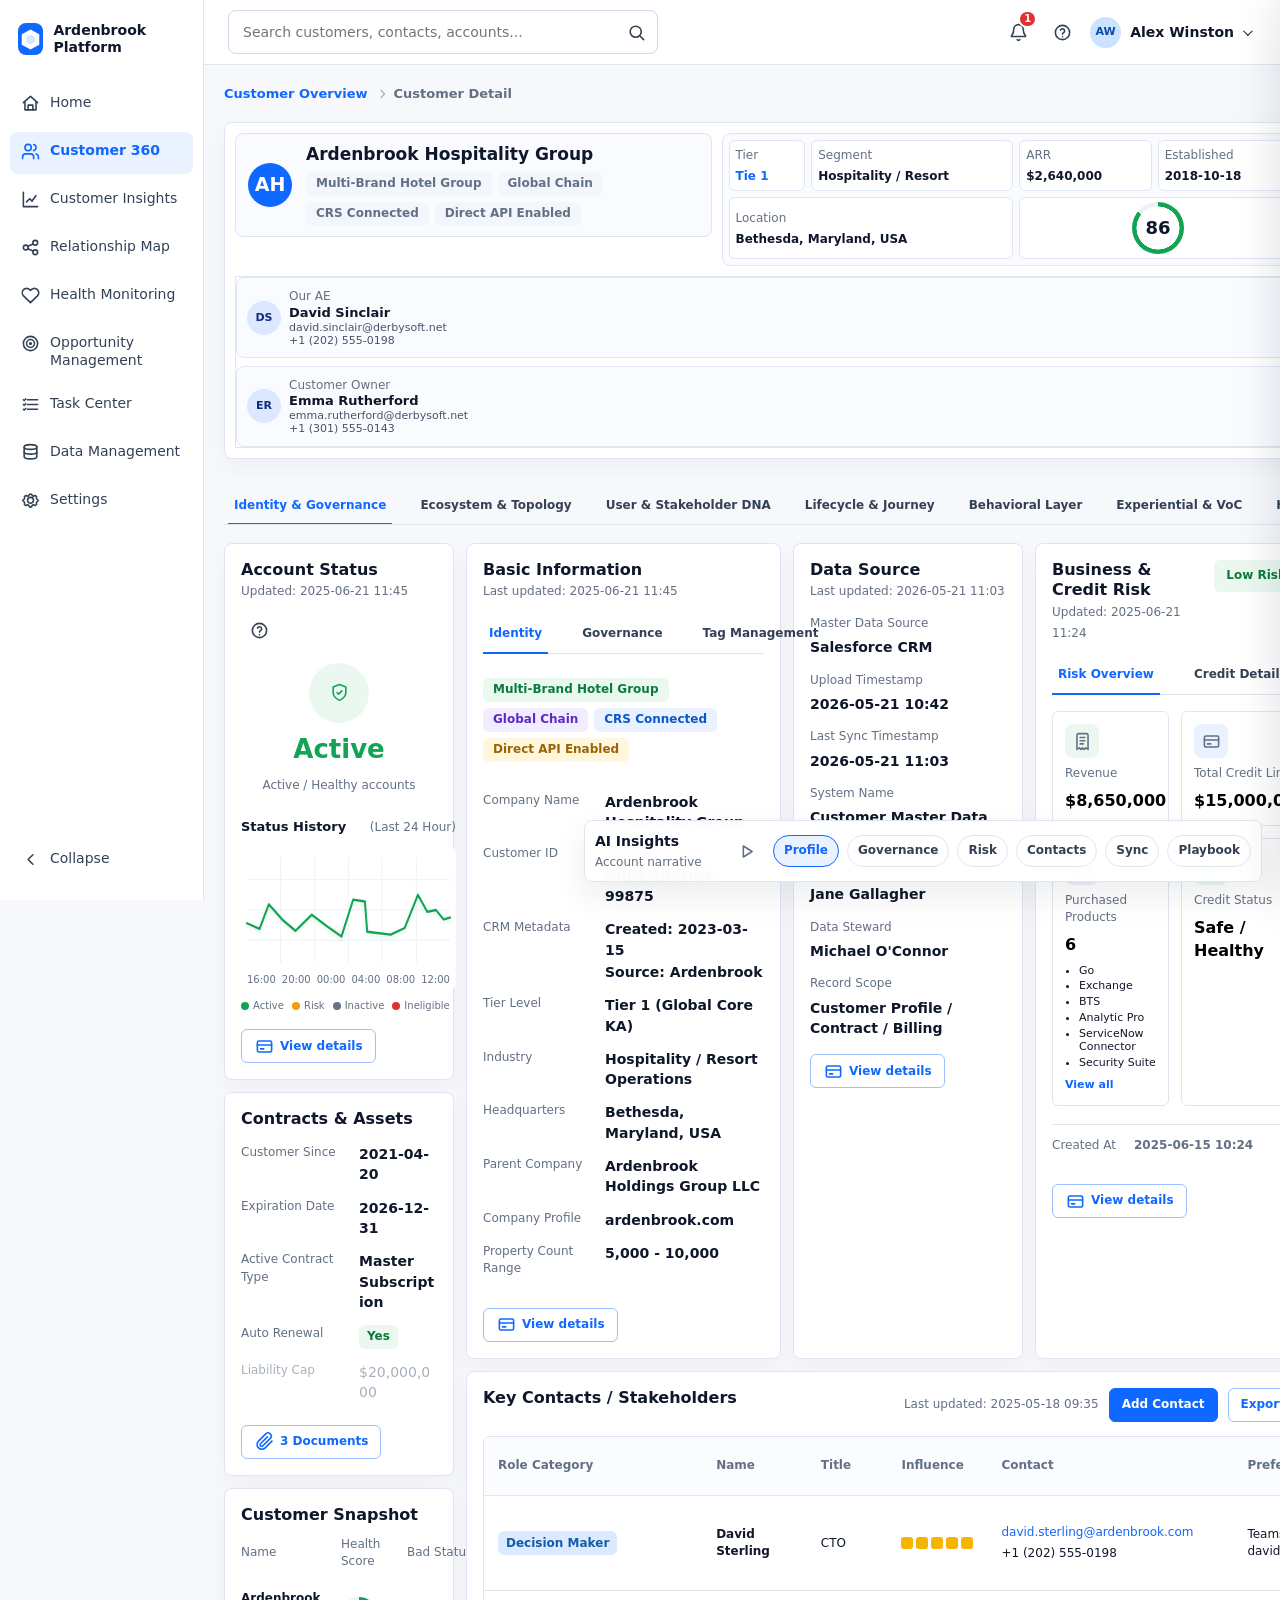
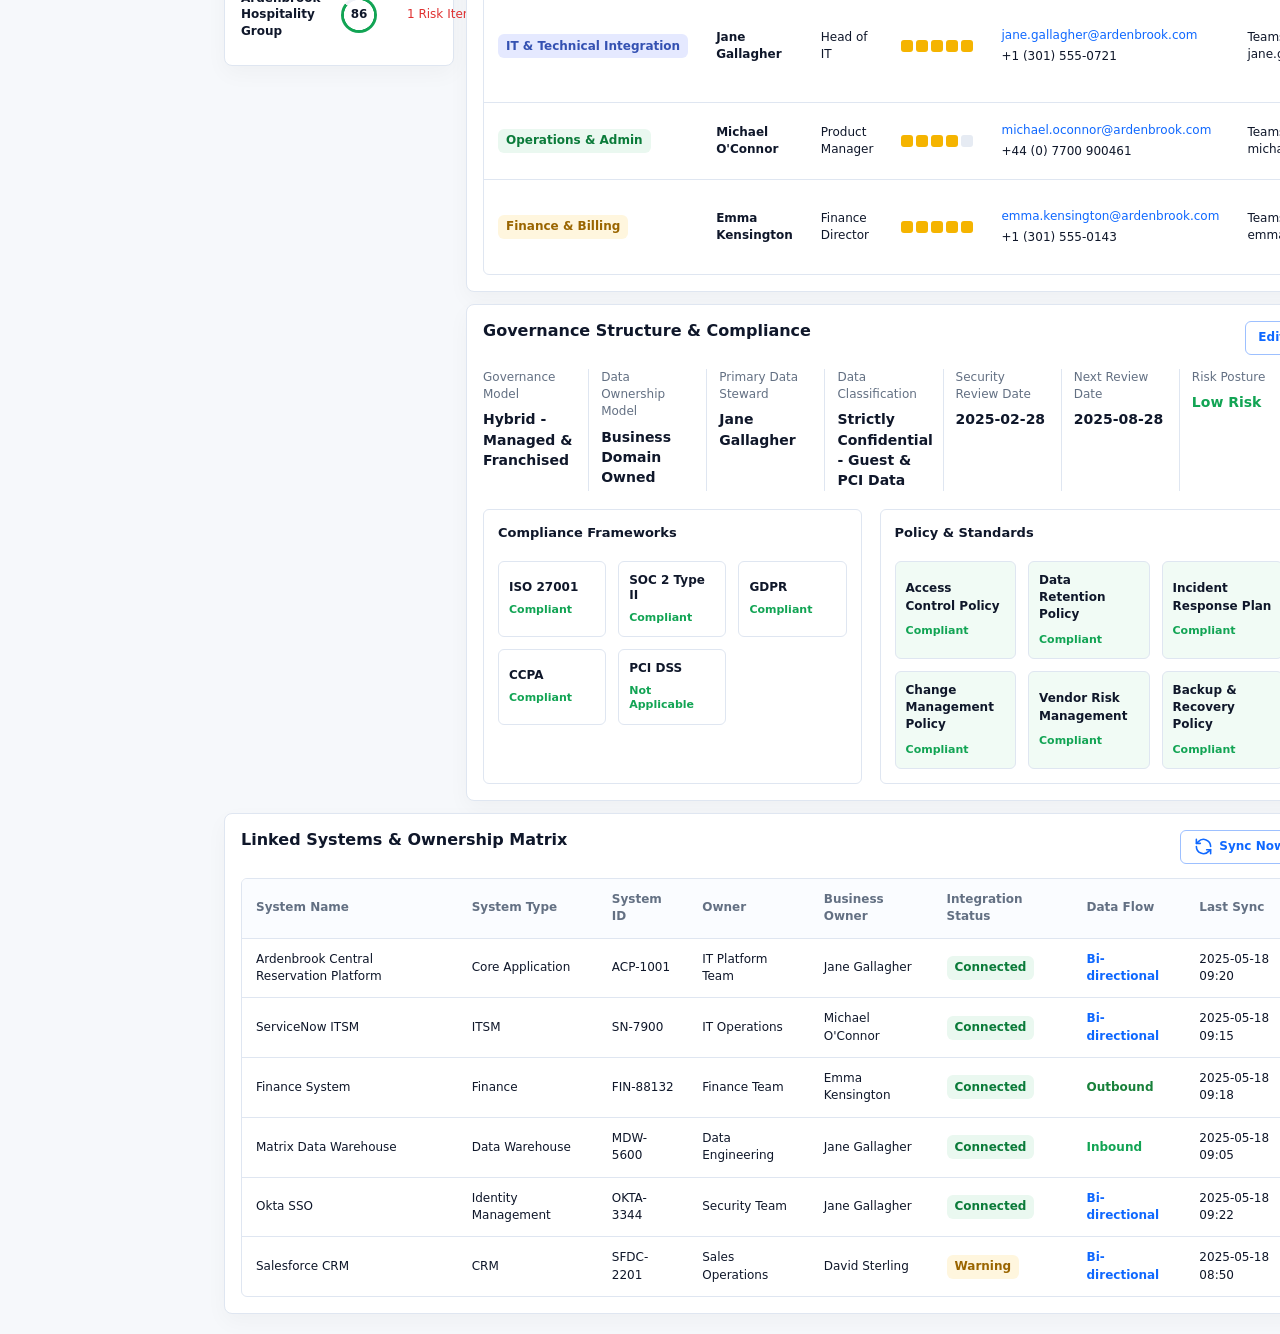
==== commit d57bcf4b: "Add files via upload" ====
--- a/index.html
+++ b/index.html
@@ -4,7 +4,7 @@
     <meta charset="UTF-8" />
     <meta name="viewport" content="width=device-width, initial-scale=1.0" />
     <title>Customer Single-Image Dashboard Prototype</title>
-    <link rel="stylesheet" href="styles.css?v=35" />
+    <link rel="stylesheet" href="styles.css?v=41" />
   </head>
   <body>
     <div class="app-shell">
--- a/styles.css
+++ b/styles.css
@@ -711,16 +711,51 @@
 .mini-avatar.portrait {
   width: 34px;
   height: 34px;
+  color: #0f2e7a;
+  background: #dce8ff;
+  font-size: 11px;
+}
+
+.portrait-david {
   color: #fff;
-  font-size: 11px;
-}
-
-.portrait-david {
-  background: linear-gradient(135deg, #2563eb, #0f68ff);
+  background: linear-gradient(135deg, #1e3a8a, #2563eb);
 }
 
 .portrait-emma {
-  background: linear-gradient(135deg, #e16d8f, #f59e0b);
+  color: #fff;
+  background: linear-gradient(135deg, #9a3412, #ea580c);
+}
+
+.portrait-alex {
+  color: #fff;
+  background: linear-gradient(135deg, #0f4c81, #0f68ff);
+}
+
+.portrait-michael {
+  color: #fff;
+  background: linear-gradient(135deg, #4c1d95, #7c3aed);
+}
+
+.dna-owner-person .mini-avatar.escalation-avatar {
+  color: #fff;
+  background: #1e3a8a;
+  text-shadow: 0 1px 1px rgba(15, 23, 42, 0.28);
+}
+
+.dna-owner-person .mini-avatar.escalation-avatar.portrait-david {
+  background: linear-gradient(135deg, #1e3a8a, #2563eb);
+}
+
+.dna-owner-person .mini-avatar.escalation-avatar.portrait-emma {
+  background: linear-gradient(135deg, #9a3412, #ea580c);
+}
+
+.dna-owner-person .mini-avatar.escalation-avatar.portrait-alex {
+  background: linear-gradient(135deg, #0f4c81, #0f68ff);
+}
+
+.dna-owner-person .mini-avatar.escalation-avatar.portrait-michael {
+  background: linear-gradient(135deg, #4c1d95, #7c3aed);
 }
 
 .owner-card strong {
@@ -1148,6 +1183,59 @@
   overflow-wrap: anywhere;
 }
 
+.detail-list .grey-state dt,
+.detail-list .grey-state dd,
+.contracts-card .detail-list .grey-state dt,
+.contracts-card .detail-list .grey-state dd {
+  color: #a8b1bf;
+  font-weight: 500;
+}
+
+.hierarchy-meta-grid button.grey-state > .nav-icon,
+.hierarchy-meta-grid button.grey-state span,
+.hierarchy-meta-grid button.grey-state strong {
+  color: #a8b1bf;
+  font-weight: 500;
+}
+
+.network-view-tabs .subtab.grey-state {
+  color: #a8b1bf;
+  font-weight: 500;
+}
+
+.network-view-tabs .subtab.grey-state.active {
+  color: #a8b1bf;
+}
+
+.network-view-tabs .subtab.grey-state.active::after {
+  background: #c5cad3;
+}
+
+.network-view-panel.grey-state {
+  color: #a8b1bf;
+}
+
+.network-view-panel.grey-state .persona-panel-head h3,
+.network-view-panel.grey-state .updated-copy,
+.network-view-panel.grey-state .ecosystem-table th,
+.network-view-panel.grey-state .ecosystem-table td,
+.network-view-panel.grey-state .ecosystem-table td strong {
+  color: #a8b1bf;
+  font-weight: 500;
+}
+
+.network-view-panel.grey-state .persona-badge,
+.network-view-panel.grey-state .pill {
+  color: #a8b1bf;
+  background: #eef1f5;
+  font-weight: 500;
+}
+
+.network-view-panel.grey-state .link-button {
+  color: #a8b1bf;
+  font-weight: 500;
+}
+
 .linked-id-list {
   display: grid;
   gap: 9px;
@@ -1611,9 +1699,12 @@
 .governance-summary div {
   display: grid;
   gap: 6px;
+  align-content: start;
+  justify-items: start;
   min-width: 0;
   padding-right: 12px;
   border-right: 1px solid var(--line);
+  text-align: left;
 }
 
 .governance-summary div:nth-child(-n + 2) {
@@ -2303,6 +2394,366 @@
   outline: 3px solid rgba(15, 104, 255, 0.26);
   outline-offset: 2px;
   box-shadow: 0 0 0 6px rgba(15, 104, 255, 0.08);
+}
+
+.network-panel-copy {
+  margin: 6px 0 0;
+  color: var(--muted);
+  font-size: 12px;
+}
+
+.network-view-tabs {
+  margin-top: 4px;
+}
+
+.network-view-panel {
+  display: none;
+}
+
+.network-view-panel.active {
+  display: block;
+}
+
+.org-flow-note {
+  margin: 0 0 12px;
+  color: var(--muted);
+  font-size: 12px;
+  line-height: 1.45;
+}
+
+.mindmap-legend {
+  display: flex;
+  flex-wrap: wrap;
+  gap: 12px 16px;
+  margin: 2px 0 14px;
+  color: #1e3a8a;
+  font-size: 11px;
+  font-weight: 750;
+}
+
+.mindmap-legend span {
+  display: inline-flex;
+  align-items: center;
+  gap: 6px;
+}
+
+.mindmap-legend span::before {
+  width: 7px;
+  height: 7px;
+  border-radius: 50%;
+  content: "";
+}
+
+.legend-customer::before {
+  background: var(--blue);
+}
+
+.legend-partner-associated::before {
+  background: #4f8dff;
+}
+
+.legend-partner::before {
+  background: #0f9f7f;
+}
+
+.legend-tech-partner::before {
+  background: var(--violet);
+}
+
+.legend-vendor::before {
+  background: #ef5b16;
+}
+
+.org-hierarchy-stage {
+  width: 100%;
+  padding: 8px 0 4px;
+}
+
+.org-network-map {
+  display: flex;
+  justify-content: center;
+  align-items: center;
+  width: 100%;
+  box-sizing: border-box;
+  min-height: 640px;
+  padding: 32px 20px;
+  border: 1px solid var(--line);
+  border-radius: 8px;
+  background: #f3f6fb;
+}
+
+.org-network-map-inner {
+  --org-node-width: 252px;
+  --org-grid-gap: 32px;
+  position: relative;
+  display: grid;
+  width: calc(var(--org-node-width) * 3 + var(--org-grid-gap) * 2);
+  grid-template-columns: var(--org-node-width) var(--org-grid-gap) var(--org-node-width) var(--org-grid-gap) var(--org-node-width);
+  grid-template-areas:
+    ". . pac . ."
+    "pkfare . . . travelhub"
+    ". . customer . ."
+    "skylane . derbysoft . partnernet"
+    ". . revenuesync . .";
+  grid-template-rows: repeat(5, minmax(116px, auto));
+  gap: 30px 0;
+  align-items: center;
+  justify-items: center;
+}
+
+.mesh-link-layer {
+  position: absolute;
+  inset: 0;
+  z-index: 1;
+  width: 100%;
+  height: 100%;
+  pointer-events: none;
+}
+
+.mesh-link-layer path {
+  fill: none;
+  stroke-width: 2;
+  stroke-linecap: round;
+}
+
+.mesh-node {
+  position: relative;
+  z-index: 2;
+  display: grid;
+  gap: 4px;
+  justify-items: start;
+  align-content: start;
+  padding: 10px 12px;
+  box-sizing: border-box;
+  border: 1px solid var(--line-strong);
+  border-radius: 8px;
+  background: #fff;
+  color: var(--text);
+  text-align: left;
+  box-shadow: 0 8px 18px rgba(15, 23, 42, 0.05);
+}
+
+.org-network-map-inner .mesh-node {
+  width: var(--org-node-width);
+  min-width: var(--org-node-width);
+  max-width: var(--org-node-width);
+  min-height: 108px;
+}
+
+.org-network-map-inner .mesh-node strong,
+.org-network-map-inner .mesh-node small,
+.org-network-map-inner .mesh-level-badge {
+  width: 100%;
+  max-width: 100%;
+  overflow-wrap: anywhere;
+}
+
+.mesh-node strong {
+  font-size: 12px;
+  line-height: 1.3;
+}
+
+.mesh-node small {
+  color: var(--muted);
+  font-size: 10px;
+  font-weight: 650;
+  line-height: 1.35;
+}
+
+.mesh-level-badge {
+  display: inline-flex;
+  width: 100%;
+  justify-content: flex-start;
+  padding: 2px 7px;
+  border: 1px solid transparent;
+  border-radius: 6px;
+  font-size: 10px;
+  font-weight: 800;
+  line-height: 1.25;
+}
+
+.badge-customer {
+  color: var(--blue);
+  border-color: #9dc0ff;
+  background: var(--blue-soft);
+}
+
+.badge-pac {
+  color: #2563eb;
+  border-color: #9ec5ff;
+  background: #f0f6ff;
+}
+
+.badge-partner {
+  color: #0b7b3a;
+  border-color: #8fd9b0;
+  background: var(--green-soft);
+}
+
+.badge-tech {
+  color: #6227c7;
+  border-color: #cdb7ff;
+  background: var(--violet-soft);
+}
+
+.badge-vendor {
+  color: #c2410c;
+  border-color: #ffc39f;
+  background: #fffaf6;
+}
+
+.mesh-hub {
+  justify-items: center;
+  text-align: center;
+  border-width: 2px;
+  box-shadow: 0 0 0 6px rgba(15, 104, 255, 0.08);
+}
+
+.mesh-hub .nav-icon {
+  color: var(--blue);
+}
+
+.node-pac {
+  grid-area: pac;
+  border-color: #9ec5ff;
+  background: #f8fbff;
+}
+
+.node-pkfare {
+  grid-area: pkfare;
+  border-color: #8fd9c8;
+  background: #f7fffc;
+}
+
+.node-travelhub {
+  grid-area: travelhub;
+  border-color: #8fd9c8;
+  background: #f7fffc;
+}
+
+.node-customer {
+  grid-area: customer;
+  border-color: var(--blue);
+  background: linear-gradient(180deg, #f7fbff 0%, #fff 100%);
+  box-shadow:
+    0 0 0 6px rgba(15, 104, 255, 0.08),
+    0 12px 28px rgba(15, 104, 255, 0.12);
+}
+
+.node-derbysoft {
+  grid-area: derbysoft;
+  border-color: #cdb7ff;
+  background: #fcfaff;
+}
+
+.node-skylane {
+  grid-area: skylane;
+  border-color: #cdb7ff;
+  background: #fcfaff;
+}
+
+.node-partnernet {
+  grid-area: partnernet;
+  border-color: #ffc39f;
+  background: #fffaf6;
+}
+
+.node-revenuesync {
+  grid-area: revenuesync;
+  border-color: #ffc39f;
+  background: #fffaf6;
+}
+
+.org-link-layer path,
+.link-org {
+  stroke: #b8c4d4;
+}
+
+.mindmap-summary-row {
+  display: grid;
+  grid-template-columns: repeat(5, minmax(0, 1fr));
+  gap: 12px;
+  margin-top: 14px;
+}
+
+.mindmap-summary-row button {
+  display: grid;
+  grid-template-columns: 34px minmax(0, 1fr);
+  gap: 4px 10px;
+  align-items: center;
+  min-width: 0;
+  padding: 12px;
+  border: 1px solid var(--line-strong);
+  border-radius: 8px;
+  background: #fff;
+  color: #0f2e7a;
+  text-align: left;
+}
+
+.mindmap-summary-row button > .nav-icon {
+  grid-row: span 2;
+  color: var(--blue);
+}
+
+.mindmap-summary-row span {
+  color: #1e3a8a;
+  font-size: 11px;
+  font-weight: 750;
+}
+
+.mindmap-summary-row strong {
+  min-width: 0;
+  color: var(--text);
+  font-size: 15px;
+  overflow-wrap: anywhere;
+}
+
+.persona-panel-head {
+  display: flex;
+  flex-wrap: wrap;
+  align-items: baseline;
+  justify-content: space-between;
+  gap: 8px;
+  margin-bottom: 12px;
+}
+
+.persona-panel-head h3 {
+  margin: 0;
+  font-size: 14px;
+}
+
+.persona-role-table td strong {
+  font-weight: 750;
+}
+
+.persona-badge {
+  display: inline-flex;
+  align-items: center;
+  padding: 4px 8px;
+  border-radius: 999px;
+  font-size: 11px;
+  font-weight: 750;
+  white-space: nowrap;
+}
+
+.persona-badge.champion {
+  color: #0b7b3a;
+  background: var(--green-soft);
+}
+
+.persona-badge.buyer {
+  color: #9a6500;
+  background: var(--amber-soft);
+}
+
+.persona-badge.influencer {
+  color: #6227c7;
+  background: var(--violet-soft);
+}
+
+.persona-badge.user {
+  color: #0758c8;
+  background: var(--blue-soft);
 }
 
 .network-summary-row,
@@ -3606,6 +4057,7 @@
   }
 
   .network-summary-row,
+  .mindmap-summary-row,
   .connected-metric-grid {
     grid-template-columns: repeat(2, minmax(0, 1fr));
   }
@@ -3733,6 +4185,7 @@
   .hierarchy-branches,
   .hierarchy-meta-grid,
   .network-summary-row,
+  .mindmap-summary-row,
   .connected-metric-grid,
   .governance-mini-grid,
   .nps-grid,
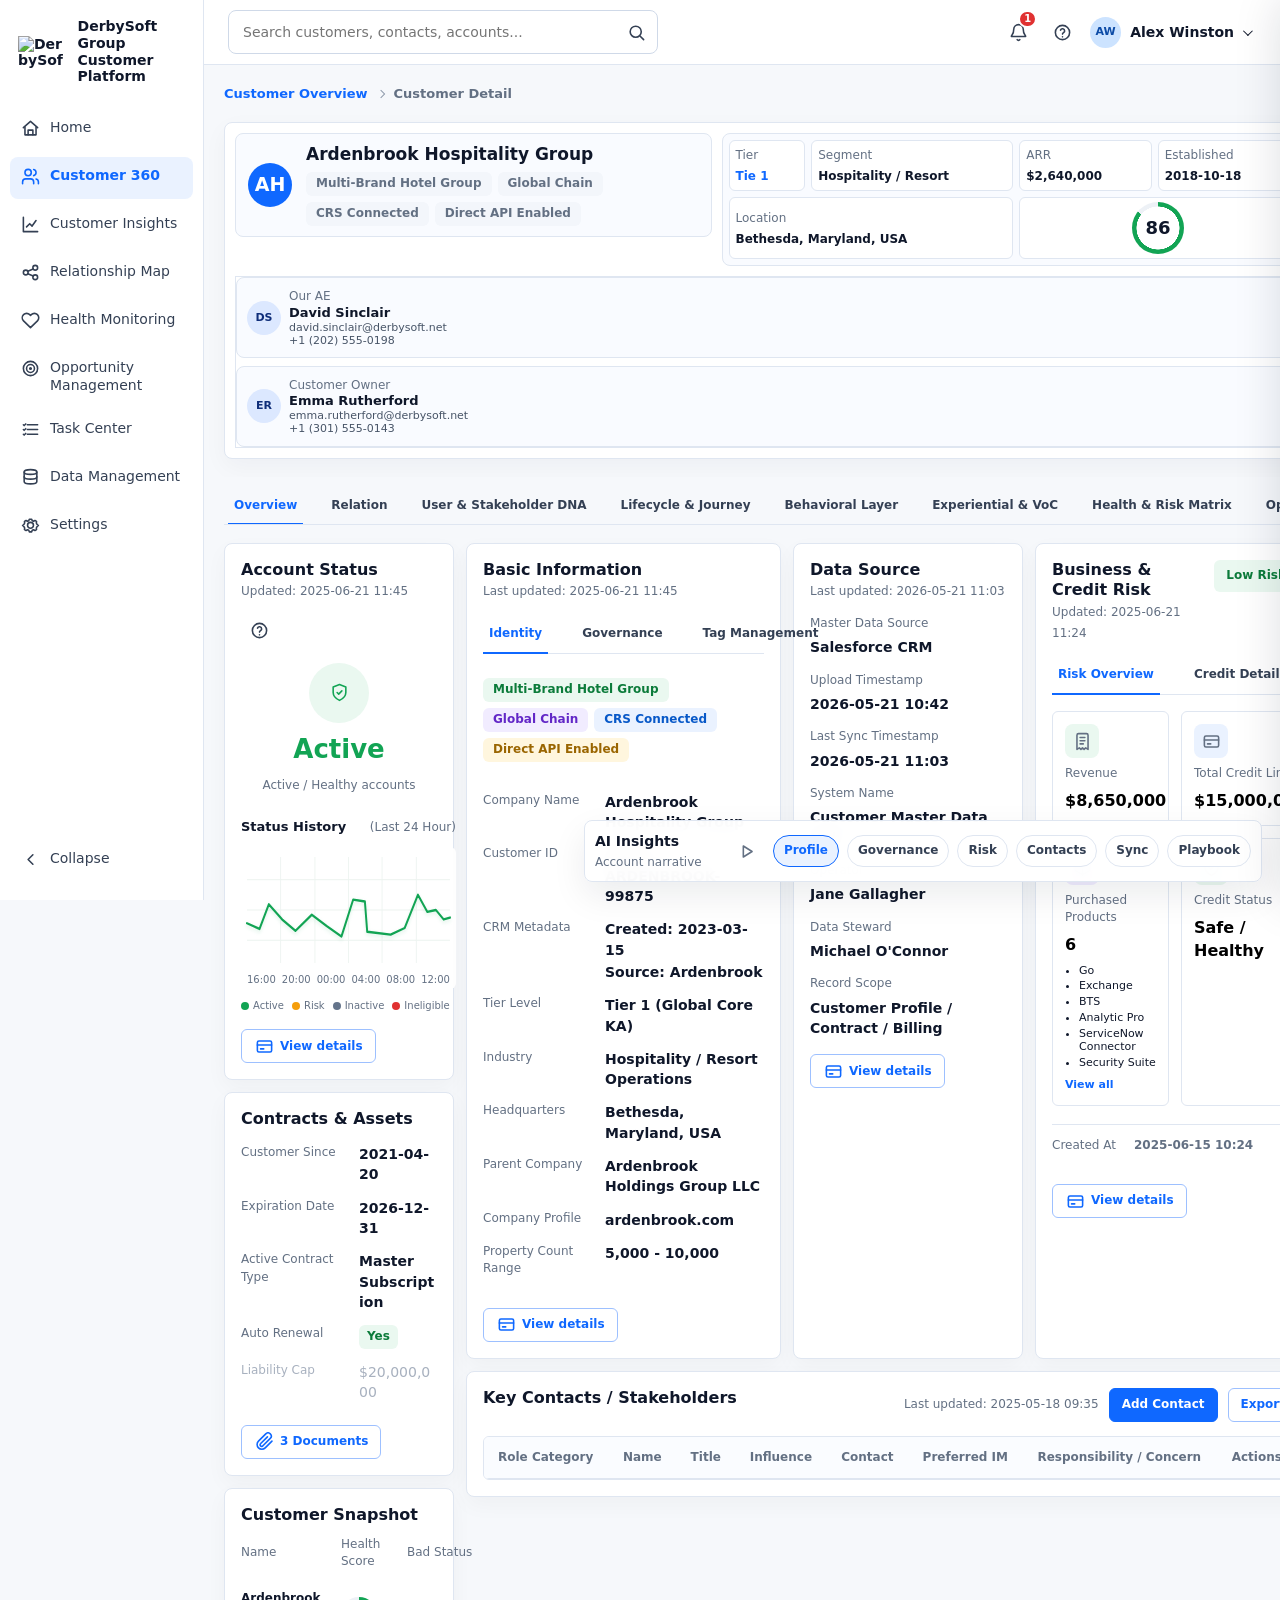
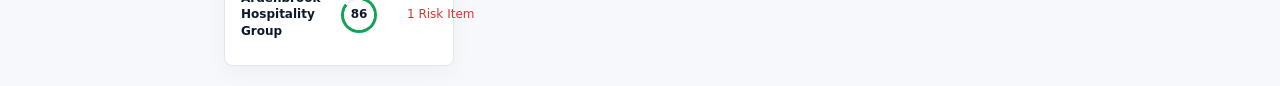
==== commit c8795d1a: "Add files via upload" ====
--- a/index.html
+++ b/index.html
@@ -4,23 +4,24 @@
     <meta charset="UTF-8" />
     <meta name="viewport" content="width=device-width, initial-scale=1.0" />
     <title>Customer Single-Image Dashboard Prototype</title>
-    <link rel="stylesheet" href="styles.css?v=41" />
+    <link rel="stylesheet" href="styles.css?v=49" />
   </head>
   <body>
     <div class="app-shell">
       <aside class="sidebar" aria-label="Primary">
         <div class="brand">
-          <span class="brand-mark" aria-hidden="true">
-            <svg viewBox="0 0 24 24">
-              <path d="M12 2.4 20.4 7v10L12 21.6 3.6 17V7L12 2.4Z" />
-              <path d="M12 7.2 16.1 9.5v5L12 16.8l-4.1-2.3v-5L12 7.2Z" />
-            </svg>
-          </span>
-          <span>Ardenbrook Platform</span>
+          <img
+            class="brand-logo"
+            src="https://www.derbysoft.com/wp-content/uploads/2024/08/Logo.svg"
+            alt="DerbySoft"
+            width="132"
+            height="32"
+          />
+          <span class="brand-name">DerbySoft Group Customer Platform</span>
         </div>
 
         <nav class="nav-list">
-          <button class="nav-item">
+          <button class="nav-item grey-state">
             <span class="nav-icon" data-icon="home"></span>
             Home
           </button>
@@ -28,31 +29,31 @@
             <span class="nav-icon" data-icon="customer"></span>
             Customer 360
           </button>
-          <button class="nav-item">
+          <button class="nav-item grey-state">
             <span class="nav-icon" data-icon="chart"></span>
             Customer Insights
           </button>
-          <button class="nav-item">
+          <button class="nav-item grey-state">
             <span class="nav-icon" data-icon="network"></span>
             Relationship Map
           </button>
-          <button class="nav-item">
+          <button class="nav-item grey-state">
             <span class="nav-icon" data-icon="heart"></span>
             Health Monitoring
           </button>
-          <button class="nav-item">
+          <button class="nav-item grey-state">
             <span class="nav-icon" data-icon="target"></span>
             Opportunity Management
           </button>
-          <button class="nav-item">
+          <button class="nav-item grey-state">
             <span class="nav-icon" data-icon="tasks"></span>
             Task Center
           </button>
-          <button class="nav-item">
+          <button class="nav-item grey-state">
             <span class="nav-icon" data-icon="data"></span>
             Data Management
           </button>
-          <button class="nav-item">
+          <button class="nav-item grey-state">
             <span class="nav-icon" data-icon="settings"></span>
             Settings
           </button>
@@ -167,14 +168,14 @@
           </section>
 
           <nav class="domain-tabs" aria-label="Customer 360 domains">
-            <button class="domain-tab active" data-domain="identity">Identity &amp; Governance</button>
-            <button class="domain-tab" data-domain="ecosystem">Ecosystem &amp; Topology</button>
-            <button class="domain-tab" data-domain="dna">User &amp; Stakeholder DNA</button>
-            <button class="domain-tab" data-domain="lifecycle">Lifecycle &amp; Journey</button>
-            <button class="domain-tab" data-domain="behavior">Behavioral Layer</button>
-            <button class="domain-tab" data-domain="voc">Experiential &amp; VoC</button>
-            <button class="domain-tab" data-domain="health">Health &amp; Risk Matrix</button>
-            <button class="domain-tab" data-domain="operations">Operations &amp; Maintenance</button>
+            <button class="domain-tab active" data-domain="identity">Overview</button>
+            <button class="domain-tab" data-domain="ecosystem">Relation</button>
+            <button class="domain-tab grey-state" data-domain="dna">User &amp; Stakeholder DNA</button>
+            <button class="domain-tab grey-state" data-domain="lifecycle">Lifecycle &amp; Journey</button>
+            <button class="domain-tab grey-state" data-domain="behavior">Behavioral Layer</button>
+            <button class="domain-tab grey-state" data-domain="voc">Experiential &amp; VoC</button>
+            <button class="domain-tab grey-state" data-domain="health">Health &amp; Risk Matrix</button>
+            <button class="domain-tab grey-state" data-domain="operations">Operations &amp; Maintenance</button>
           </nav>
 
           <section class="domain-panel active" data-domain-panel="identity">
@@ -545,153 +546,6 @@
                 </div>
               </article>
 
-              <article class="panel governance-card" data-hotspot="governance">
-                <div class="panel-title">
-                  <h2>Governance Structure &amp; Compliance</h2>
-                  <button class="outline-button" data-drawer="governance">Edit</button>
-                </div>
-                <div class="governance-summary">
-                  <div>
-                    <span>Governance Model</span>
-                    <strong>Hybrid - Managed &amp; Franchised</strong>
-                  </div>
-                  <div>
-                    <span>Data Ownership Model</span>
-                    <strong>Business Domain Owned</strong>
-                  </div>
-                  <div>
-                    <span>Primary Data Steward</span>
-                    <strong>Jane Gallagher</strong>
-                  </div>
-                  <div>
-                    <span>Data Classification</span>
-                    <strong>Strictly Confidential - Guest &amp; PCI Data</strong>
-                  </div>
-                  <div>
-                    <span>Security Review Date</span>
-                    <strong>2025-02-28</strong>
-                  </div>
-                  <div>
-                    <span>Next Review Date</span>
-                    <strong>2025-08-28</strong>
-                  </div>
-                  <div>
-                    <span>Risk Posture</span>
-                    <strong class="positive">Low Risk</strong>
-                  </div>
-                </div>
-                <div class="compliance-layout">
-                  <section class="compliance-section">
-                    <h3>Compliance Frameworks</h3>
-                    <div class="frameworks">
-                      <span>ISO 27001<small>Compliant</small></span>
-                      <span>SOC 2 Type II<small>Compliant</small></span>
-                      <span>GDPR<small>Compliant</small></span>
-                      <span>CCPA<small>Compliant</small></span>
-                      <span>PCI DSS<small>Not Applicable</small></span>
-                    </div>
-                  </section>
-                  <section class="compliance-section">
-                    <h3>Policy &amp; Standards</h3>
-                    <div class="policy-grid">
-                      <span>Access Control Policy<small>Compliant</small></span>
-                      <span>Data Retention Policy<small>Compliant</small></span>
-                      <span>Incident Response Plan<small>Compliant</small></span>
-                      <span>Change Management Policy<small>Compliant</small></span>
-                      <span>Vendor Risk Management<small>Compliant</small></span>
-                      <span>Backup &amp; Recovery Policy<small>Compliant</small></span>
-                    </div>
-                  </section>
-                </div>
-              </article>
-
-              <article class="panel systems-card" data-hotspot="systems">
-                <div class="panel-title">
-                  <h2>Linked Systems &amp; Ownership Matrix</h2>
-                  <button class="outline-button" id="syncButton">
-                    <span class="nav-icon" data-icon="sync"></span>
-                    Sync Now
-                  </button>
-                </div>
-                <div class="table-wrap">
-                  <table>
-                    <thead>
-                      <tr>
-                        <th>System Name</th>
-                        <th>System Type</th>
-                        <th>System ID</th>
-                        <th>Owner</th>
-                        <th>Business Owner</th>
-                        <th>Integration Status</th>
-                        <th>Data Flow</th>
-                        <th>Last Sync</th>
-                      </tr>
-                    </thead>
-                    <tbody id="systemTable">
-                      <tr>
-                        <td>Ardenbrook Central Reservation Platform</td>
-                        <td>Core Application</td>
-                        <td>ACP-1001</td>
-                        <td>IT Platform Team</td>
-                        <td>Jane Gallagher</td>
-                        <td><span class="pill success">Connected</span></td>
-                        <td><span class="flow">Bi-directional</span></td>
-                        <td class="sync-time">2025-05-18 09:20</td>
-                      </tr>
-                      <tr>
-                        <td>ServiceNow ITSM</td>
-                        <td>ITSM</td>
-                        <td>SN-7900</td>
-                        <td>IT Operations</td>
-                        <td>Michael O'Connor</td>
-                        <td><span class="pill success">Connected</span></td>
-                        <td><span class="flow">Bi-directional</span></td>
-                        <td class="sync-time">2025-05-18 09:15</td>
-                      </tr>
-                      <tr>
-                        <td>Finance System</td>
-                        <td>Finance</td>
-                        <td>FIN-88132</td>
-                        <td>Finance Team</td>
-                        <td>Emma Kensington</td>
-                        <td><span class="pill success">Connected</span></td>
-                        <td><span class="flow outbound">Outbound</span></td>
-                        <td class="sync-time">2025-05-18 09:18</td>
-                      </tr>
-                      <tr>
-                        <td>Matrix Data Warehouse</td>
-                        <td>Data Warehouse</td>
-                        <td>MDW-5600</td>
-                        <td>Data Engineering</td>
-                        <td>Jane Gallagher</td>
-                        <td><span class="pill success">Connected</span></td>
-                        <td><span class="flow inbound">Inbound</span></td>
-                        <td class="sync-time">2025-05-18 09:05</td>
-                      </tr>
-                      <tr>
-                        <td>Okta SSO</td>
-                        <td>Identity Management</td>
-                        <td>OKTA-3344</td>
-                        <td>Security Team</td>
-                        <td>Jane Gallagher</td>
-                        <td><span class="pill success">Connected</span></td>
-                        <td><span class="flow">Bi-directional</span></td>
-                        <td class="sync-time">2025-05-18 09:22</td>
-                      </tr>
-                      <tr>
-                        <td>Salesforce CRM</td>
-                        <td>CRM</td>
-                        <td>SFDC-2201</td>
-                        <td>Sales Operations</td>
-                        <td>David Sterling</td>
-                        <td><span class="pill warning">Warning</span></td>
-                        <td><span class="flow">Bi-directional</span></td>
-                        <td class="sync-time">2025-05-18 08:50</td>
-                      </tr>
-                    </tbody>
-                  </table>
-                </div>
-              </article>
             </div>
           </section>
 
@@ -704,6 +558,7 @@
                 </div>
 
                 <div class="hierarchy-map" aria-label="Hierarchy mapping">
+                  <svg class="hierarchy-link-layer" aria-hidden="true"></svg>
                   <button class="hierarchy-node hierarchy-root" data-drawer="ecosystem-company" data-ecosystem-focus="group">
                     <span class="nav-icon" data-icon="data"></span>
                     <strong>Ardenbrook Holdings Group LLC</strong>
@@ -1267,7 +1122,7 @@
             </div>
           </section>
 
-          <section class="domain-panel" data-domain-panel="dna">
+          <section class="domain-panel grey-state" data-domain-panel="dna">
             <div class="dna-workspace">
               <article class="panel dna-overview-panel" data-hotspot="dna-overview">
                 <div class="panel-title">
@@ -1335,7 +1190,7 @@
             </div>
           </section>
 
-          <section class="domain-panel" data-domain-panel="lifecycle">
+          <section class="domain-panel grey-state" data-domain-panel="lifecycle">
             <div class="domain-dashboard three-column">
               <article class="panel wide" data-hotspot="lifecycle">
                 <div class="panel-title">
@@ -1371,7 +1226,7 @@
             </div>
           </section>
 
-          <section class="domain-panel" data-domain-panel="behavior">
+          <section class="domain-panel grey-state" data-domain-panel="behavior">
             <div class="domain-dashboard two-column">
               <article class="panel wide" data-hotspot="behavior">
                 <h2>Product &amp; Resource Adoption</h2>
@@ -1394,7 +1249,7 @@
             </div>
           </section>
 
-          <section class="domain-panel" data-domain-panel="voc">
+          <section class="domain-panel grey-state" data-domain-panel="voc">
             <div class="domain-dashboard two-column">
               <article class="panel">
                 <h2>VoC Scoring</h2>
@@ -1425,7 +1280,7 @@
             </div>
           </section>
 
-          <section class="domain-panel" data-domain-panel="health">
+          <section class="domain-panel grey-state" data-domain-panel="health">
             <div class="domain-dashboard two-column">
               <article class="panel wide" data-hotspot="health-matrix">
                 <div class="panel-title">
@@ -1450,7 +1305,7 @@
             </div>
           </section>
 
-          <section class="domain-panel" data-domain-panel="operations">
+          <section class="domain-panel grey-state" data-domain-panel="operations">
             <div class="domain-dashboard two-column">
               <article class="panel wide" data-hotspot="operations">
                 <div class="panel-title">
--- a/styles.css
+++ b/styles.css
@@ -1559,8 +1559,9 @@
 }
 
 .role-badge.decision {
-  color: #165ba9;
-  background: #dbeafe;
+  color: #c41e1a;
+  background: #fee2e2;
+  font-weight: 800;
 }
 
 .role-badge.tech {
@@ -1959,24 +1960,24 @@
   padding: 4px 0 0;
 }
 
-.hierarchy-map::before {
+.hierarchy-link-layer {
   position: absolute;
-  top: 94px;
-  bottom: 136px;
-  left: 50%;
-  width: 1px;
-  background: #b9cdf7;
-  content: "";
-}
-
-.hierarchy-map::after {
-  position: absolute;
-  right: 72px;
-  bottom: 112px;
-  left: 72px;
-  height: 1px;
-  background: #b9cdf7;
-  content: "";
+  inset: 0;
+  z-index: 1;
+  display: block;
+  width: 100%;
+  height: 100%;
+  overflow: visible;
+  pointer-events: none;
+}
+
+.hierarchy-link-layer path {
+  fill: none;
+  stroke: #6b95ea;
+  stroke-width: 1;
+  stroke-linecap: square;
+  stroke-linejoin: miter;
+  shape-rendering: crispEdges;
 }
 
 .hierarchy-node,
@@ -4198,8 +4199,7 @@
     min-height: auto;
   }
 
-  .hierarchy-map::before,
-  .hierarchy-map::after {
+  .hierarchy-link-layer {
     display: none;
   }
 
